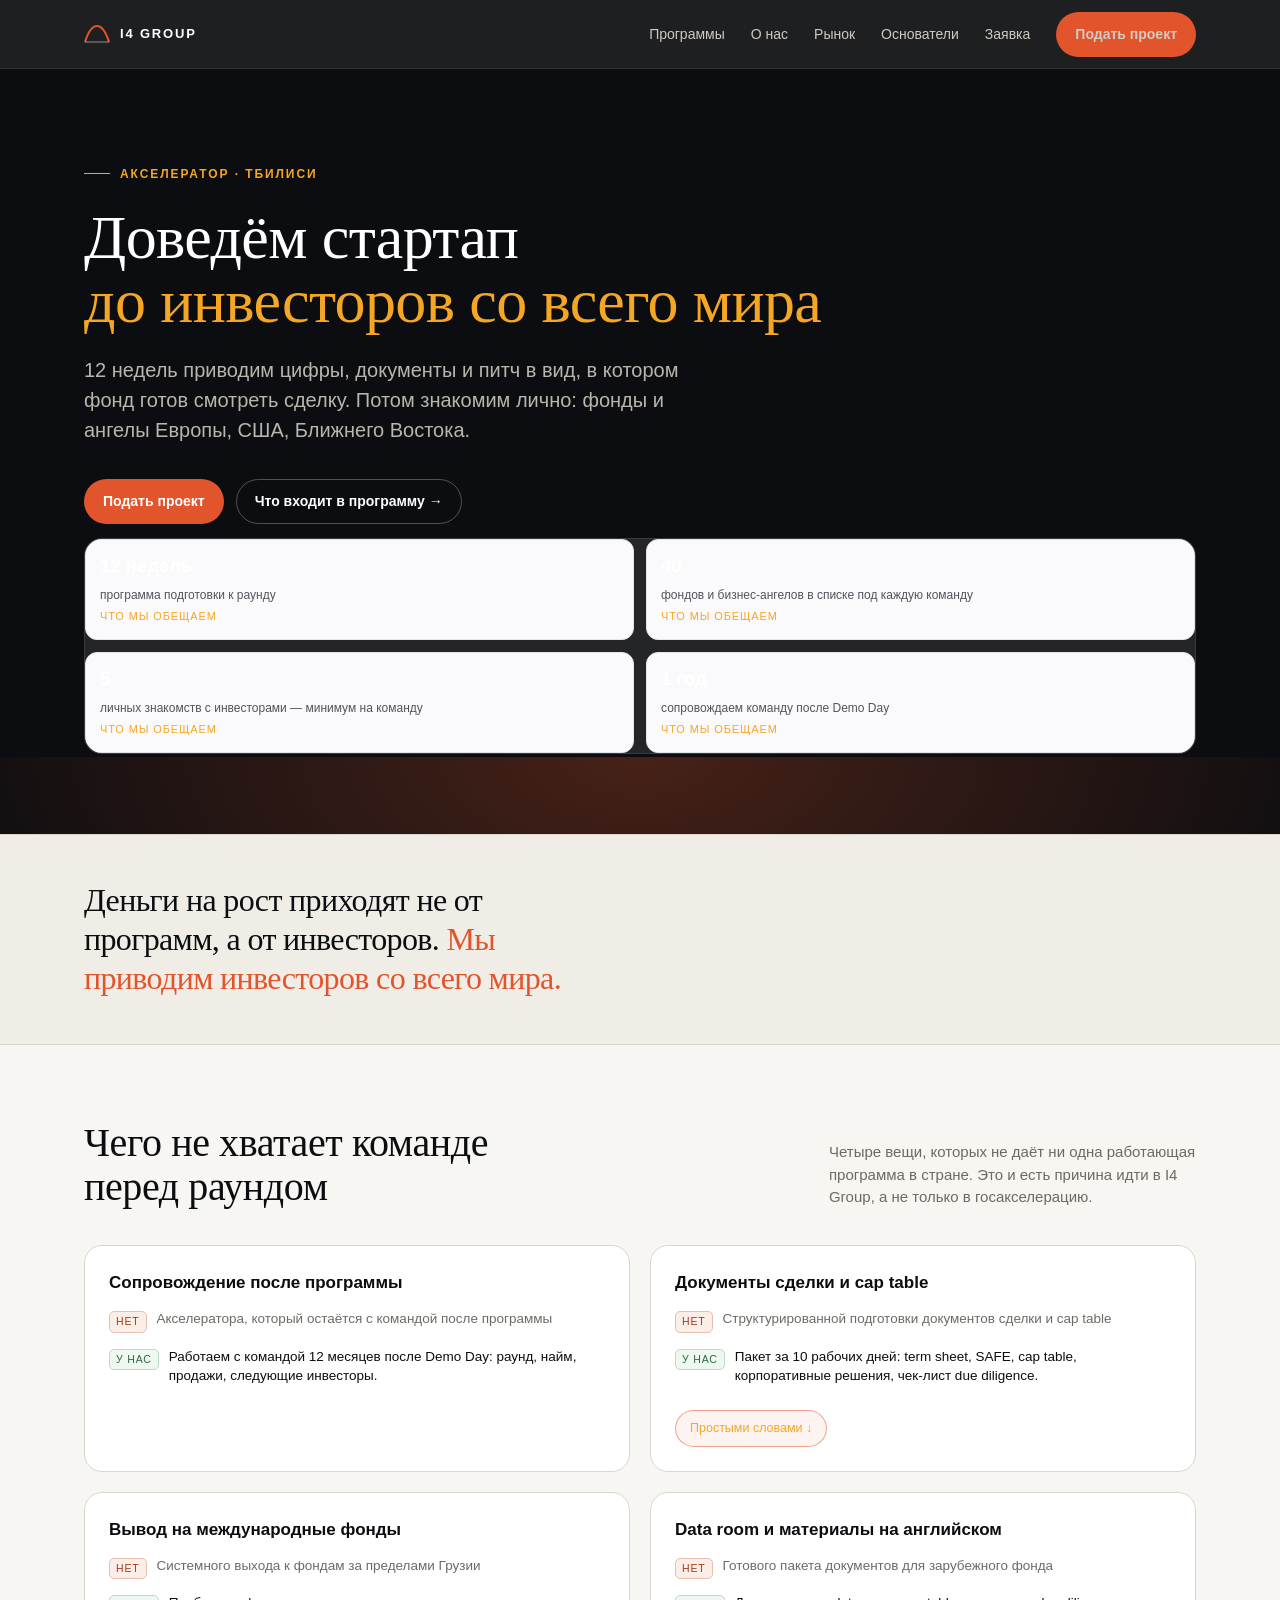
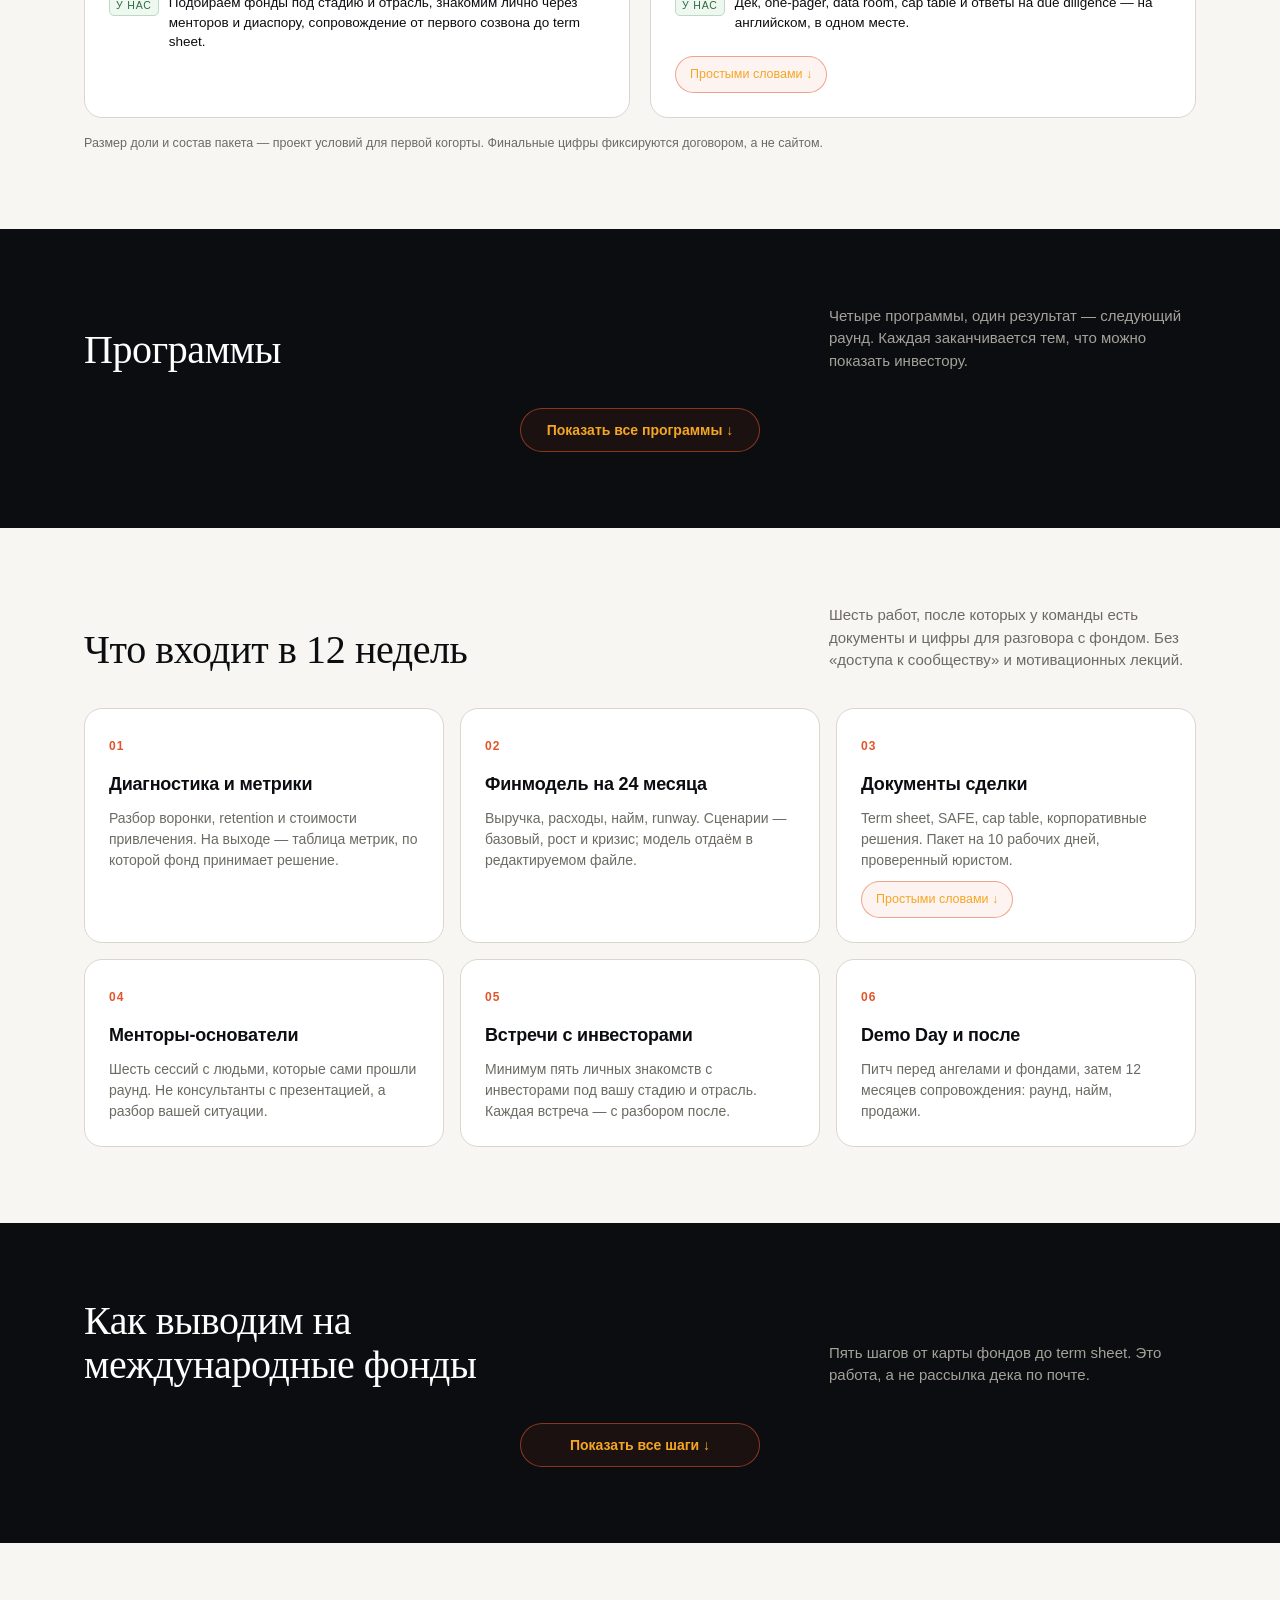
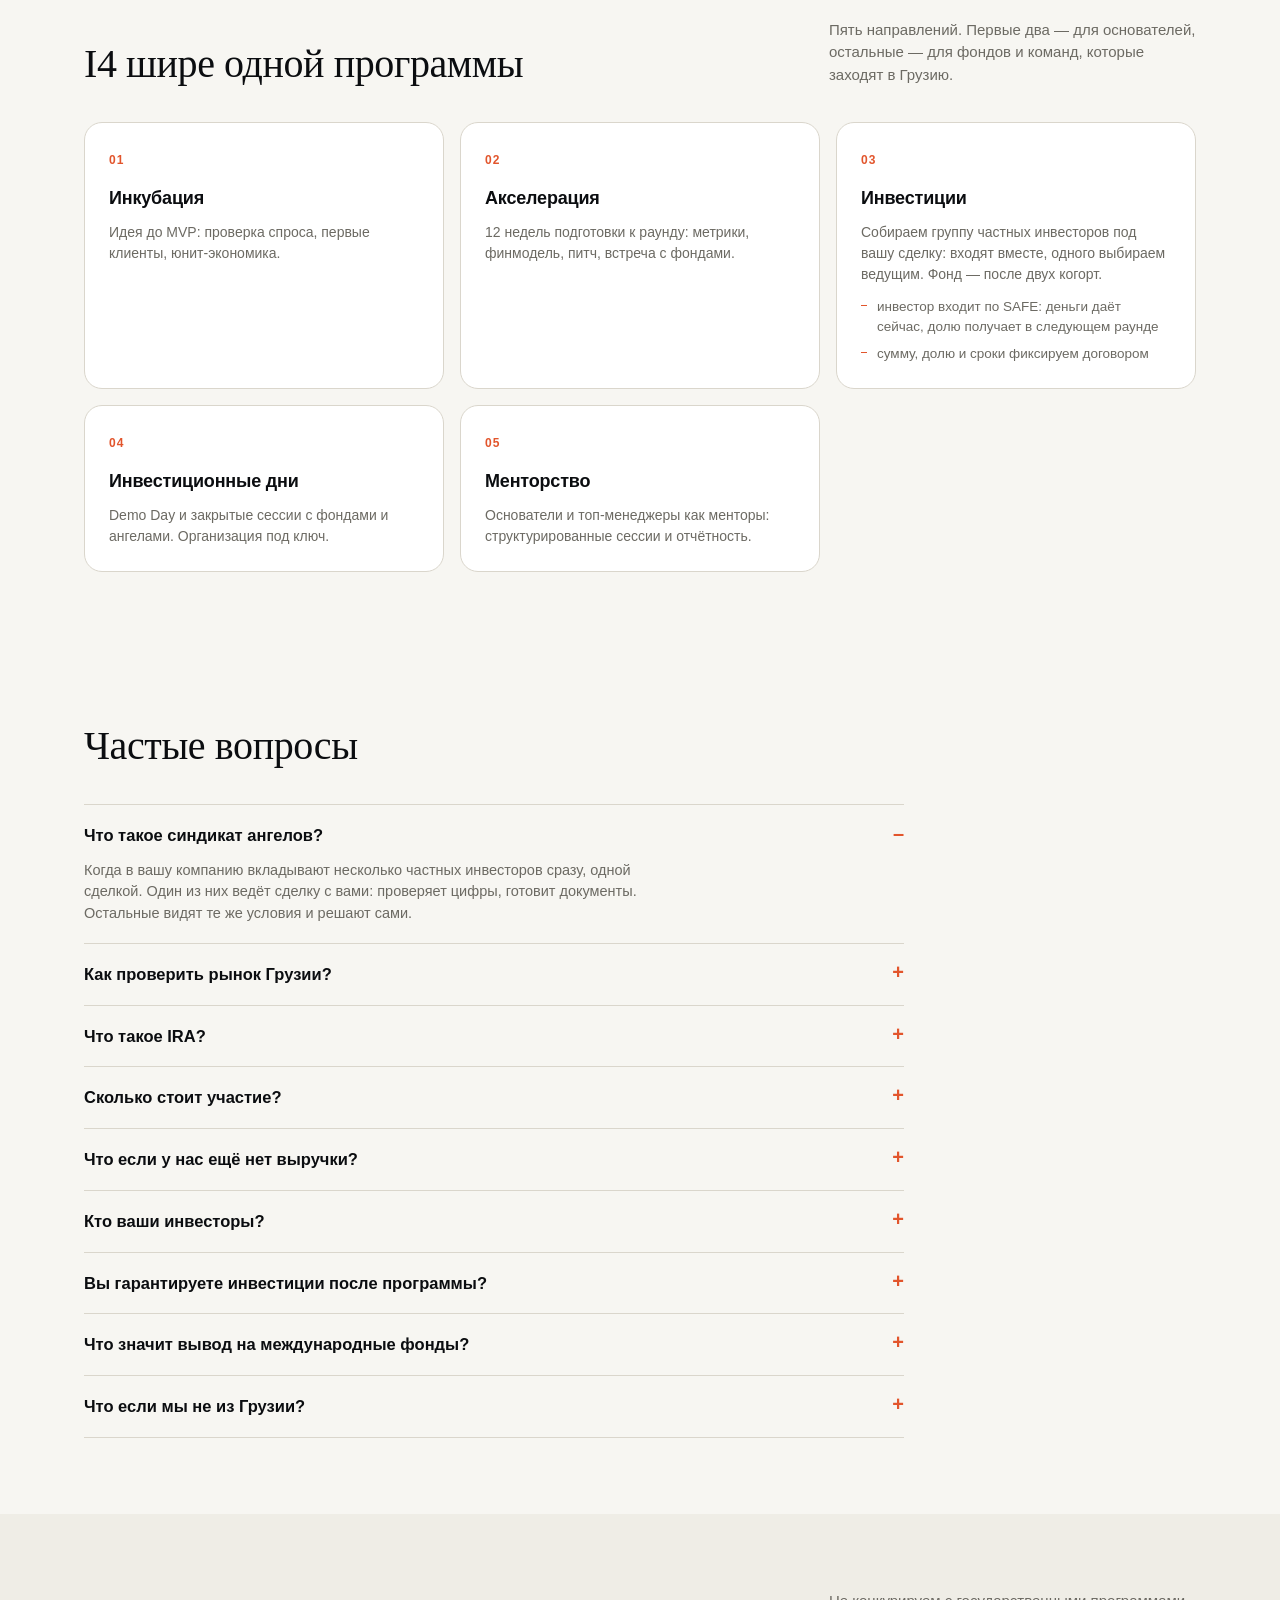
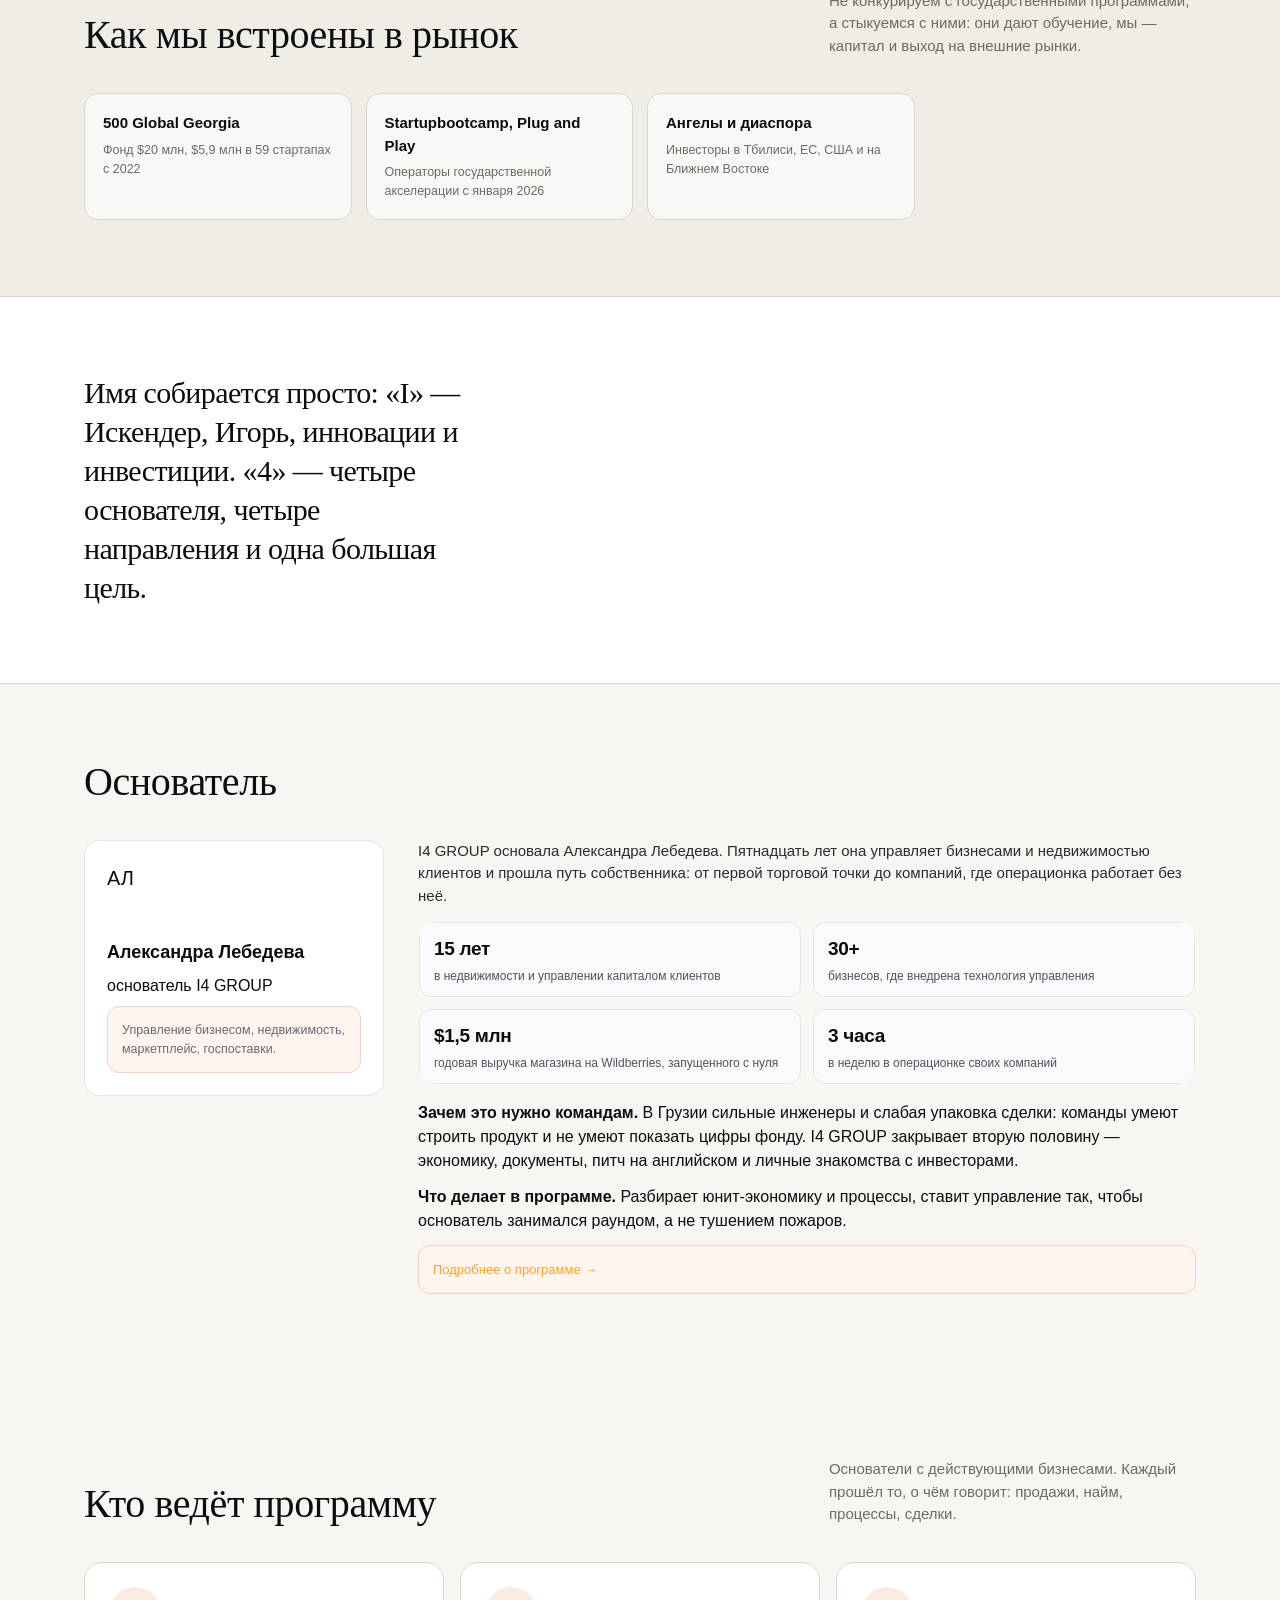
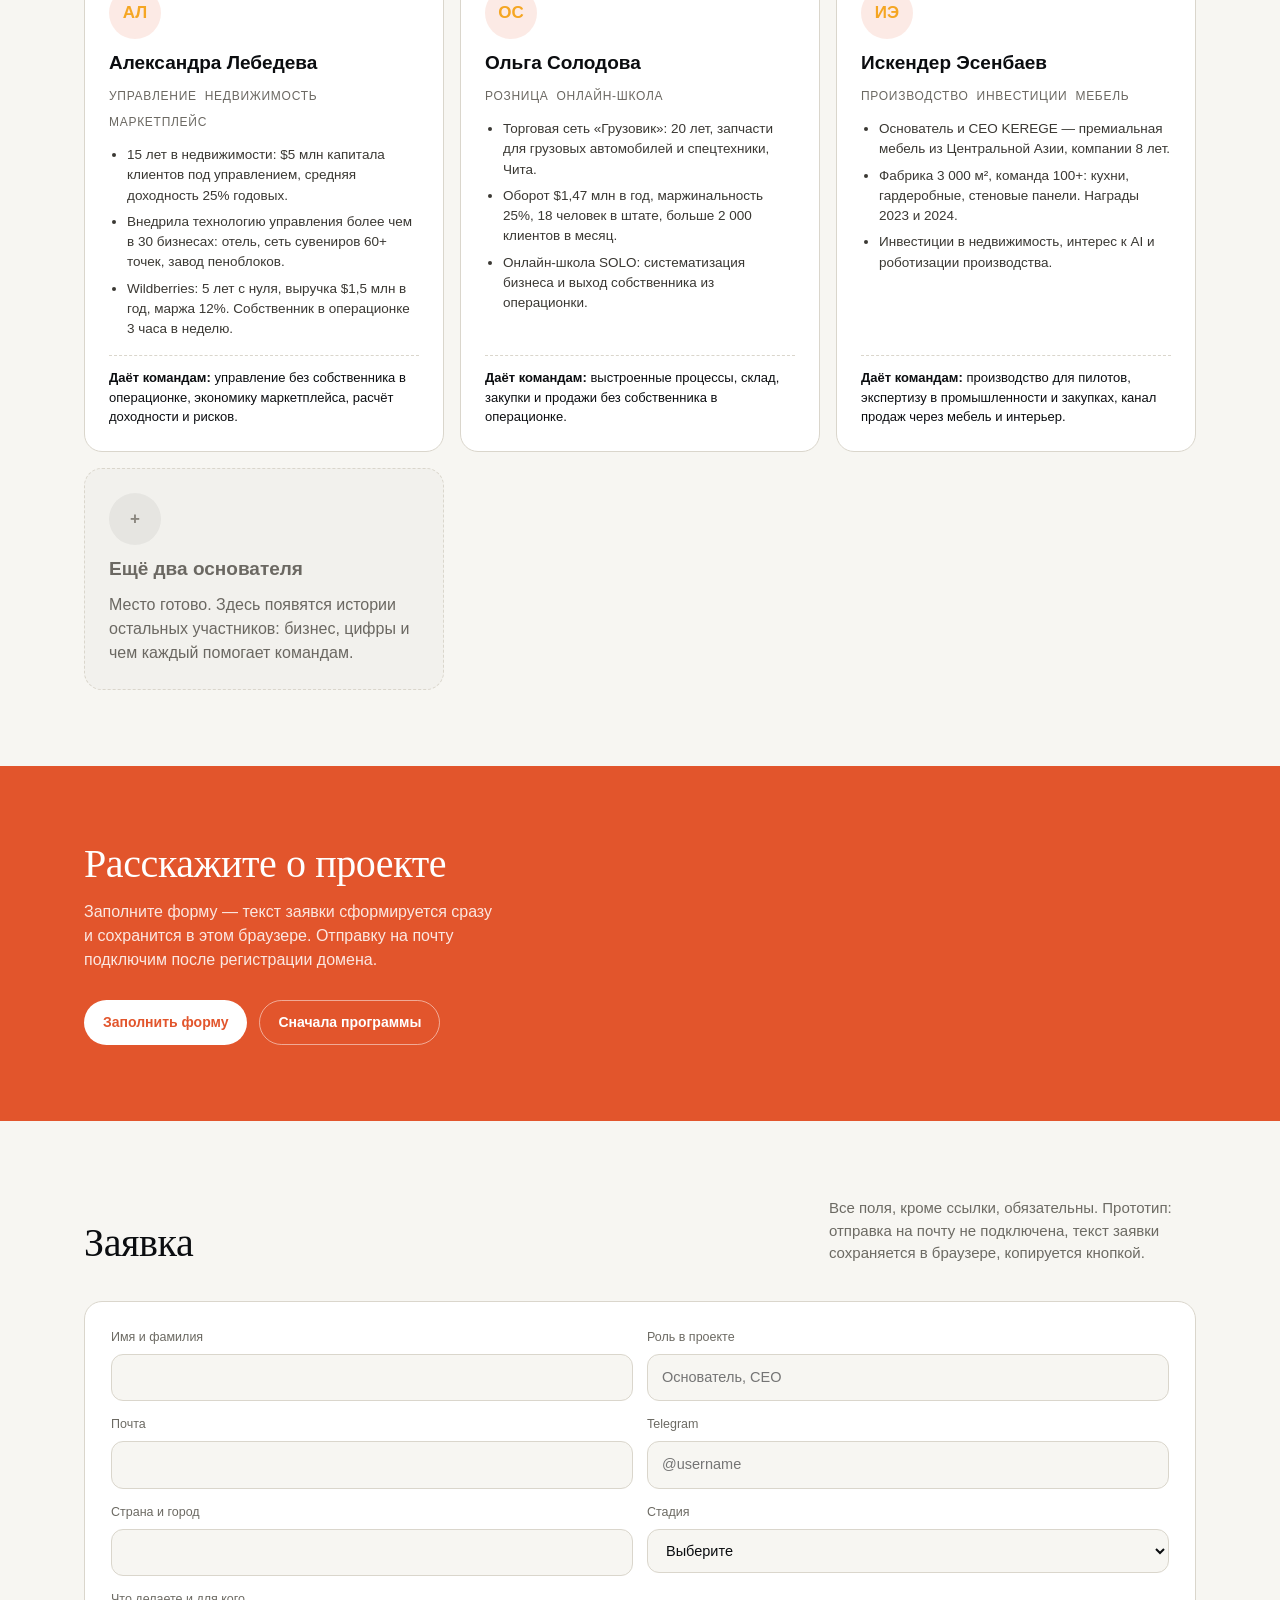
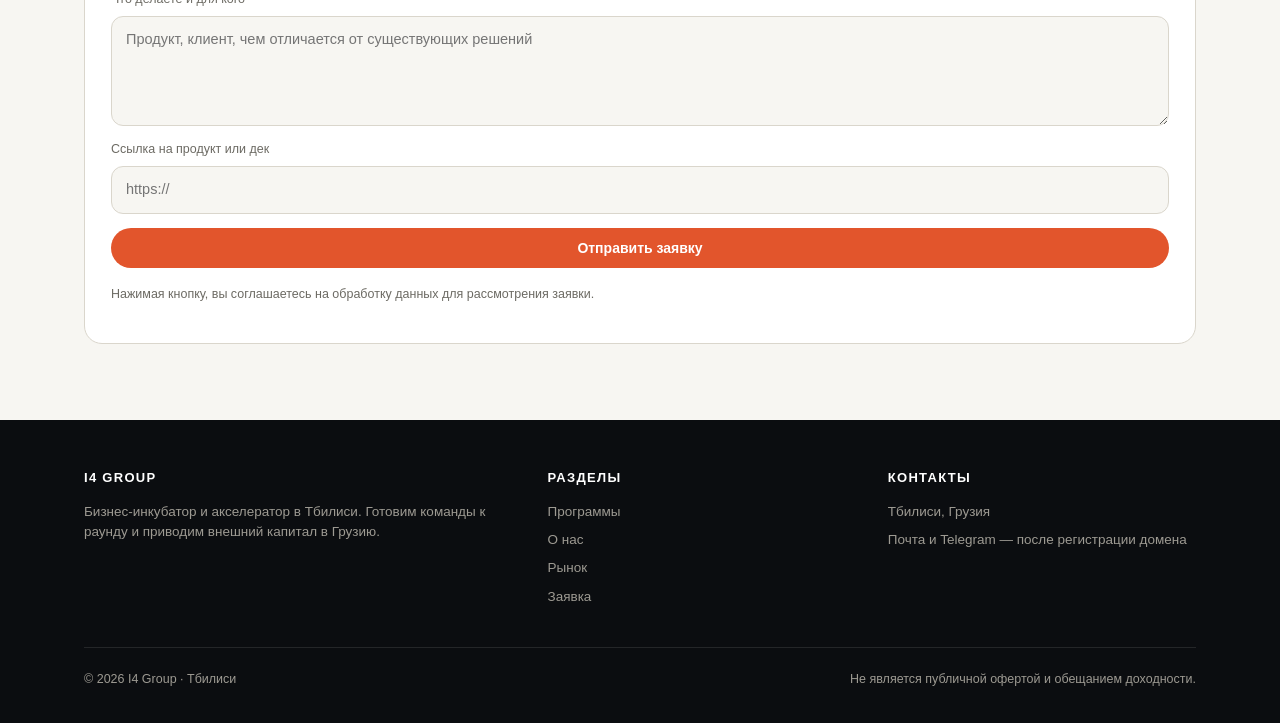
==== index.html @ 3e12e4cc "rebrand: KHIDI → I4 GROUP на всех страницах, новое значение имени" ====
<!DOCTYPE html>
<html lang="ru">
<head>
<meta charset="utf-8">
<meta name="viewport" content="width=device-width, initial-scale=1">
<title>I4 GROUP — доведём стартап до инвесторов за 12 недель</title>
<meta name="description" content="I4 — акселератор в Тбилиси: 12 недель подготовки к раунду, документы сделки, синдикат ангелов и выход на международные фонды.">
<meta name="robots" content="noindex, nofollow">
<meta property="og:title" content="I4 GROUP — доведём ваш стартап до инвесторов">
<meta property="og:description" content="Готовим грузинские команды к раунду с международными фондами и остаёмся с ними на год после Demo Day.">
<link rel="stylesheet" href="assets/style.css">
</head>
<body>

<header>
  <div class="wrap nav">
    <a class="brand" href="index.html" aria-label="I4 — на главную">
      <svg width="26" height="18" viewBox="0 0 26 18" fill="none" aria-hidden="true">
        <path d="M1 17C4.5 6 8 1 13 1s8.5 5 12 16" stroke="#e2552c" stroke-width="2"/>
        <path d="M1 17h24" stroke="#fff" stroke-width="1" opacity=".5"/>
      </svg>
      I4 GROUP
    </a>
    <nav id="nav">
      <a href="program.html">Программы</a>
      <a href="about.html">О нас</a>
      <a href="cases.html">Рынок</a>
      <a href="#founders">Основатели</a>
      <a href="#apply">Заявка</a>
      <a class="btn btn-accent" href="#form">Подать проект</a>
    </nav>
    <button class="menu-btn" id="menuBtn" aria-label="Меню">☰</button>
  </div>
</header>

<section class="hero">
  <div class="wrap">
    <div class="eyebrow">Акселератор · Тбилиси</div>
    <h1 class="serif">Доведём стартап<br><span class="hl">до инвесторов со&nbsp;всего мира</span></h1>
    <p class="lead">12 недель приводим цифры, документы и питч в вид, в котором фонд готов смотреть сделку. Потом знакомим лично: фонды и ангелы Европы, США, Ближнего Востока.</p>
    <div class="hero-cta">
      <a class="btn btn-accent" href="#form">Подать проект</a>
      <a class="btn btn-ghost" href="#included">Что входит в программу →</a>
    </div>
    <div class="facts">
      <div class="fact"><b>12&nbsp;недель</b><span>программа подготовки к раунду</span><em>что мы обещаем</em></div>
      <div class="fact"><b>40</b><span>фондов и бизнес-ангелов в списке под каждую команду</span><em>что мы обещаем</em></div>
      <div class="fact"><b>5</b><span>личных знакомств с инвесторами — минимум на команду</span><em>что мы обещаем</em></div>
      <div class="fact"><b>1&nbsp;год</b><span>сопровождаем команду после Demo Day</span><em>что мы обещаем</em></div>
    </div>
  </div>
</section>

<section class="hook">
  <div class="wrap">
    <p class="serif">Деньги на рост приходят не от программ, а от инвесторов. <span>Мы приводим инвесторов со всего мира.</span></p>
  </div>
</section>

<section id="gap">
  <div class="wrap">
    <div class="sec-head">
      <h2 class="serif">Чего не хватает команде перед раундом</h2>
      <p>Четыре вещи, которых не даёт ни одна работающая программа в стране. Это и есть причина идти в I4 Group, а не только в госакселерацию.</p>
    </div>
    <div class="grid-2">
      <article class="gap-card">
        <h3>Сопровождение после программы</h3>
        <div class="no">Акселератора, который остаётся с командой после программы</div>
        <div class="yes">Работаем с командой 12 месяцев после Demo Day: раунд, найм, продажи, следующие инвесторы.</div>
      </article>
      <article class="gap-card">
        <h3>Документы сделки и cap table</h3>
        <div class="no">Структурированной подготовки документов сделки и cap table</div>
        <div class="yes">Пакет за 10 рабочих дней: term sheet, SAFE, cap table, корпоративные решения, чек-лист due diligence.</div>
        <div class="explain">Cap table — таблица, кто чем владеет в компании. Строки: основатели, инвесторы, команда с опционами; в столбцах — количество долей и проценты от общего числа.<br><br>Пример: основатели 80%, инвестор 15%, 5% отложено под найм. Когда входит новый инвестор, его доля берётся не «сверху», а из общего пирога — проценты всех остальных уменьшаются. Поэтому таблицу пересчитывают после каждого раунда.<br><br>Фонд смотрит cap table первым делом: по ней видно, кто принимает решения, сколько останется основателям после размытия и кто получит деньги при продаже компании.</div>
      </article>
      <article class="gap-card">
        <h3>Вывод на международные фонды</h3>
        <div class="no">Системного выхода к фондам за пределами Грузии</div>
        <div class="yes">Подбираем фонды под стадию и отрасль, знакомим лично через менторов и диаспору, сопровождение от первого созвона до term sheet.</div>
      </article>
      <article class="gap-card">
        <h3>Data room и материалы на английском</h3>
        <div class="no">Готового пакета документов для зарубежного фонда</div>
        <div class="yes">Дек, one-pager, data room, cap table и ответы на due diligence — на английском, в одном месте.</div>
        <div class="explain">Дек — презентация на 10–15 слайдов: проблема, продукт, рынок, метрики, команда, сколько привлекаете. Это первое, что открывает фонд.<br><br>One-pager — один лист с сутью и цифрами. Его отправляют в первом письме, когда дек ещё не читают.<br><br>Data room — папка документов для проверки: юрдокументы, договоры с клиентами, метрики, финмодель, cap table. Фонд получает доступ по ссылке и проверяет сам, без переписки.<br><br>Due diligence — проверка компании перед сделкой. Инвестор подтверждает, что цифры настоящие, договоры подписаны, продукт принадлежит компании, долгов нет. Наши ответы на вопросы проверки лежат в той же папке.<br><br>Cap table — таблица владения: кто чем владеет до и после раунда.</div>
      </article>
    </div>
    <p class="hint" style="margin-top:16px">Размер доли и состав пакета — проект условий для первой когорты. Финальные цифры фиксируются договором, а не сайтом.</p>
  </div>
</section>

<section class="prog">
  <div class="wrap">
    <div class="sec-head">
      <h2 class="serif">Программы</h2>
      <p>Четыре программы, один результат — следующий раунд. Каждая заканчивается тем, что можно показать инвестору.</p>
    </div>
    <div class="prog-list" id="progList" hidden>
    <div class="grid-2">
      <article class="pcard">
        <div>
          <span class="tag">Флагман</span>
          <h3>I4 IRA — Investment Readiness Accelerator</h3>
          <div class="meta"><span>12 недель</span><span>Pre-seed / Seed</span><span>Тбилиси + онлайн</span></div>
          <p>IRA расшифровывается как Investment Readiness Accelerator — «акселератор готовности к инвестициям». 12 недель на метрики, финмодель, документы сделки и встречи с фондами. Для команд с работающим продуктом.</p>
        </div>
        <div class="foot"><span class="status open">Набор открыт</span><a class="btn btn-ghost" href="program.html#ira">Подробнее</a></div>
      </article>
      <article class="pcard">
        <div>
          <span class="tag">Инкубация</span>
          <h3>I4 Pre-Flight</h3>
          <div class="meta"><span>8 недель</span><span>Идея</span><span>Тбилиси, Батуми, Кутаиси</span></div>
          <p>Проверка гипотез и сборка MVP. Для тех, у кого есть идея и нет продукта.</p>
        </div>
        <div class="foot"><span class="status open">Набор открыт</span><a class="btn btn-ghost" href="program.html#preflight">Подробнее</a></div>
      </article>
      <article class="pcard">
        <div>
          <span class="tag">Креативные индустрии</span>
          <h3>I4 Creative</h3>
          <div class="meta"><span>6 недель</span><span>Буткемпы</span><span>Тбилиси, Батуми</span></div>
          <p>Программа для дизайна, медиа, моды и музыки: от портфолио к выручке и партнёрствам.</p>
        </div>
        <div class="foot"><span class="status">Анонс</span><a class="btn btn-ghost" href="program.html#creative">Подробнее</a></div>
      </article>
      <article class="pcard">
        <div>
          <span class="tag">Для иностранных команд</span>
          <h3>I4 Landing</h3>
          <div class="meta"><span>3 месяца</span><span>Series A–B</span><span>Тбилиси</span></div>
          <p>Вход в Грузию для внешних команд: юрлицо, банк, команда, пилоты с местными клиентами.</p>
        </div>
        <div class="foot"><span class="status">По заявке</span><a class="btn btn-ghost" href="program.html#landing">Подробнее</a></div>
      </article>
    </div>
    </div>
    <div class="prog-more">
      <button type="button" class="btn btn-ghost js-toggle" id="progToggle" aria-expanded="false" aria-controls="progList" data-target="progList" data-more="Показать все программы ↓" data-less="Свернуть ↑">Показать все программы ↓</button>
    </div>
  </div>
</section>

<section id="included">
  <div class="wrap">
    <div class="sec-head">
      <h2 class="serif">Что входит в 12 недель</h2>
      <p>Шесть работ, после которых у команды есть документы и цифры для разговора с фондом. Без «доступа к сообществу» и мотивационных лекций.</p>
    </div>
    <div class="grid-3">
      <article class="card"><span class="num">01</span><h3>Диагностика и метрики</h3><p>Разбор воронки, retention и стоимости привлечения. На выходе — таблица метрик, по которой фонд принимает решение.</p></article>
      <article class="card"><span class="num">02</span><h3>Финмодель на 24 месяца</h3><p>Выручка, расходы, найм, runway. Сценарии — базовый, рост и кризис; модель отдаём в редактируемом файле.</p></article>
      <article class="card"><span class="num">03</span><h3>Документы сделки</h3><p>Term sheet, SAFE, cap table, корпоративные решения. Пакет на 10 рабочих дней, проверенный юристом.</p>
        <dl class="glossary">
          <dt>Term sheet</dt><dd>Лист условий на 2–4 страницы: сколько денег даёт инвестор, какая доля и оценка, какие у него права. Это рамка будущей сделки — окончательные документы готовят после того, как условия согласованы.</dd>
          <dt>SAFE</dt><dd>Договор, по которому инвестор платит сейчас, а долю получает в следующем раунде по его цене. Короче и дешевле обычного договора об инвестициях. Если раунд не состоится, деньги не возвращаются — это цена скорости.</dd>
          <dt>Cap table</dt><dd>Таблица владения: сколько у основателей, инвесторов и у команды по опционам, кто сколько процентов получит при продаже компании. Без неё фонд не считает сделку.</dd>
          <dt>Корпоративные решения</dt><dd>Протоколы участников и совета директоров: одобрить выпуск новых долей, изменение устава, привлечение денег. Без них сделку не зарегистрируют, и деньги нельзя принять законно.</dd>
        </dl></article>
      <article class="card"><span class="num">04</span><h3>Менторы-основатели</h3><p>Шесть сессий с людьми, которые сами прошли раунд. Не консультанты с презентацией, а разбор вашей ситуации.</p></article>
      <article class="card"><span class="num">05</span><h3>Встречи с инвесторами</h3><p>Минимум пять личных знакомств с инвесторами под вашу стадию и отрасль. Каждая встреча — с разбором после.</p></article>
      <article class="card"><span class="num">06</span><h3>Demo Day и после</h3><p>Питч перед ангелами и фондами, затем 12 месяцев сопровождения: раунд, найм, продажи.</p></article>
    </div>
  </div>
</section>

<section class="prog" id="funds">
  <div class="wrap">
    <div class="sec-head">
      <h2 class="serif">Как выводим на международные фонды</h2>
      <p>Пять шагов от карты фондов до term sheet. Это работа, а не рассылка дека по почте.</p>
    </div>
    <div class="prog-list" id="fundsList" hidden>
    <div class="grid-3">
      <div class="pcard"><div><span class="tag">01 · карта</span><h3>Отбор фондов</h3><p>Собираем 40 целей на когорту: стадия, отрасль, география, размер чека, кто в фонде принимает решение по вашему рынку.</p></div></div>
      <div class="pcard"><div><span class="tag">02 · упаковка</span><h3>Материалы на английском</h3><p>Дек на 10 слайдов, one-pager, data room: метрики, финмодель, cap table, юрдокументы. Фонд получает пакет, а не переписку.</p></div></div>
      <div class="pcard"><div><span class="tag">03 · знакомства</span><h3>Личные знакомства</h3><p>Заходим через менторов, выпускников и диаспору. Минимум пять знакомств на команду под вашу стадию и отрасль.</p></div></div>
      <div class="pcard"><div><span class="tag">04 · подготовка</span><h3>Репетиции и разбор</h3><p>Прогон питча с инвестором-ментором, разбор слабых ответов, вопросы, которые задаст due diligence.</p></div></div>
      <div class="pcard"><div><span class="tag">05 · сделка</span><h3>До term sheet</h3><p>Сопровождение переговоров, оценка, условия, юрист на вашей стороне. Дальше — закрытие раунда.</p></div></div>
      <div class="pcard"><div><span class="tag">куда</span><h3>Какие фонды</h3><p>VC Европы, США и Ближнего Востока на pre-seed и seed, фонды с фокусом на Кавказ и CEE, синдикаты диаспоры, корпоративные инвесторы.</p></div></div>
    </div>
      <p class="hint" style="margin-top:18px">Список партнёрских фондов формируется под первую когорту: публикуем только тех, кто дал согласие на упоминание. Вывод на фонд не гарантирует инвестицию — решение принимает фонд.</p>
    </div>
    <div class="prog-more">
      <button type="button" class="btn btn-ghost js-toggle" id="fundsToggle" aria-expanded="false" aria-controls="fundsList" data-target="fundsList" data-more="Показать все шаги ↓" data-less="Свернуть ↑">Показать все шаги ↓</button>
    </div>
  </div>
</section>

<section id="what">
  <div class="wrap">
    <div class="sec-head">
      <h2 class="serif">I4 шире одной программы</h2>
      <p>Пять направлений. Первые два — для основателей, остальные — для фондов и команд, которые заходят в Грузию.</p>
    </div>
    <div class="grid-3">
      <article class="card"><span class="num">01</span><h3>Инкубация</h3><p>Идея до MVP: проверка спроса, первые клиенты, юнит-экономика.</p></article>
      <article class="card"><span class="num">02</span><h3>Акселерация</h3><p>12 недель подготовки к раунду: метрики, финмодель, питч, встреча с фондами.</p></article>
      <article class="card"><span class="num">03</span><h3>Инвестиции</h3><p>Собираем группу частных инвесторов под вашу сделку: входят вместе, одного выбираем ведущим. Фонд — после двух когорт.</p><ul><li>инвестор входит по SAFE: деньги даёт сейчас, долю получает в следующем раунде</li><li>сумму, долю и сроки фиксируем договором</li></ul></article>
      <article class="card"><span class="num">04</span><h3>Инвестиционные дни</h3><p>Demo Day и закрытые сессии с фондами и ангелами. Организация под ключ.</p></article>
      <article class="card"><span class="num">05</span><h3>Менторство</h3><p>Основатели и топ-менеджеры как менторы: структурированные сессии и отчётность.</p></article>
    </div>
  </div>
</section>

<section id="faq">
  <div class="wrap">
    <div class="sec-head">
      <h2 class="serif">Частые вопросы</h2>
    </div>
    <div class="faq">
      <details open><summary>Что такое синдикат ангелов?</summary><p>Когда в вашу компанию вкладывают несколько частных инвесторов сразу, одной сделкой. Один из них ведёт сделку с вами: проверяет цифры, готовит документы. Остальные видят те же условия и решают сами.</p></details>
      <details><summary>Как проверить рынок Грузии?</summary><p>Три месяца в Тбилиси без переезда всей компании: юрлицо, счёт, офис, рабочее место для команды и пять встреч с потенциальными клиентами. По каждой встрече — отчёт. Итог: стоит ли выходить на рынок Грузии и с чем именно.</p></details>
      <details><summary>Что такое IRA?</summary><p>Investment Readiness Accelerator — «акселератор готовности к инвестициям». Название объясняет смысл: за 12 недель команда доводит метрики, финмодель, документы сделки и питч до состояния, в котором фонд готов рассматривать сделку. Программа заканчивается встречами с фондами и Demo Day — это подготовка к раунду, а не гарантия инвестиции.</p></details>
      <details><summary>Сколько стоит участие?</summary><p>Условия обсуждаем на созвоне и фиксируем договором. На сайте цифр не публикуем: они зависят от стадии, размера чека и того, что команде нужно от программы.</p></details>
      <details><summary>Что если у нас ещё нет выручки?</summary><p>Идёте в Pre-Flight: восемь недель на проверку спроса и MVP. В IRA берём команды с работающим продуктом и первыми клиентами.</p></details>
      <details><summary>Кто ваши инвесторы?</summary><p>Частные инвесторы, которые вкладывают вместе с нами, и партнёрские фонды. Инвестор входит по стандартному документу SAFE.</p></details>
      <details><summary>Вы гарантируете инвестиции после программы?</summary><p>Нет. Мы готовим к раунду и организуем встречи, но решение принимает инвестор. Гарантий доходности не даём и не продаём «участие в раунде».</p></details>
      <details><summary>Что значит вывод на международные фонды?</summary><p>Мы собираем карту фондов под вашу стадию и отрасль, готовим материалы на английском и data room, знакомим лично и ведём переговоры до term sheet. Инвестицию это не гарантирует: решение принимает фонд.</p></details>
      <details><summary>Что если мы не из Грузии?</summary><p>Для внешних команд есть отдельная программа: три месяца в Тбилиси — юрлицо, счёт, офис, команда и пять целевых встреч с клиентами.</p></details>
    </div>
  </div>
</section>

<section class="eco">
  <div class="wrap">
    <div class="sec-head">
      <h2 class="serif">Как мы встроены в рынок</h2>
      <p>Не конкурируем с государственными программами, а стыкуемся с ними: они дают обучение, мы — капитал и выход на внешние рынки.</p>
    </div>
    <div class="eco-list">
      <div class="eco-item"><b>500 Global Georgia</b><span>Фонд $20 млн, $5,9 млн в 59 стартапах с 2022</span></div>
      <div class="eco-item"><b>Startupbootcamp, Plug and Play</b><span>Операторы государственной акселерации с января 2026</span></div>
      <div class="eco-item"><b>Ангелы и диаспора</b><span>Инвесторы в Тбилиси, ЕС, США и на Ближнем Востоке</span></div>
    </div>
  </div>
</section>

<section class="quote">
  <div class="wrap">
    <blockquote class="serif">Имя собирается просто: «I» — Искендер, Игорь, инновации и инвестиции. «4» — четыре основателя, четыре направления и одна большая цель.</blockquote>
  </div>
</section>

<section id="origin">
  <div class="wrap">
    <div class="sec-head">
      <h2 class="serif">Основатель</h2>
    </div>
    <div class="origin">
      <div class="origin-card">
        <div class="ava big">АЛ</div>
        <h3>Александра Лебедева</h3>
        <div class="meta"><span>основатель I4 GROUP</span></div>
        <p class="note">Управление бизнесом, недвижимость, маркетплейс, госпоставки.</p>
      </div>
      <div class="origin-text">
        <p class="lead">I4 GROUP основала Александра Лебедева. Пятнадцать лет она управляет бизнесами и недвижимостью клиентов и прошла путь собственника: от первой торговой точки до компаний, где операционка работает без неё.</p>
        <div class="facts">
          <div><b>15 лет</b><span>в недвижимости и управлении капиталом клиентов</span></div>
          <div><b>30+</b><span>бизнесов, где внедрена технология управления</span></div>
          <div><b>$1,5 млн</b><span>годовая выручка магазина на Wildberries, запущенного с нуля</span></div>
          <div><b>3 часа</b><span>в неделю в операционке своих компаний</span></div>
        </div>
        <p><b>Зачем это нужно командам.</b> В Грузии сильные инженеры и слабая упаковка сделки: команды умеют строить продукт и не умеют показать цифры фонду. I4 GROUP закрывает вторую половину — экономику, документы, питч на английском и личные знакомства с инвесторами.</p>
        <p><b>Что делает в программе.</b> Разбирает юнит-экономику и процессы, ставит управление так, чтобы основатель занимался раундом, а не тушением пожаров.</p>
        <p class="note"><a href="about.html">Подробнее о программе →</a></p>
      </div>
    </div>
  </div>
</section>

<section id="founders">
  <div class="wrap">
    <div class="sec-head">
      <h2 class="serif">Кто ведёт программу</h2>
      <p>Основатели с действующими бизнесами. Каждый прошёл то, о чём говорит: продажи, найм, процессы, сделки.</p>
    </div>
    <div class="grid-3">
      <article class="founder">
        <div class="ava">АЛ</div>
        <h3>Александра Лебедева</h3>
        <div class="meta"><span>управление</span><span>недвижимость</span><span>маркетплейс</span></div>
        <ul>
          <li>15 лет в недвижимости: $5 млн капитала клиентов под управлением, средняя доходность 25% годовых.</li>
          <li>Внедрила технологию управления более чем в 30 бизнесах: отель, сеть сувениров 60+ точек, завод пеноблоков.</li>
          <li>Wildberries: 5 лет с нуля, выручка $1,5 млн в год, маржа 12%. Собственник в операционке 3 часа в неделю.</li>
        </ul>
        <p class="gives"><b>Даёт командам:</b> управление без собственника в операционке, экономику маркетплейса, расчёт доходности и рисков.</p>
      </article>
      <article class="founder">
        <div class="ava">ОС</div>
        <h3>Ольга Солодова</h3>
        <div class="meta"><span>розница</span><span>онлайн-школа</span></div>
        <ul>
          <li>Торговая сеть «Грузовик»: 20 лет, запчасти для грузовых автомобилей и спецтехники, Чита.</li>
          <li>Оборот $1,47 млн в год, маржинальность 25%, 18 человек в штате, больше 2 000 клиентов в месяц.</li>
          <li>Онлайн-школа SOLO: систематизация бизнеса и выход собственника из операционки.</li>
        </ul>
        <p class="gives"><b>Даёт командам:</b> выстроенные процессы, склад, закупки и продажи без собственника в операционке.</p>
      </article>
      <article class="founder">
        <div class="ava">ИЭ</div>
        <h3>Искендер Эсенбаев</h3>
        <div class="meta"><span>производство</span><span>инвестиции</span><span>мебель</span></div>
        <ul>
          <li>Основатель и CEO KEREGE — премиальная мебель из Центральной Азии, компании 8 лет.</li>
          <li>Фабрика 3 000 м², команда 100+: кухни, гардеробные, стеновые панели. Награды 2023 и 2024.</li>
          <li>Инвестиции в недвижимость, интерес к AI и роботизации производства.</li>
        </ul>
        <p class="gives"><b>Даёт командам:</b> производство для пилотов, экспертизу в промышленности и закупках, канал продаж через мебель и интерьер.</p>
      </article>
      <article class="founder empty">
        <div class="ava">+</div>
        <h3>Ещё два основателя</h3>
        <p>Место готово. Здесь появятся истории остальных участников: бизнес, цифры и чем каждый помогает командам.</p>
      </article>
    </div>
  </div>
</section>

<section class="cta" id="apply">
  <div class="wrap">
    <h2 class="serif">Расскажите о проекте</h2>
    <p>Заполните форму — текст заявки сформируется сразу и сохранится в этом браузере. Отправку на почту подключим после регистрации домена.</p>
    <div class="cta-row">
      <a class="btn" href="#form">Заполнить форму</a>
      <a class="btn alt" href="program.html">Сначала программы</a>
    </div>
  </div>
</section>

<section id="form">
  <div class="wrap">
    <div class="sec-head">
      <h2 class="serif">Заявка</h2>
      <p>Все поля, кроме ссылки, обязательны. Прототип: отправка на почту не подключена, текст заявки сохраняется в браузере, копируется кнопкой.</p>
    </div>
    <form class="form" id="applyForm">
      <div class="field"><label for="name">Имя и фамилия</label><input id="name" name="name" required></div>
      <div class="field"><label for="role">Роль в проекте</label><input id="role" name="role" placeholder="Основатель, CEO" required></div>
      <div class="field"><label for="email">Почта</label><input id="email" name="email" type="email" required></div>
      <div class="field"><label for="tg">Telegram</label><input id="tg" name="tg" placeholder="@username" required></div>
      <div class="field"><label for="country">Страна и город</label><input id="country" name="country" required></div>
      <div class="field"><label for="stage">Стадия</label>
        <select id="stage" name="stage" required>
          <option value="">Выберите</option>
          <option>Идея</option>
          <option>MVP, нет выручки</option>
          <option>Выручка до $10 тыс./мес</option>
          <option>Выручка $10–50 тыс./мес</option>
          <option>Больше $50 тыс./мес</option>
        </select>
      </div>
      <div class="field full"><label for="desc">Что делаете и для кого</label><textarea id="desc" name="desc" placeholder="Продукт, клиент, чем отличается от существующих решений" required></textarea></div>
      <div class="field full"><label for="link">Ссылка на продукт или дек</label><input id="link" name="link" placeholder="https://"></div>
      <div class="field full"><button class="btn btn-accent" type="submit">Отправить заявку</button>
        <div class="hint">Нажимая кнопку, вы соглашаетесь на обработку данных для рассмотрения заявки.</div>
      </div>
      <div class="field full" id="formNote"></div>
    </form>
  </div>
</section>

<footer>
  <div class="wrap">
    <div class="foot-grid">
      <div>
        <h5>I4 Group</h5>
        <p>Бизнес-инкубатор и акселератор в Тбилиси. Готовим команды к раунду и приводим внешний капитал в Грузию.</p>
      </div>
      <div>
        <h5>Разделы</h5>
        <ul>
          <li><a href="program.html">Программы</a></li>
          <li><a href="about.html">О нас</a></li>
          <li><a href="cases.html">Рынок</a></li>
          <li><a href="#form">Заявка</a></li>
        </ul>
      </div>
      <div>
        <h5>Контакты</h5>
        <ul>
          <li>Тбилиси, Грузия</li>
          <li>Почта и Telegram — после регистрации домена</li>
        </ul>
      </div>
    </div>
    <div class="foot-bottom">
      <span>© 2026 I4 Group · Тбилиси</span>
      <span>Не является публичной офертой и обещанием доходности.</span>
    </div>
  </div>
</footer>

<script src="assets/app.js"></script>
</body>
</html>
---- assets/style.css ----
:root{
  --ink:#0b0d10;
  --ink-2:#151a20;
  --paper:#f7f6f2;
  --paper-2:#efede6;
  --line:#dad6cc;
  --muted:#6c6a63;
  --accent:#e2552c;
  --accent-2:#f5a623;
  --radius:18px;
  --max:1160px;
}
*{box-sizing:border-box;margin:0;padding:0}
html{scroll-behavior:smooth}
body{
  font-family:-apple-system,BlinkMacSystemFont,"Segoe UI",Roboto,Helvetica,Arial,sans-serif;
  background:var(--paper);color:var(--ink);
  -webkit-font-smoothing:antialiased;line-height:1.5;
}
a{color:inherit;text-decoration:none}
.wrap{max-width:var(--max);margin:0 auto;padding:0 24px}
.serif{font-family:"Iowan Old Style","Palatino Linotype",Palatino,Georgia,serif;font-weight:400;letter-spacing:-.01em}

/* header */
header{position:sticky;top:0;z-index:50;background:rgba(11,13,16,.92);backdrop-filter:blur(12px);border-bottom:1px solid rgba(255,255,255,.08)}
.nav{display:flex;align-items:center;justify-content:space-between;height:68px;gap:24px}
.brand{display:flex;align-items:center;gap:10px;color:#fff;font-weight:600;letter-spacing:.14em;font-size:13px;text-transform:uppercase}
.brand svg{display:block}
.nav nav{display:flex;gap:26px;align-items:center}
.nav nav a{color:#cfcbc2;font-size:14px;transition:color .2s}
.nav nav a:hover{color:#fff}
.btn{display:inline-flex;align-items:center;justify-content:center;gap:8px;padding:11px 18px;border-radius:999px;font-size:14px;font-weight:600;border:1px solid transparent;cursor:pointer;transition:transform .15s,background .2s,color .2s}
.btn:active{transform:translateY(1px)}
.btn-accent{background:var(--accent);color:#fff}
.btn-accent:hover{background:#c94822}
.btn-ghost{border-color:rgba(255,255,255,.28);color:#fff}
.btn-ghost:hover{background:rgba(255,255,255,.08)}
.btn-dark{border-color:var(--ink);color:var(--ink)}
.btn-dark:hover{background:var(--ink);color:#fff}
.menu-btn{display:none;background:none;border:0;color:#fff;font-size:24px}

/* hero */
.hero{background:var(--ink);color:#fff;padding:88px 0 64px;position:relative;overflow:hidden}
.hero:after{content:"";position:absolute;inset:auto -20% -60% -20%;height:70%;background:radial-gradient(60% 100% at 50% 0,rgba(226,85,44,.28),transparent 70%);pointer-events:none}
.eyebrow{display:inline-flex;align-items:center;gap:10px;font-size:12px;letter-spacing:.16em;text-transform:uppercase;color:var(--accent-2);font-weight:600;margin-bottom:22px}
.eyebrow:before{content:"";width:26px;height:1px;background:var(--accent-2)}
h1{font-size:clamp(34px,5.4vw,62px);line-height:1.04;letter-spacing:-.03em;max-width:27ch}
h1 .hl{color:var(--accent-2)}
.hero p.lead{color:#b9b6ad;font-size:clamp(16px,1.7vw,20px);margin-top:22px;max-width:56ch}
.hero-note{margin-top:16px;font-size:14px;color:#a8a49b;display:flex;gap:9px;align-items:flex-start;max-width:52ch}
.hero-note:before{content:"";flex:0 0 auto;width:16px;height:1px;background:var(--accent);margin-top:9px}
.hero-cta{display:flex;gap:12px;margin-top:34px;flex-wrap:wrap}

/* hook: thesis band */
.hook{background:var(--paper-2);border-top:1px solid var(--line);border-bottom:1px solid var(--line);padding:46px 0}
.hook p{font-size:clamp(21px,2.7vw,32px);line-height:1.22;letter-spacing:-.02em;max-width:32ch}
.hook p span{color:var(--accent)}
.facts{display:grid;grid-template-columns:repeat(4,1fr);gap:1px;background:rgba(255,255,255,.1);border:1px solid rgba(255,255,255,.1);border-radius:var(--radius);margin-top:56px;overflow:hidden}
.fact{background:var(--ink);padding:22px}
.fact b{display:block;font-size:26px;letter-spacing:-.02em}
.fact span{display:block;color:#8f8c84;font-size:12.5px;margin-top:6px}
.fact em{font-style:normal;color:var(--accent-2);font-size:11px;letter-spacing:.08em;text-transform:uppercase}
.fact a.src{display:inline-block;margin-left:8px;font-size:11px;color:#8f8c84;text-decoration:underline;text-underline-offset:2px}
.fact a.src:hover{color:#fff}

/* sections */
section{padding:76px 0}
section[id]{scroll-margin-top:84px}
.sec-head{display:flex;align-items:flex-end;justify-content:space-between;gap:24px;margin-bottom:36px;flex-wrap:wrap}
h2{font-size:clamp(26px,3.4vw,40px);line-height:1.1;letter-spacing:-.025em;max-width:22ch}
.sec-head p{color:var(--muted);max-width:44ch;font-size:15px}

.grid-4{display:grid;grid-template-columns:repeat(4,1fr);gap:16px}
.grid-3{display:grid;grid-template-columns:repeat(3,1fr);gap:16px}
.grid-2{display:grid;grid-template-columns:repeat(2,1fr);gap:20px}
.card{background:#fff;border:1px solid var(--line);border-radius:var(--radius);padding:24px;transition:transform .2s,box-shadow .2s}
.card:hover{transform:translateY(-2px);box-shadow:0 14px 40px rgba(11,13,16,.07)}
.card .num{font-size:12px;color:var(--accent);font-weight:600;letter-spacing:.1em}
.card h3{font-size:18px;margin:14px 0 10px;letter-spacing:-.01em}
.card p{font-size:14px;color:var(--muted)}
.card ul{margin-top:12px;padding-left:0;list-style:none}
.card ul li{font-size:13.5px;color:var(--muted);padding-left:16px;position:relative;margin-top:6px}
.card ul li:before{content:"";position:absolute;left:0;top:8px;width:6px;height:1px;background:var(--accent)}

/* programs */
.prog{background:var(--ink);color:#fff}
.prog .sec-head p{color:#a5a29a}
.pcard{display:flex;flex-direction:column;justify-content:space-between;background:var(--ink-2);border:1px solid rgba(255,255,255,.1);border-radius:var(--radius);padding:26px;min-height:280px}
.pcard h3{font-size:21px;margin-bottom:6px}
.pcard .tag{display:inline-block;font-size:11px;letter-spacing:.1em;text-transform:uppercase;color:var(--accent-2);margin-bottom:14px}
.pcard .meta{display:flex;flex-wrap:wrap;gap:8px;margin:16px 0}
.pcard .meta span{font-size:12px;border:1px solid rgba(255,255,255,.16);border-radius:999px;padding:4px 10px;color:#c9c5bc}
.pcard p{font-size:14px;color:#9d9a92}
.pcard .foot{margin-top:20px;display:flex;justify-content:space-between;align-items:center;gap:12px}
.status{font-size:12px;color:#8f8c84}
.status.open{color:#79d18b}

/* steps */
.steps{display:grid;grid-template-columns:repeat(4,1fr);gap:0;border-top:1px solid var(--line);margin-top:8px}
.step{padding:26px 22px 0 0;border-right:1px solid var(--line);position:relative}
.step:last-child{border-right:0}
.step b{display:block;font-size:13px;color:var(--accent);letter-spacing:.1em;margin-bottom:12px}
.step h4{font-size:17px;margin-bottom:8px}
.step p{font-size:13.5px;color:var(--muted);max-width:26ch}

/* ecosystem */
.eco{background:var(--paper-2)}
.eco-list{display:grid;grid-template-columns:repeat(4,1fr);gap:14px;margin-top:8px}
.eco-item{background:rgba(255,255,255,.65);border:1px solid var(--line);border-radius:14px;padding:18px}
.eco-item b{display:block;font-size:15px}
.eco-item span{font-size:12.5px;color:var(--muted);display:block;margin-top:6px}

/* quote */
.quote{background:#fff;border-top:1px solid var(--line);border-bottom:1px solid var(--line)}
.quote blockquote{font-size:clamp(20px,2.6vw,30px);line-height:1.3;letter-spacing:-.02em;max-width:26ch}
.quote .src{color:var(--muted);font-size:13px;margin-top:18px}

/* cta */
.cta{background:var(--accent);color:#fff}
.cta h2{max-width:20ch}
.cta p{color:rgba(255,255,255,.86);margin-top:14px;max-width:46ch}
.cta-row{display:flex;gap:12px;flex-wrap:wrap;margin-top:28px}
.cta .btn{background:#fff;color:var(--accent)}
.cta .btn.alt{background:transparent;border-color:rgba(255,255,255,.5);color:#fff}

/* footer */
footer{background:var(--ink);color:#9d9a92;padding:48px 0 34px;font-size:13.5px}
.foot-grid{display:grid;grid-template-columns:1.4fr 1fr 1fr;gap:32px}
footer h5{color:#fff;font-size:13px;letter-spacing:.1em;text-transform:uppercase;margin-bottom:14px}
footer a:hover{color:#fff}
footer ul{list-style:none}
footer li{margin-bottom:8px}
.foot-bottom{display:flex;justify-content:space-between;gap:16px;border-top:1px solid rgba(255,255,255,.1);margin-top:32px;padding-top:22px;flex-wrap:wrap;font-size:12.5px}

/* forms */
.form{display:grid;grid-template-columns:1fr 1fr;gap:14px;background:#fff;border:1px solid var(--line);border-radius:var(--radius);padding:26px}
.field{display:flex;flex-direction:column;gap:7px}
.field.full{grid-column:1/-1}
label{font-size:12.5px;color:var(--muted)}
input,select,textarea{font:inherit;font-size:14.5px;padding:12px 14px;border:1px solid var(--line);border-radius:12px;background:var(--paper);color:var(--ink);outline:none}
input:focus,select:focus,textarea:focus{border-color:var(--accent);background:#fff}
textarea{min-height:110px;resize:vertical}
.hint{font-size:12.5px;color:var(--muted);margin-top:10px}
.note{font-size:13px;background:#fff4ee;border:1px solid #f3d3c5;border-radius:12px;padding:14px;color:#8a3f22}

/* gap: чего нет в Грузии */
.gap-card{background:#fff;border:1px solid var(--line);border-radius:var(--radius);padding:24px;display:flex;flex-direction:column;gap:14px}
.gap-card .no,.gap-card .yes{font-size:13.5px;line-height:1.45;display:flex;gap:10px}
.gap-card .no:before{content:"НЕТ";flex:0 0 auto;font-size:10.5px;letter-spacing:.08em;color:#a13d1e;border:1px solid #e8bfae;background:#fbeee7;border-radius:5px;padding:2px 6px;height:fit-content;margin-top:2px}
.gap-card .yes:before{content:"У НАС";flex:0 0 auto;font-size:10.5px;letter-spacing:.08em;color:#2f6b3f;border:1px solid #bcd9c4;background:#eef7f0;border-radius:5px;padding:2px 6px;height:fit-content;margin-top:2px}
.gap-card .no{color:var(--muted)}
.gap-card .explain{font-size:13px;line-height:1.5;color:var(--ink);border-top:1px dashed var(--line);padding-top:12px;margin-top:auto}
.gap-card .explain:before{content:none}
.gap-card h3{margin:0;font-size:17px}

@media (max-width:960px){
  .grid-4,.grid-3,.facts,.eco-list{grid-template-columns:repeat(2,1fr)}
  .steps{grid-template-columns:1fr 1fr}
  .step{border-right:0;border-bottom:1px solid var(--line);padding-bottom:22px}
  .foot-grid{grid-template-columns:1fr}
}
/* comparison table */
.table-wrap{overflow-x:auto;border:1px solid var(--line);border-radius:var(--radius);background:#fff}
table{border-collapse:collapse;width:100%;min-width:560px;font-size:14px}
th,td{text-align:left;padding:14px 16px;border-bottom:1px solid var(--line);vertical-align:top}
thead th{font-size:12px;letter-spacing:.08em;text-transform:uppercase;color:var(--muted);font-weight:600}
tbody tr:last-child td{border-bottom:0}
td.mine{background:#fdf6f2;color:var(--ink)}
thead th.mine{color:var(--accent)}
/* mobile comparison cards */
.compare-cards{display:none;margin-top:6px}
.cc{background:#fff;border:1px solid var(--line);border-radius:14px;padding:16px;margin-bottom:10px}
.cc h4{font-size:15px;margin-bottom:10px}
.cc-row{display:flex;gap:10px;font-size:13.5px;padding:7px 0;border-top:1px solid var(--line);color:var(--muted)}
.cc-row.mine{color:var(--ink);background:#fdf6f2;border-radius:8px;padding:8px 10px;margin-top:4px;border-top:0}
.cc-label{flex:0 0 auto;font-size:10.5px;letter-spacing:.08em;text-transform:uppercase;color:#8a877e;min-width:44px;padding-top:2px}
.cc-row.mine .cc-label{color:var(--accent)}

/* faq */
.faq{max-width:820px}
.faq details{border-top:1px solid var(--line);padding:18px 0}
.faq details:last-of-type{border-bottom:1px solid var(--line)}
.faq summary{font-size:16.5px;font-weight:600;cursor:pointer;list-style:none;display:flex;justify-content:space-between;gap:16px}
.faq summary::-webkit-details-marker{display:none}
.faq summary:after{content:"+";color:var(--accent);font-size:20px;line-height:1}
.faq details[open] summary:after{content:"–"}
.faq p{font-size:14.5px;color:var(--muted);margin-top:12px;max-width:70ch}

@media (max-width:680px){
  .table-wrap{display:none}
  .compare-cards{display:block}
  .gap-card{padding:20px}
  .nav nav{display:none;position:absolute;top:68px;left:0;right:0;background:var(--ink);flex-direction:column;padding:18px 24px 24px;gap:16px;border-bottom:1px solid rgba(255,255,255,.1)}
  .nav nav.open{display:flex}
  .menu-btn{display:block}
  .hero{padding:44px 0 40px}
  h1{font-size:clamp(30px,9vw,44px);line-height:1.08}
  .facts,.grid-4,.grid-3,.eco-list,.grid-2,.steps{grid-template-columns:1fr}
  .fact{padding:18px 20px}
  .fact b{font-size:24px}
  .hero-cta{flex-direction:column;gap:14px;margin-top:28px}
  .hero-cta .btn-ghost{border:0;background:none;padding:2px 0;justify-content:flex-start;color:#cfcbc2;font-weight:600;text-decoration:none}
  .hook{padding:34px 0}
  section{padding:56px 0}
  .form{grid-template-columns:1fr;padding:20px}
  .hero-cta .btn,.cta-row .btn{width:100%}
}

/* раскрывающийся список программ */
[hidden]{display:none !important}
.prog-more{display:flex;justify-content:center;margin-top:26px}
.prog-more .btn{min-width:240px;justify-content:center;padding:13px 22px}
.js-toggle{color:var(--accent-2);border-color:rgba(226,85,44,.55);background:rgba(226,85,44,.08)}
.js-toggle:hover{background:rgba(226,85,44,.16)}

/* расшифровка терминов внутри карточки */
.glossary{margin:14px 0 0;padding-top:12px;border-top:1px dashed var(--line)}
.glossary dt{font-weight:600;font-size:13px;margin-top:10px}
.glossary dt:first-child{margin-top:0}
.glossary dd{margin:3px 0 0;font-size:12.5px;line-height:1.5;color:#3a3833}

/* основатели */
.founder{background:#fff;border:1px solid var(--line);border-radius:18px;padding:24px;display:flex;flex-direction:column;gap:10px}
.founder .ava{width:52px;height:52px;border-radius:50%;background:rgba(226,85,44,.12);color:var(--accent-2);display:flex;align-items:center;justify-content:center;font-weight:600;font-size:17px}
.founder h3{margin:0;font-size:19px}
.founder .meta{display:flex;gap:8px;flex-wrap:wrap;font-size:12px;text-transform:uppercase;letter-spacing:.06em;color:#6b6862}
.founder ul{margin:4px 0 0;padding-left:18px;font-size:13.5px;line-height:1.5;color:#3a3833}
.founder ul li{margin-bottom:6px}
.founder .gives{margin:auto 0 0;padding-top:12px;border-top:1px dashed var(--line);font-size:13px}
.founder.empty{background:rgba(0,0,0,.02);border-style:dashed;color:#6b6862}
.founder.empty .ava{background:rgba(0,0,0,.05);color:#8a867e}

.js-reveal{margin-top:10px;align-self:flex-start;display:inline-flex;align-items:center;gap:6px;font:inherit;font-size:12.5px;padding:8px 14px;border-radius:999px;border:1px solid rgba(226,85,44,.5);background:rgba(226,85,44,.07);color:var(--accent-2);cursor:pointer}
.js-reveal:hover{background:rgba(226,85,44,.14)}

.origin{display:grid;grid-template-columns:300px 1fr;gap:34px;align-items:start;margin-top:8px}
.origin-card{background:#fff;border:1px solid #e6e4ea;border-radius:16px;padding:22px}
.origin-card h3{font-size:18px;margin:12px 0 8px}
.origin-card .note{font-size:12.5px;color:#6b6873;margin:8px 0 0}
.ava.big{width:64px;height:64px;font-size:20px}
.origin-text p{margin:0 0 12px}
.origin-text .lead{font-size:15px;line-height:1.5;color:#2b2a30}
.facts{display:grid;grid-template-columns:repeat(2,1fr);gap:12px;margin:14px 0 16px}
.facts>div{border:1px solid #e6e4ea;border-radius:12px;padding:12px 14px;background:#faf9fb}
.facts b{display:block;font-size:19px;letter-spacing:-.3px;margin-bottom:4px}
.facts span{font-size:12px;color:#55525e;line-height:1.35;display:block}
.origin-text a{color:var(--accent-2)}
@media(max-width:860px){.origin{grid-template-columns:1fr;gap:20px}.facts{grid-template-columns:1fr 1fr}}
@media(max-width:420px){.facts{grid-template-columns:1fr}}
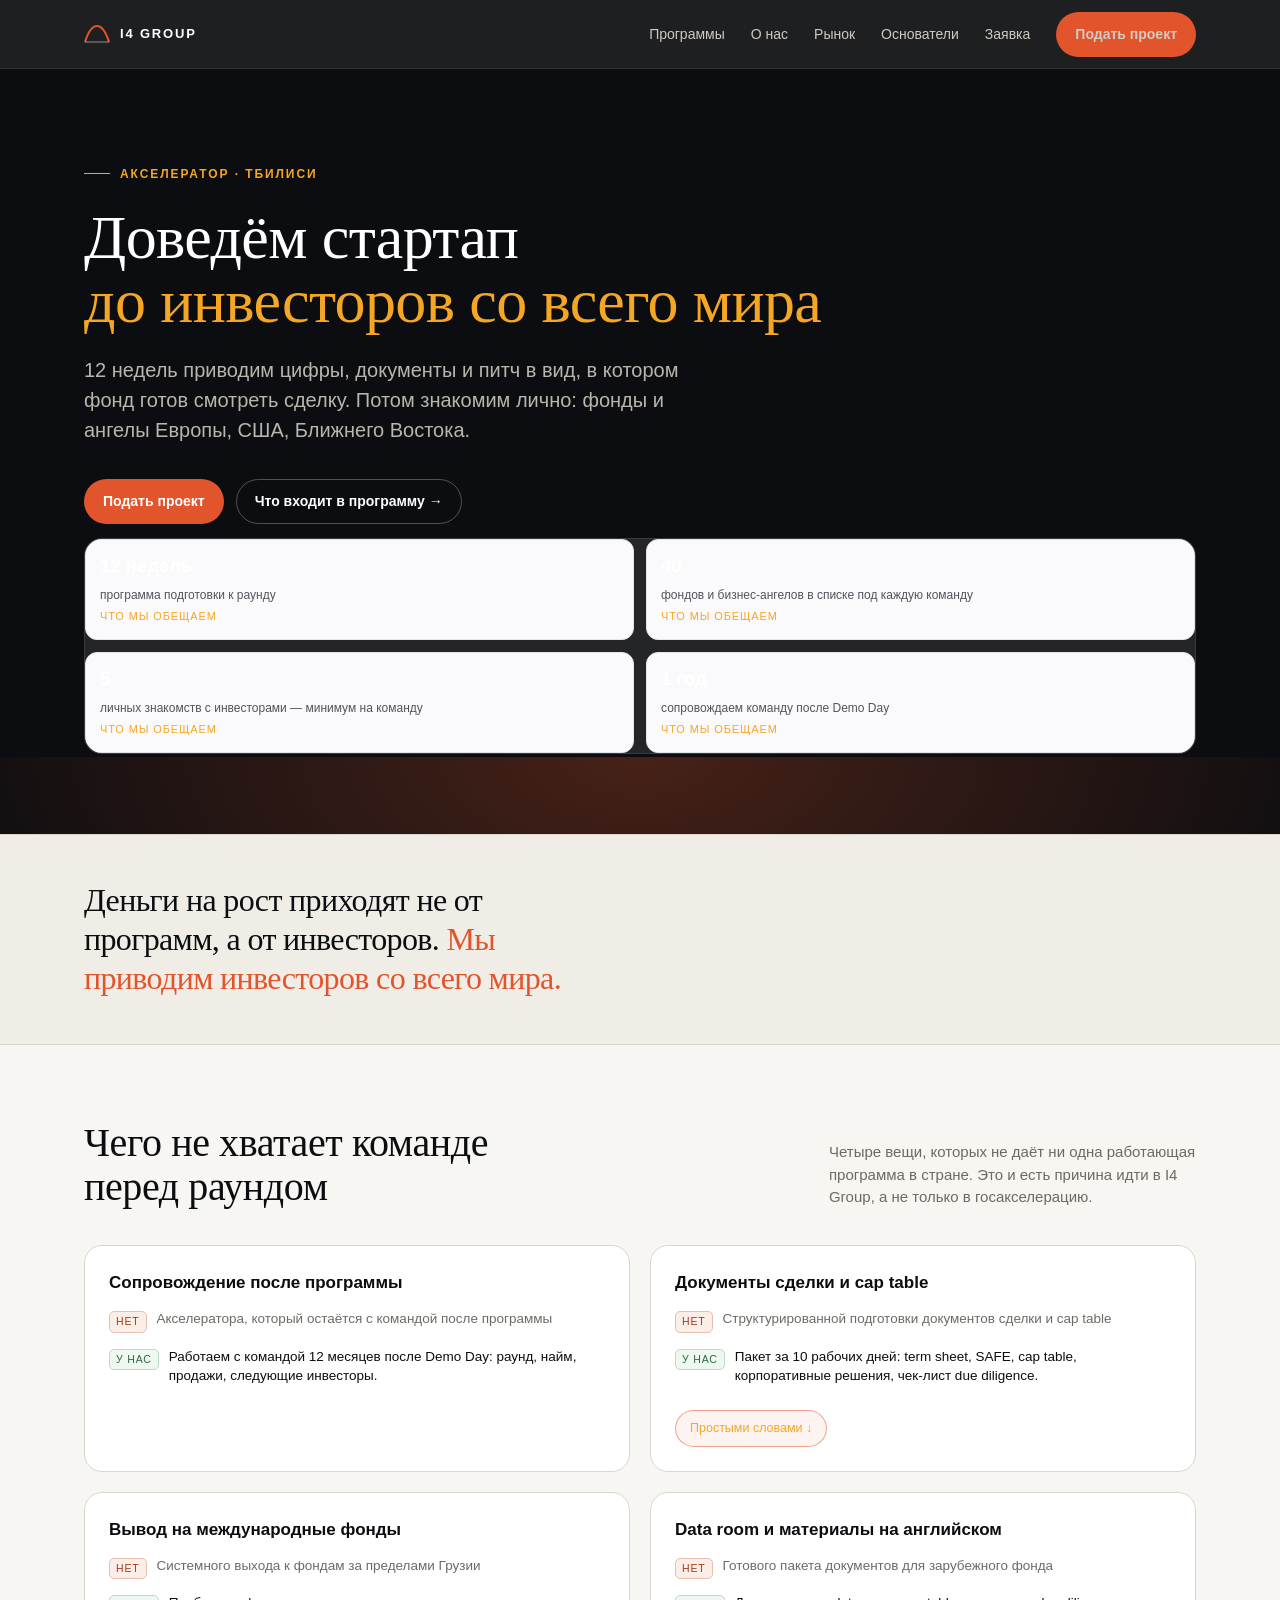
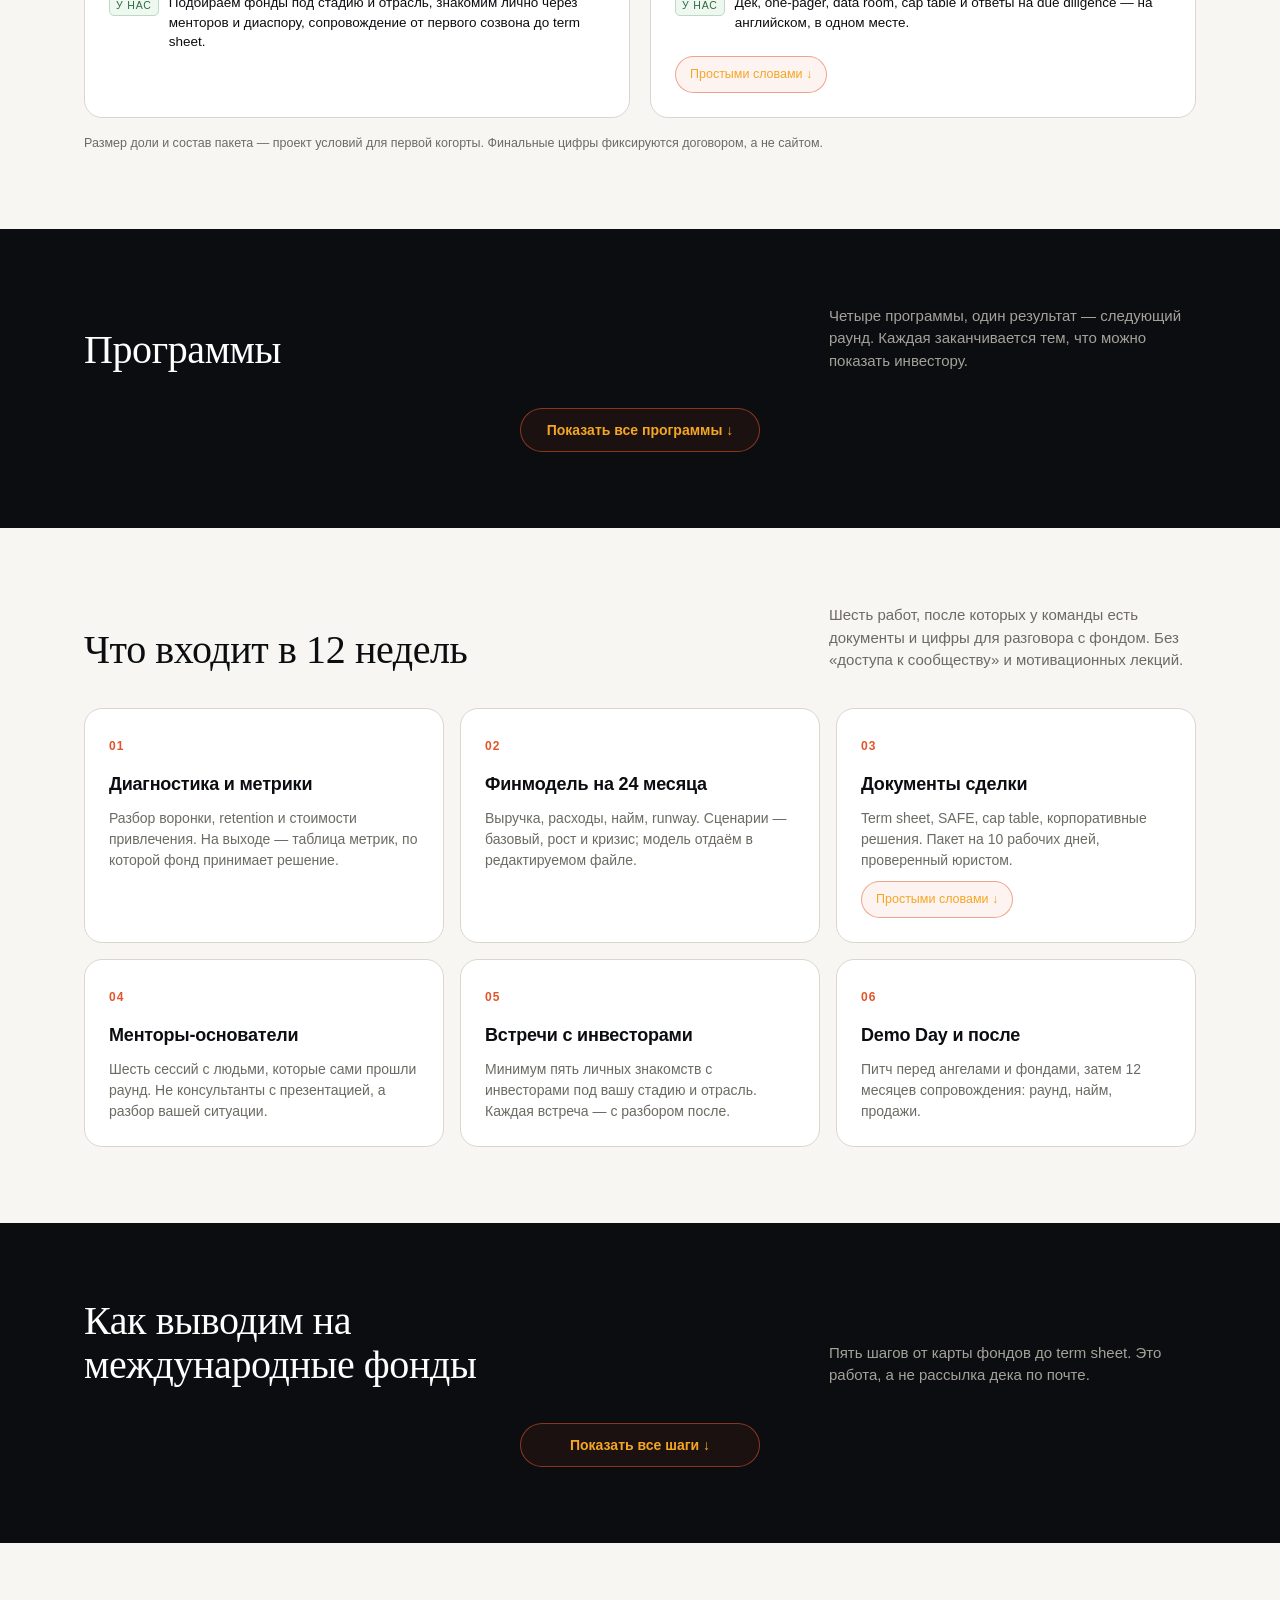
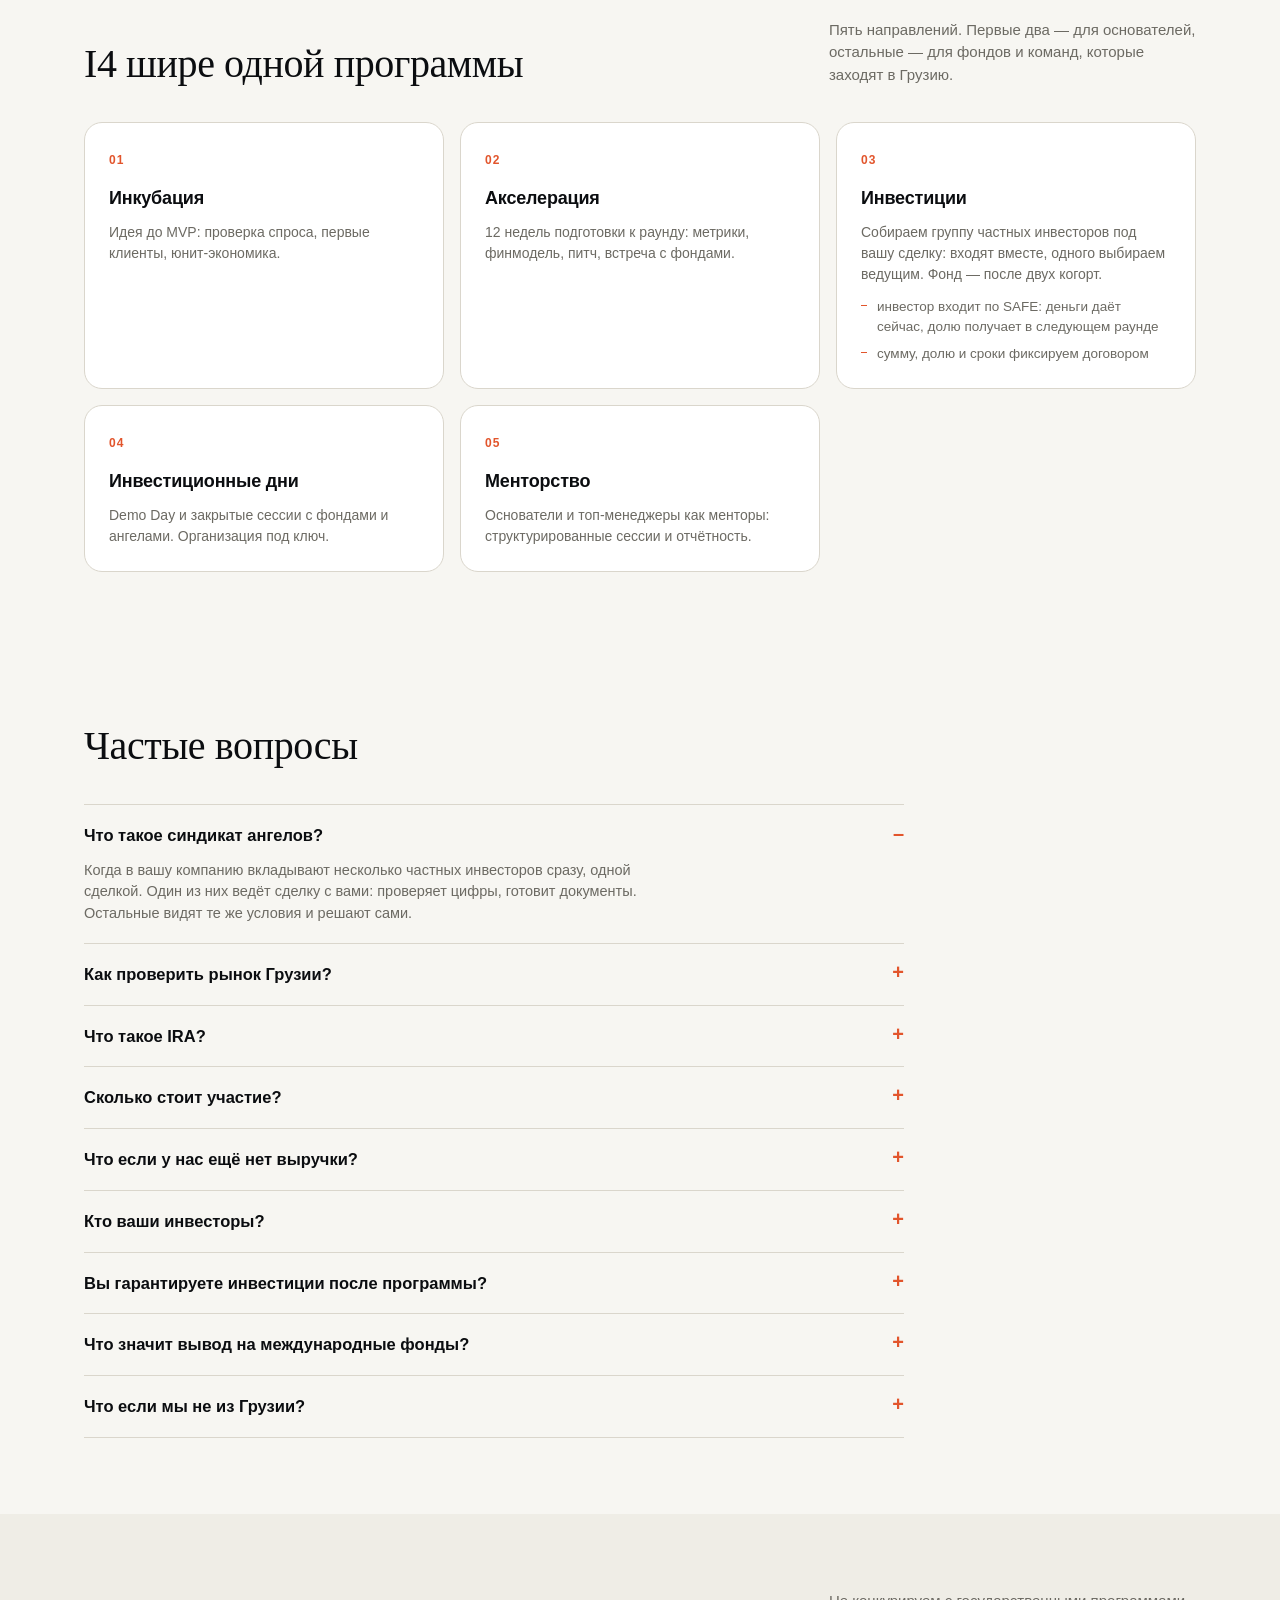
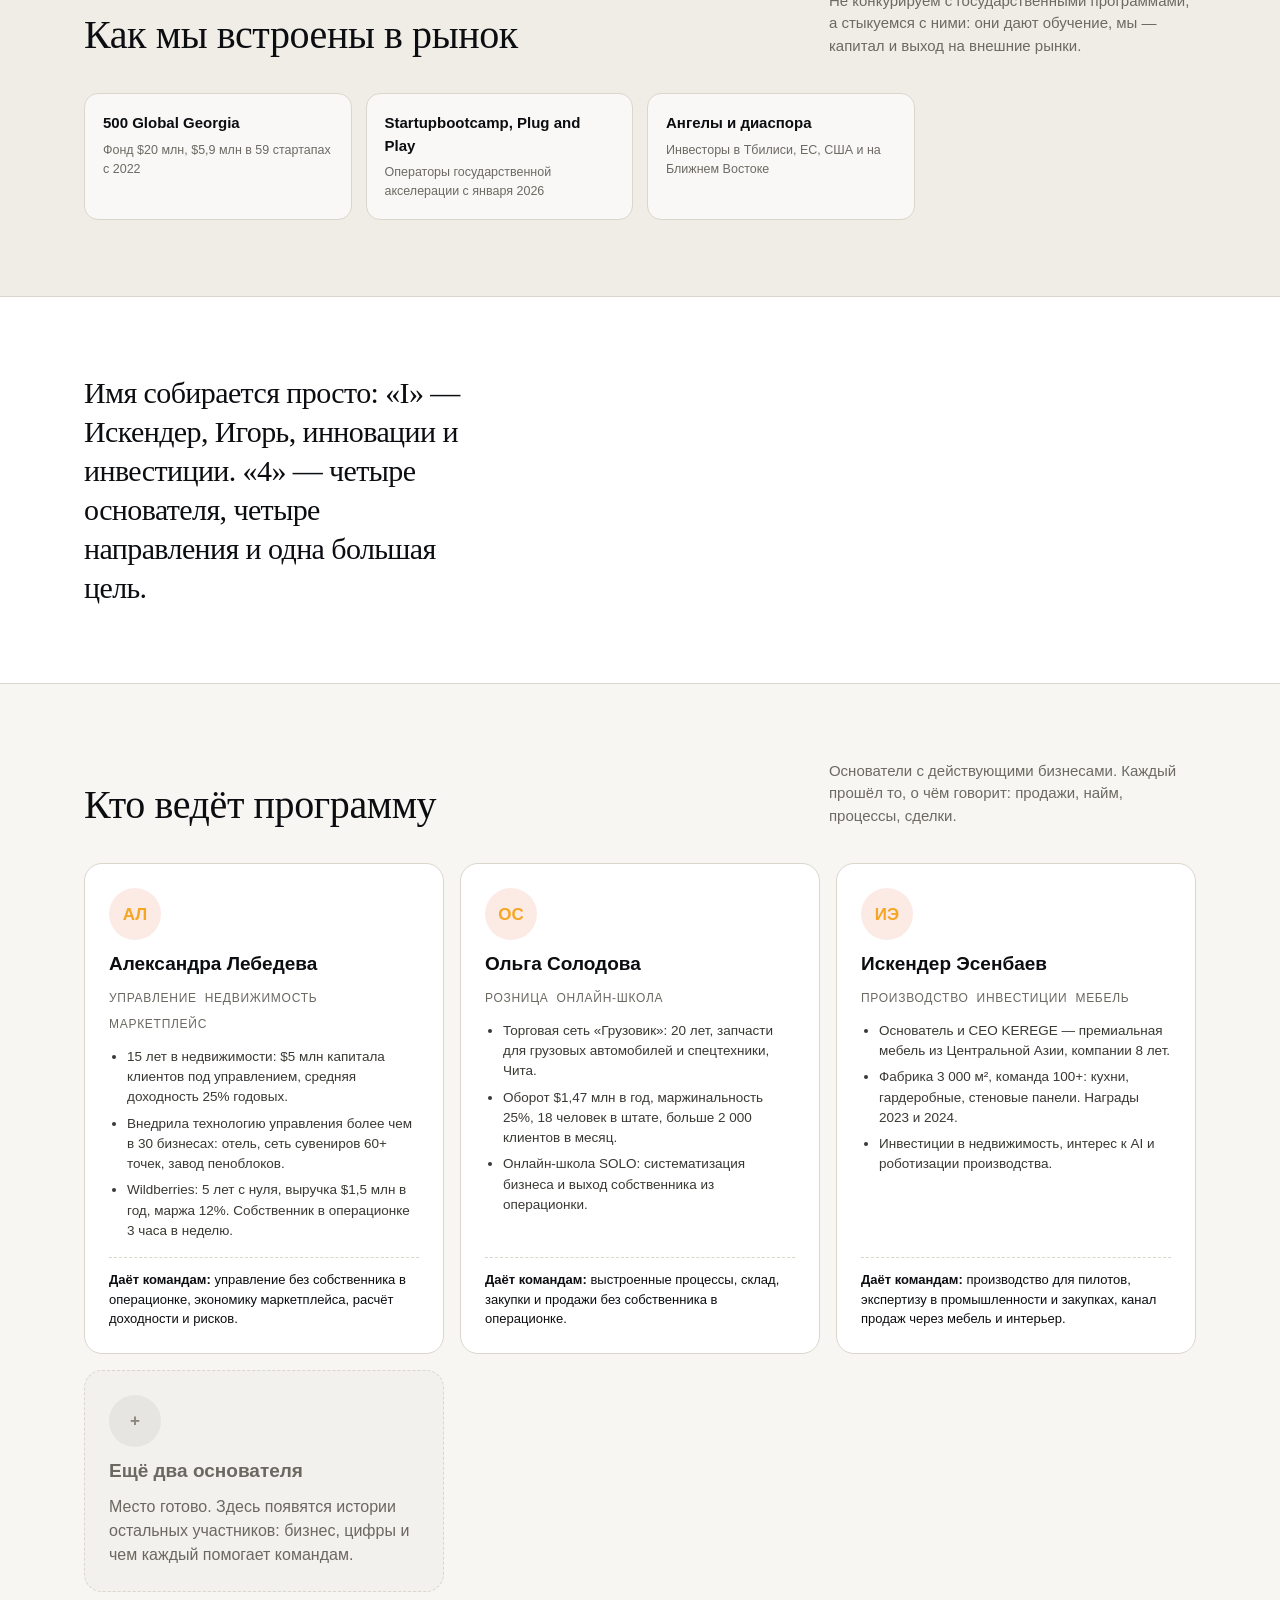
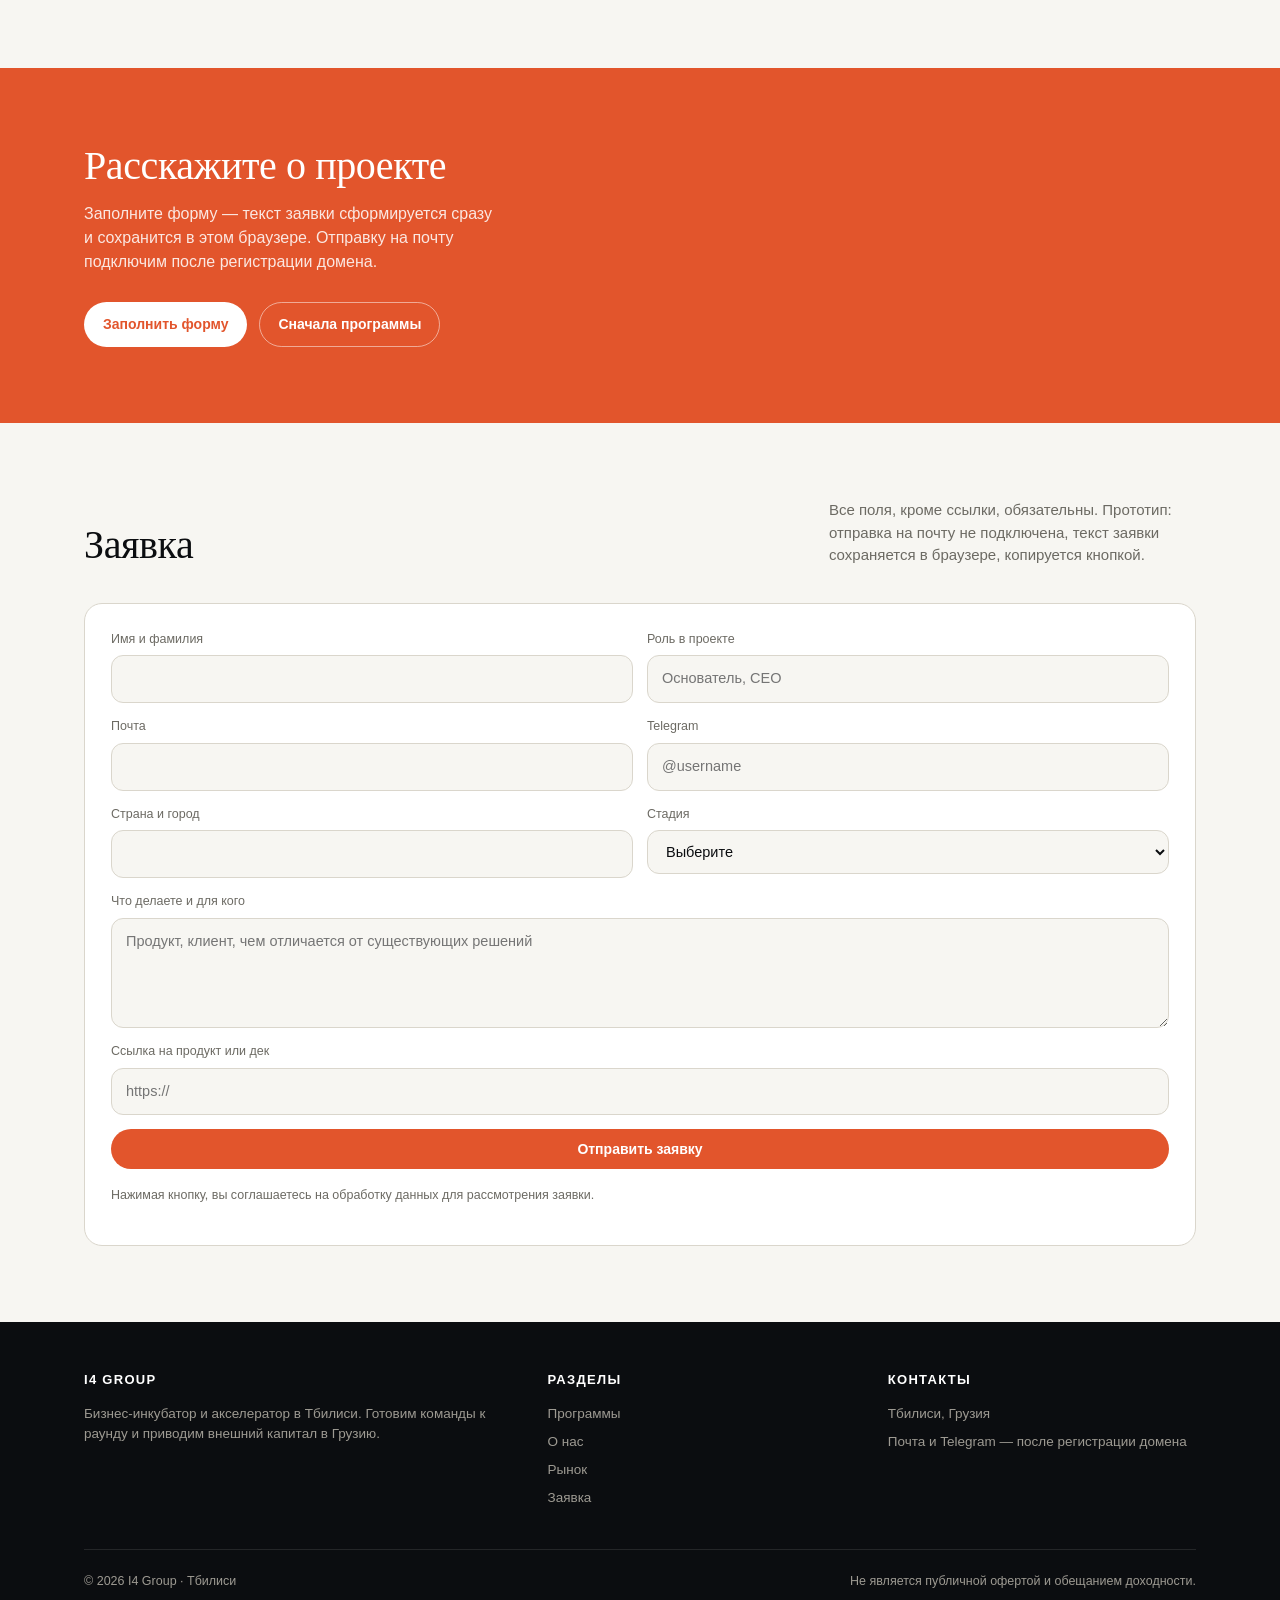
==== commit 65b6dac5: "content: убран большой блок «Основатель», раздел основателей как был" ====
--- a/index.html
+++ b/index.html
@@ -244,33 +244,6 @@
   </div>
 </section>
 
-<section id="origin">
-  <div class="wrap">
-    <div class="sec-head">
-      <h2 class="serif">Основатель</h2>
-    </div>
-    <div class="origin">
-      <div class="origin-card">
-        <div class="ava big">АЛ</div>
-        <h3>Александра Лебедева</h3>
-        <div class="meta"><span>основатель I4 GROUP</span></div>
-        <p class="note">Управление бизнесом, недвижимость, маркетплейс, госпоставки.</p>
-      </div>
-      <div class="origin-text">
-        <p class="lead">I4 GROUP основала Александра Лебедева. Пятнадцать лет она управляет бизнесами и недвижимостью клиентов и прошла путь собственника: от первой торговой точки до компаний, где операционка работает без неё.</p>
-        <div class="facts">
-          <div><b>15 лет</b><span>в недвижимости и управлении капиталом клиентов</span></div>
-          <div><b>30+</b><span>бизнесов, где внедрена технология управления</span></div>
-          <div><b>$1,5 млн</b><span>годовая выручка магазина на Wildberries, запущенного с нуля</span></div>
-          <div><b>3 часа</b><span>в неделю в операционке своих компаний</span></div>
-        </div>
-        <p><b>Зачем это нужно командам.</b> В Грузии сильные инженеры и слабая упаковка сделки: команды умеют строить продукт и не умеют показать цифры фонду. I4 GROUP закрывает вторую половину — экономику, документы, питч на английском и личные знакомства с инвесторами.</p>
-        <p><b>Что делает в программе.</b> Разбирает юнит-экономику и процессы, ставит управление так, чтобы основатель занимался раундом, а не тушением пожаров.</p>
-        <p class="note"><a href="about.html">Подробнее о программе →</a></p>
-      </div>
-    </div>
-  </div>
-</section>
 
 <section id="founders">
   <div class="wrap">
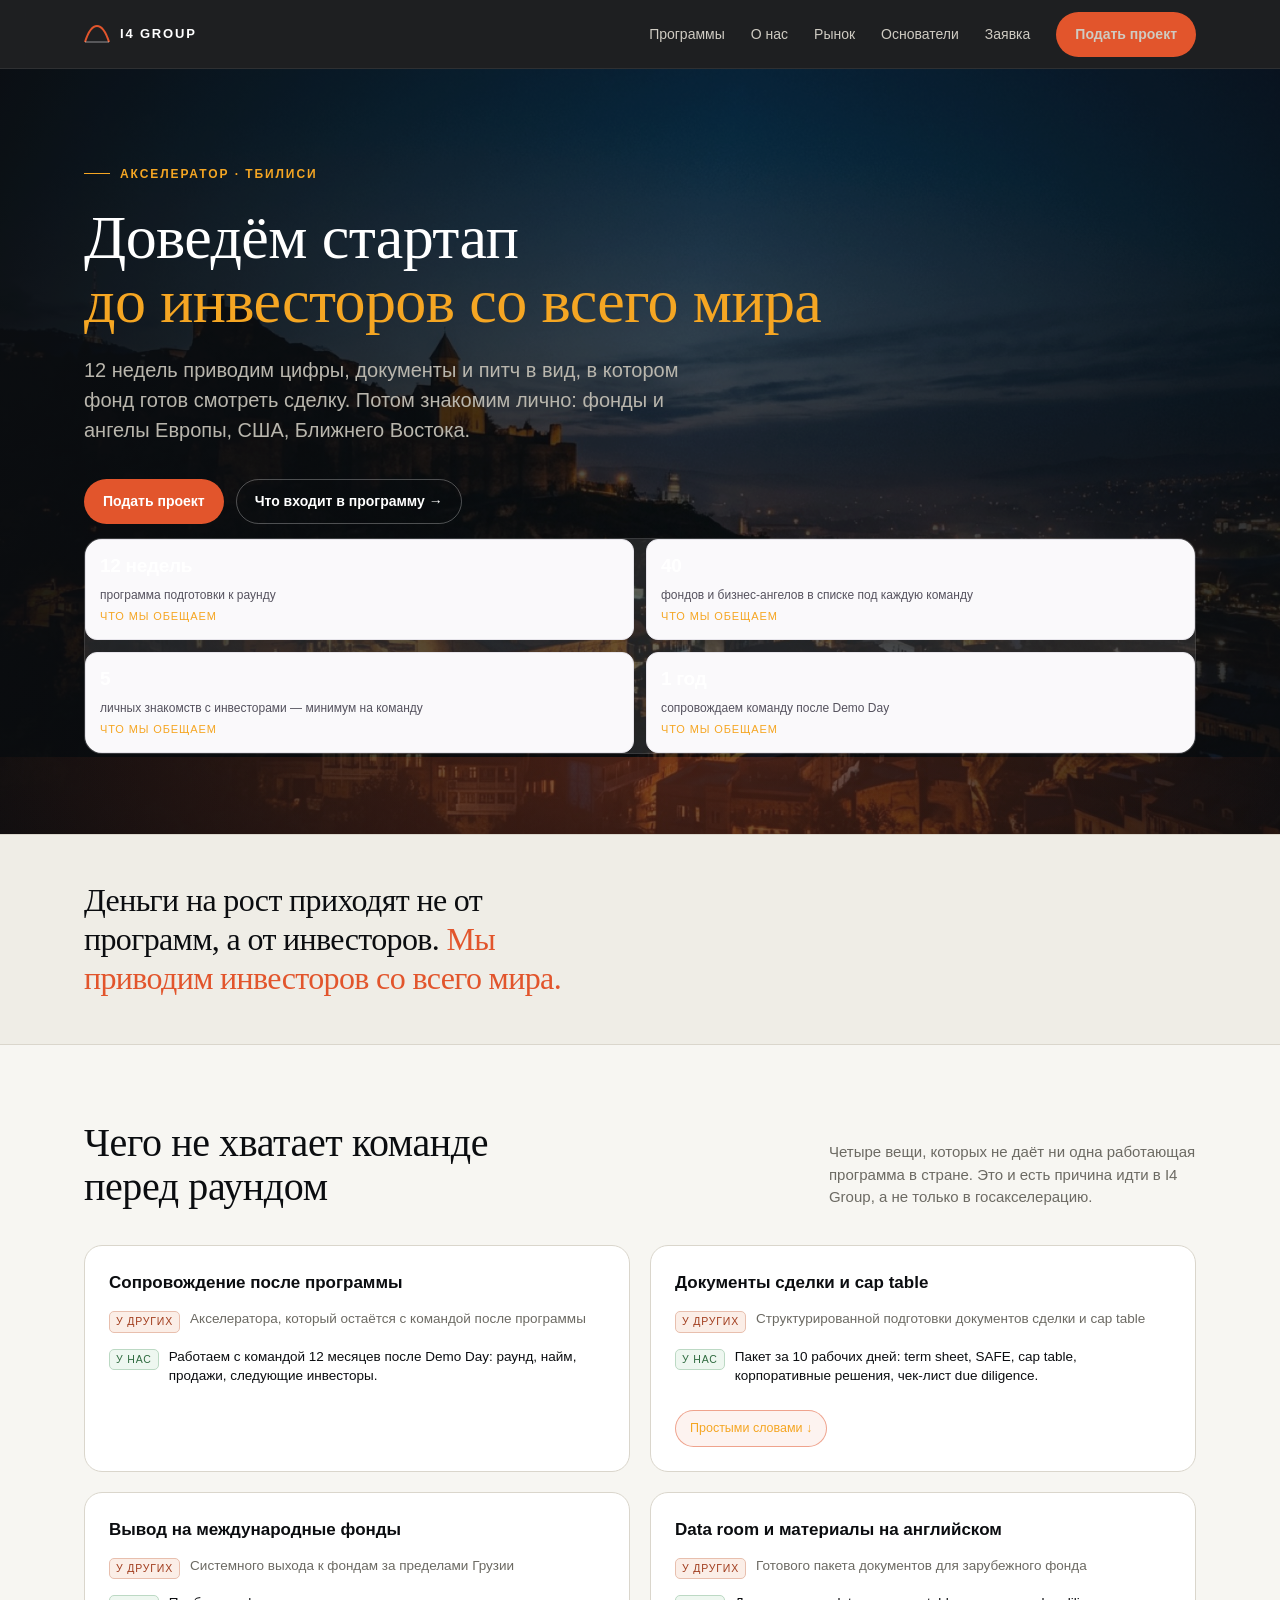
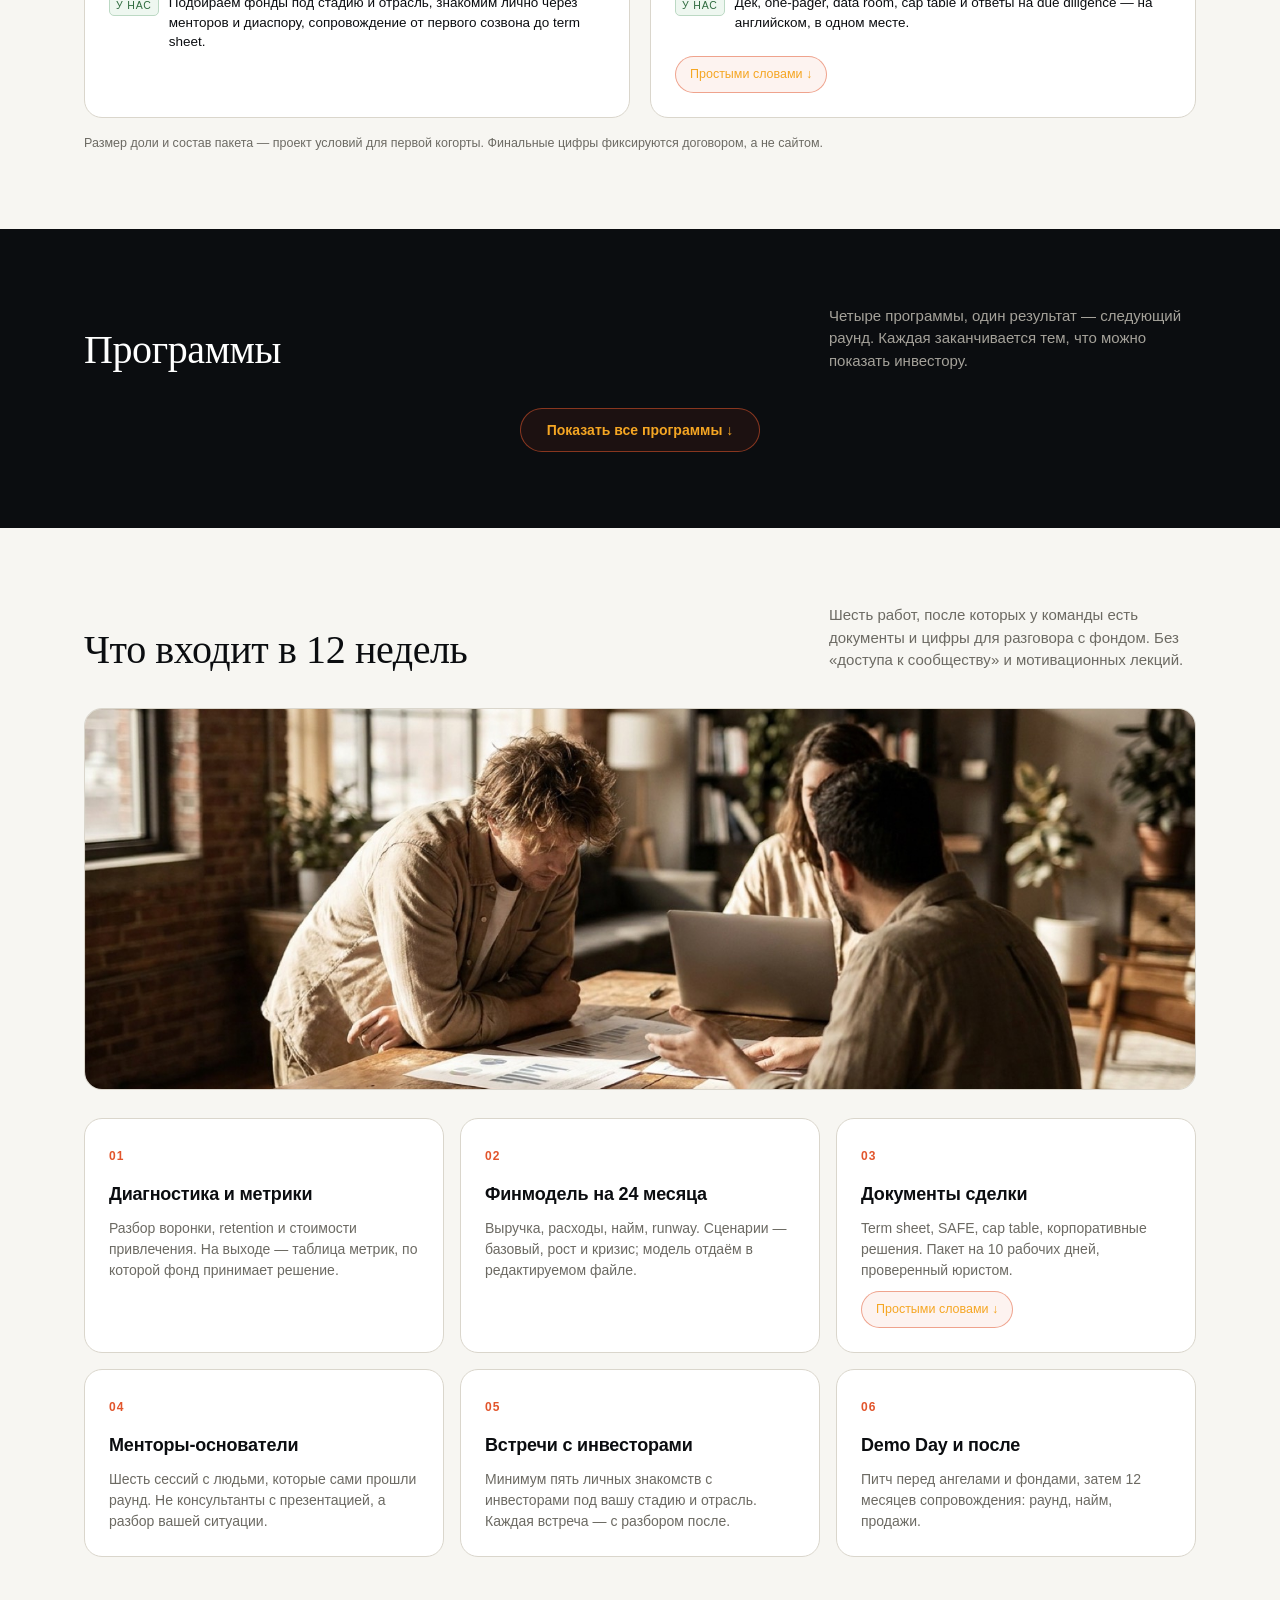
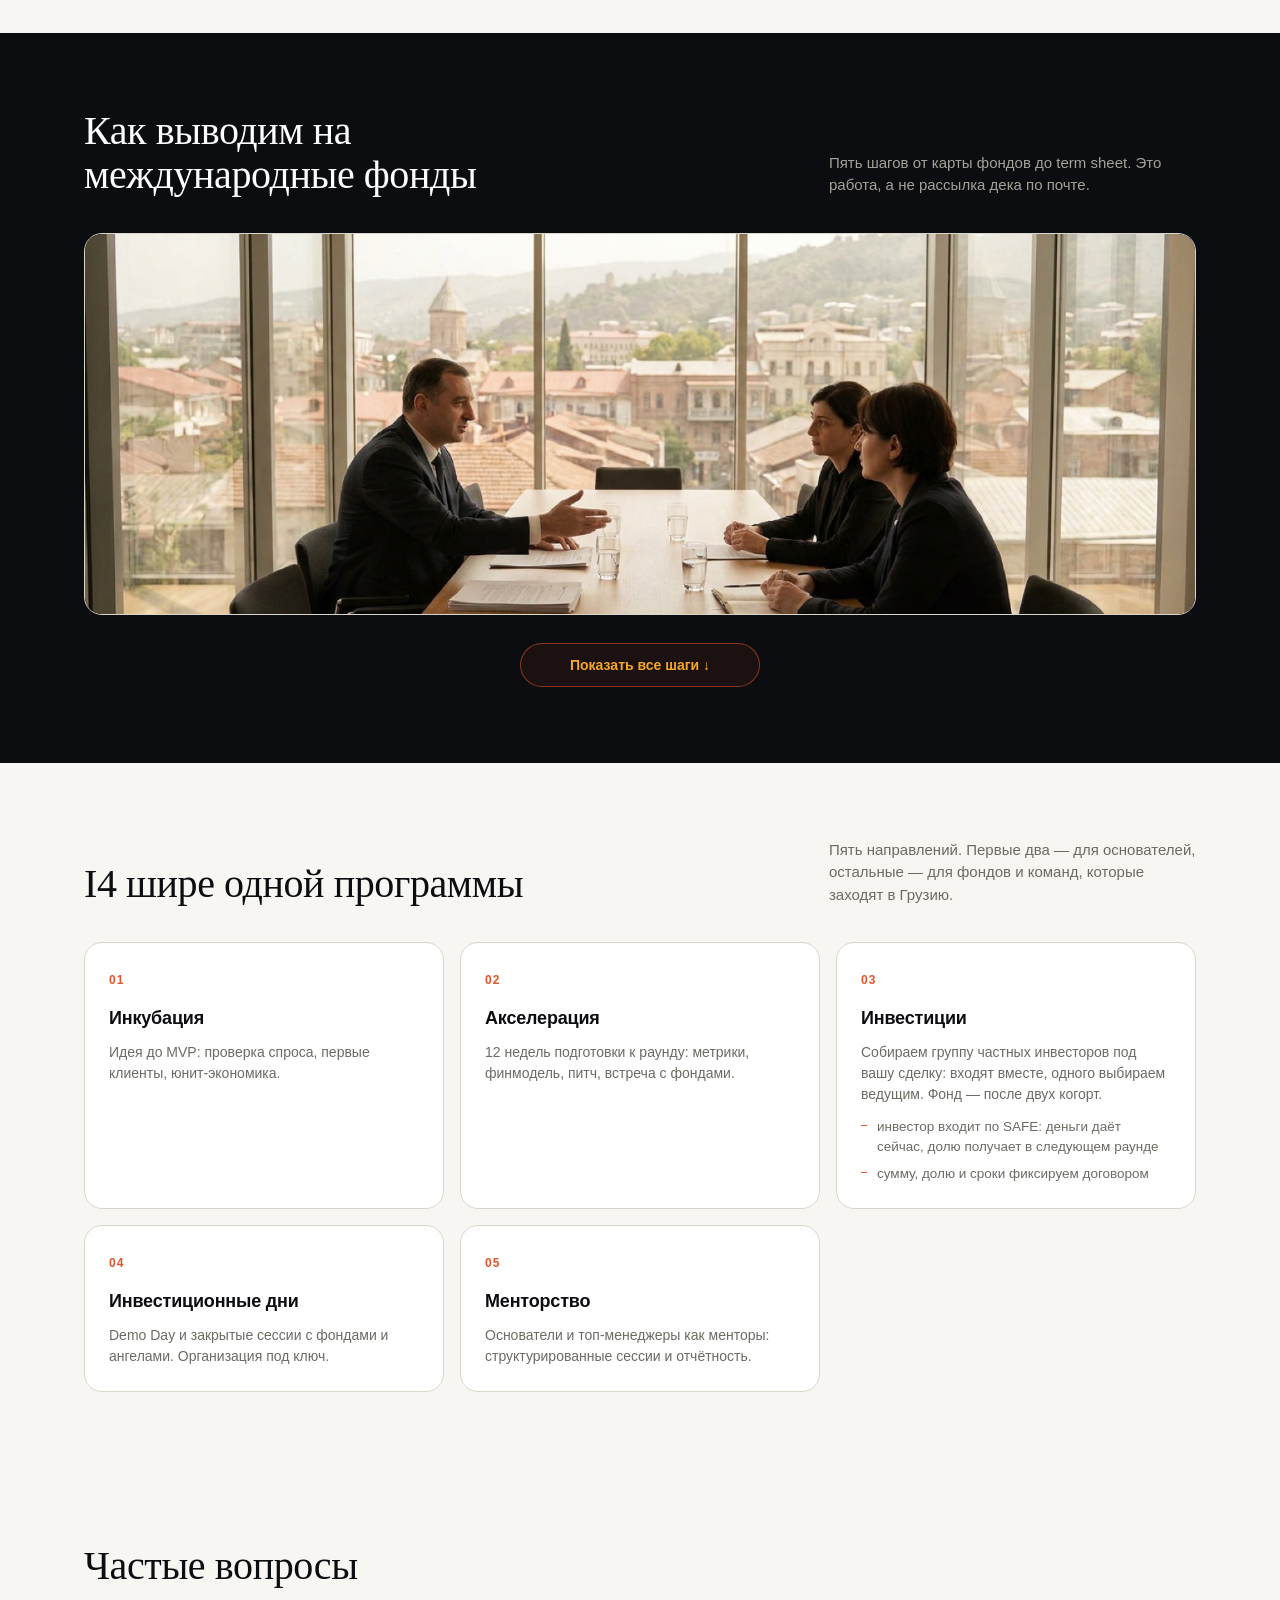
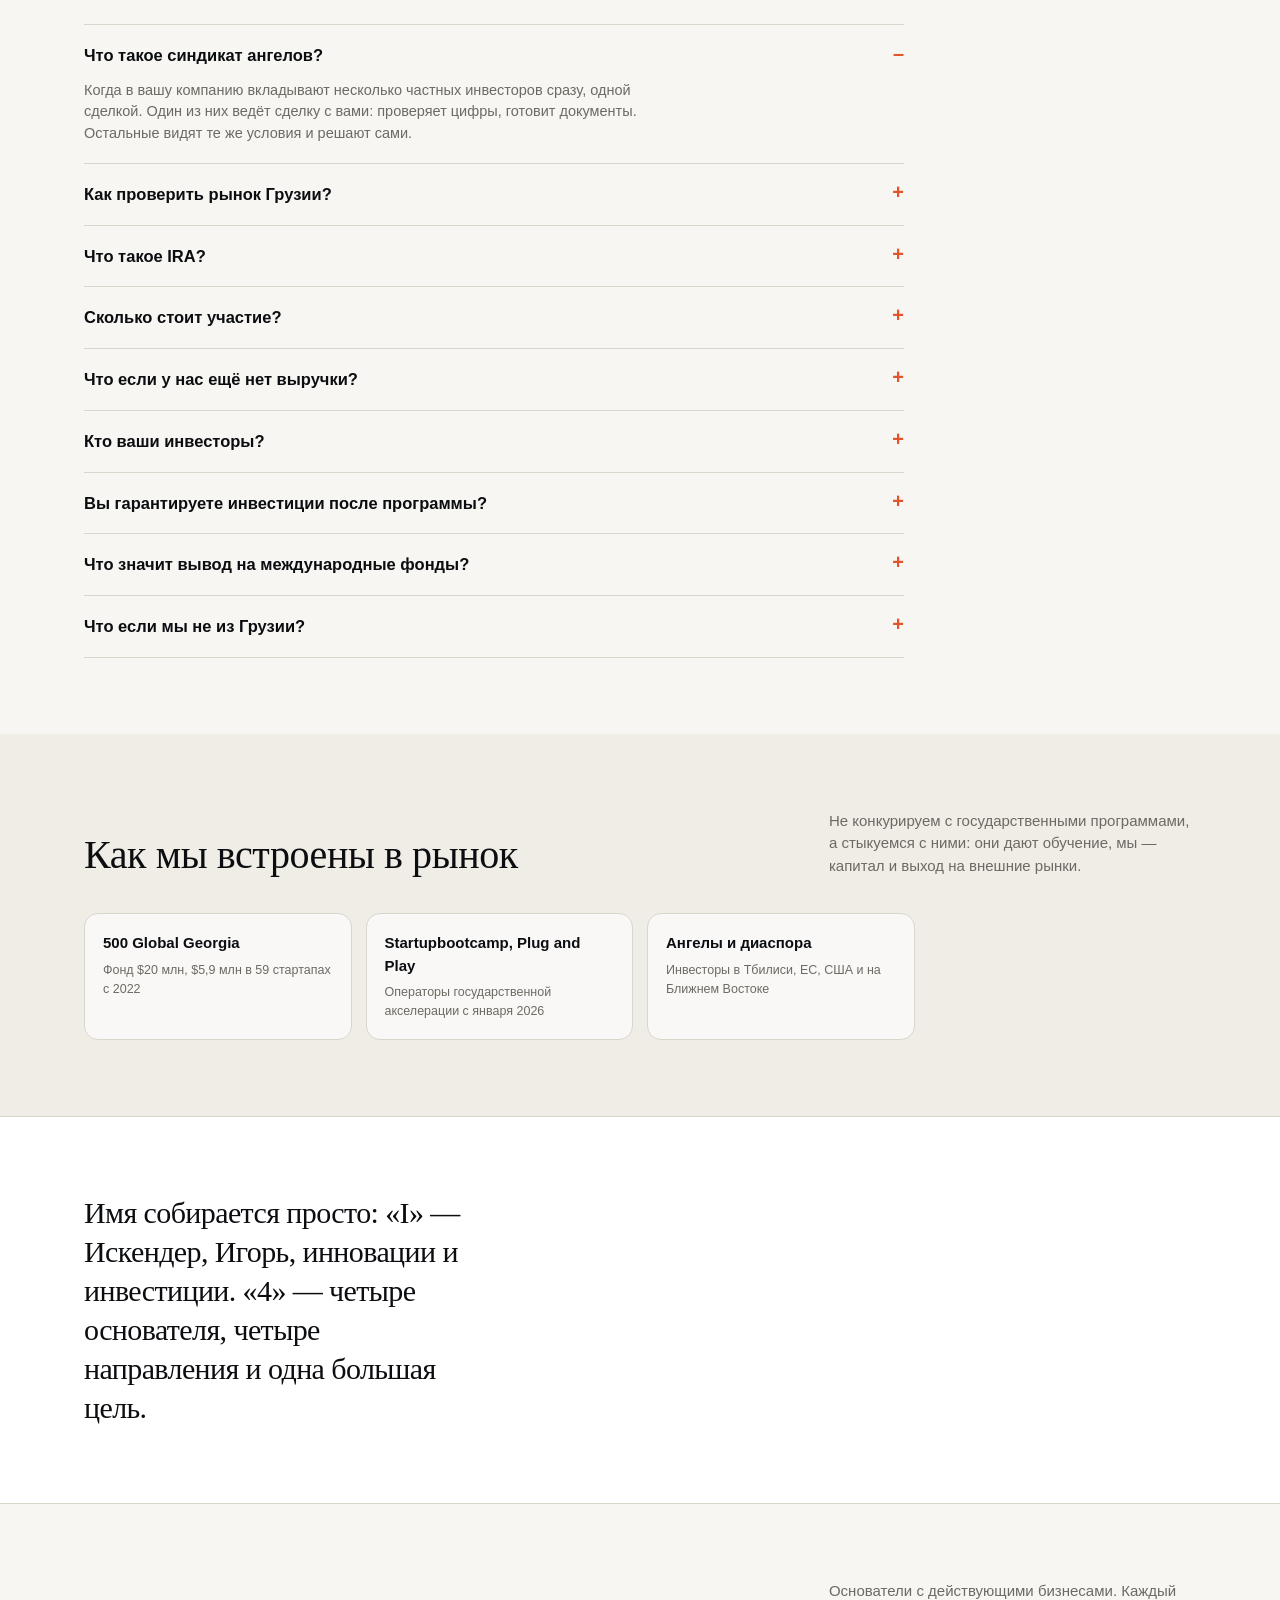
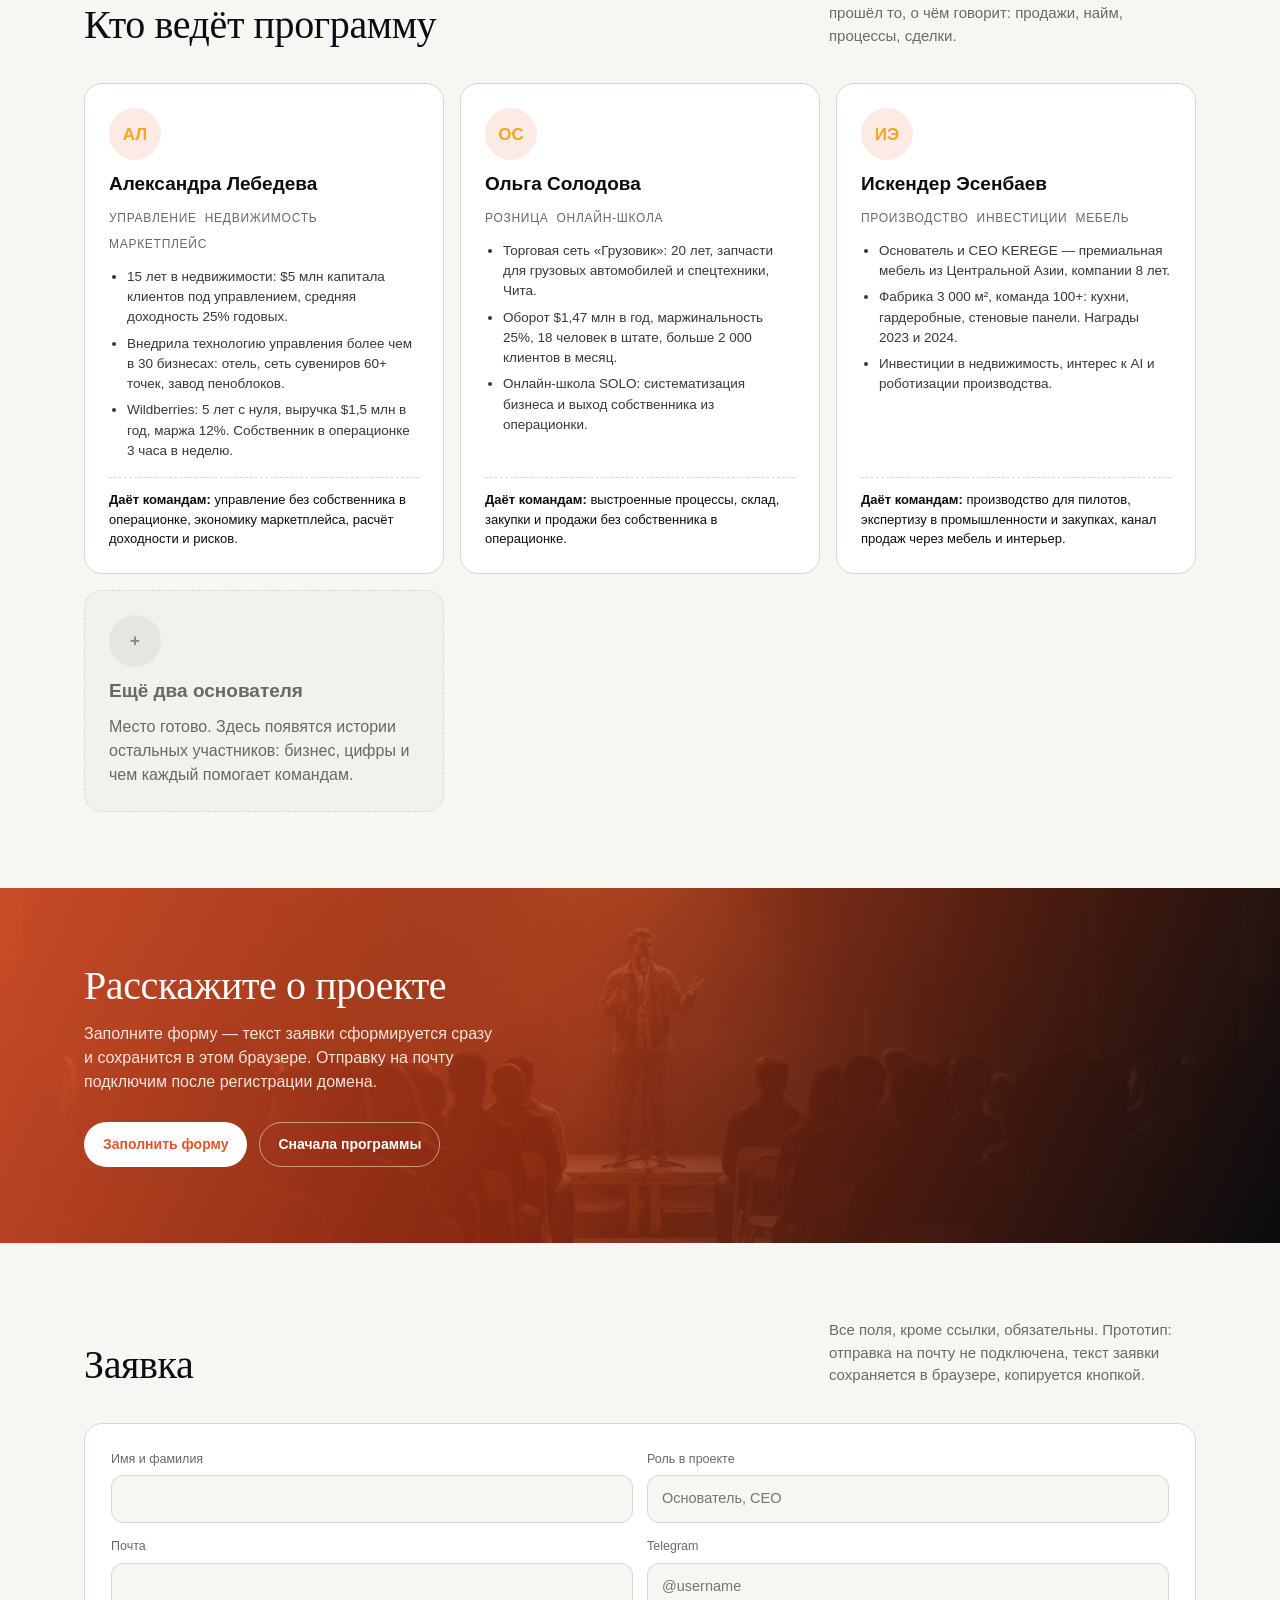
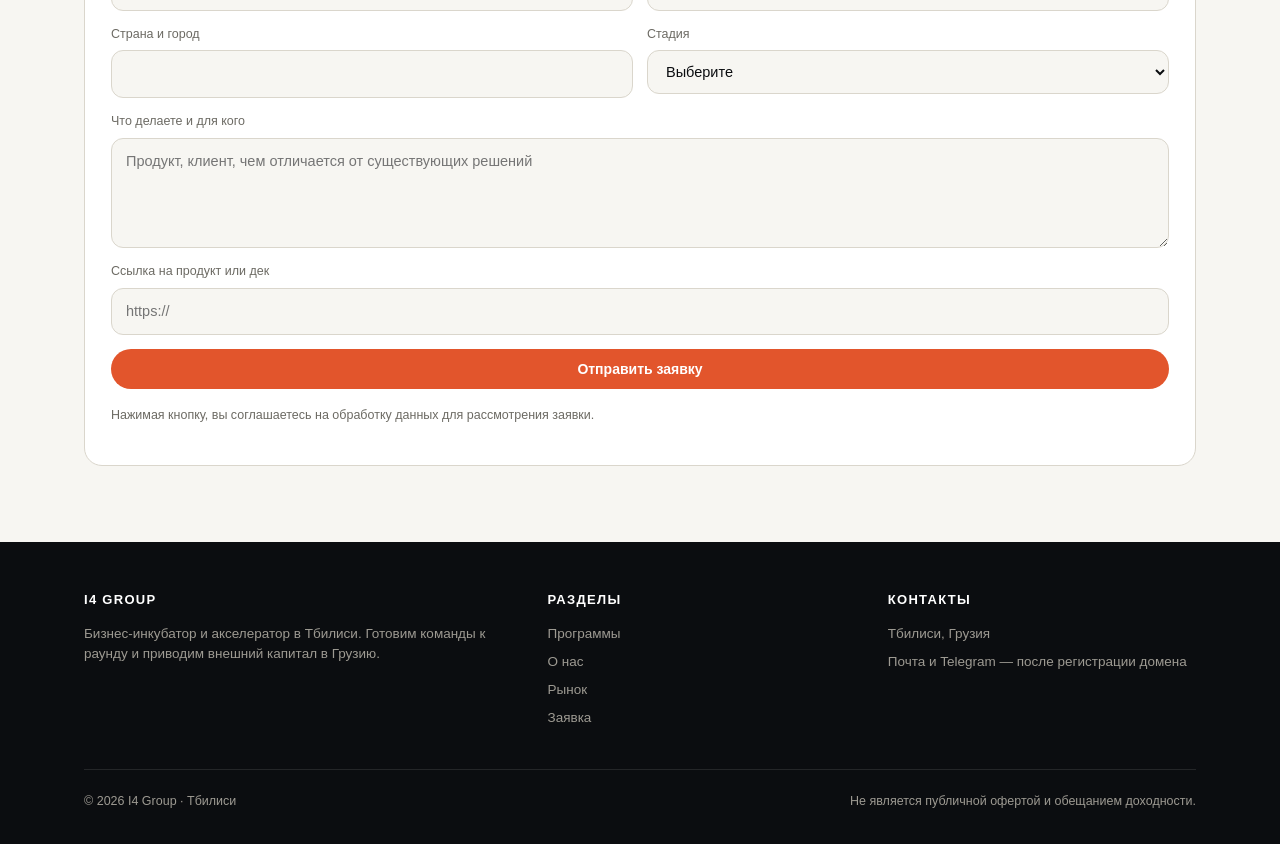
==== commit b86ccf5e: "design: фотографии — Тбилиси на первом экране, работа команды, встреча с инвесторами, Demo Day в бло" ====
--- a/index.html
+++ b/index.html
@@ -34,6 +34,7 @@
 </header>
 
 <section class="hero">
+  <div class="hero-bg" aria-hidden="true"></div>
   <div class="wrap">
     <div class="eyebrow">Акселератор · Тбилиси</div>
     <h1 class="serif">Доведём стартап<br><span class="hl">до инвесторов со&nbsp;всего мира</span></h1>
@@ -149,6 +150,9 @@
       <h2 class="serif">Что входит в 12 недель</h2>
       <p>Шесть работ, после которых у команды есть документы и цифры для разговора с фондом. Без «доступа к сообществу» и мотивационных лекций.</p>
     </div>
+    <figure class="banner">
+      <img src="assets/img/founders-table.jpg" alt="Команда разбирает финансовые показатели за столом" loading="lazy">
+    </figure>
     <div class="grid-3">
       <article class="card"><span class="num">01</span><h3>Диагностика и метрики</h3><p>Разбор воронки, retention и стоимости привлечения. На выходе — таблица метрик, по которой фонд принимает решение.</p></article>
       <article class="card"><span class="num">02</span><h3>Финмодель на 24 месяца</h3><p>Выручка, расходы, найм, runway. Сценарии — базовый, рост и кризис; модель отдаём в редактируемом файле.</p></article>
@@ -172,6 +176,9 @@
       <h2 class="serif">Как выводим на международные фонды</h2>
       <p>Пять шагов от карты фондов до term sheet. Это работа, а не рассылка дека по почте.</p>
     </div>
+    <figure class="banner">
+      <img src="assets/img/investor-meeting.jpg" alt="Встреча основателя с инвесторами в Тбилиси" loading="lazy">
+    </figure>
     <div class="prog-list" id="fundsList" hidden>
     <div class="grid-3">
       <div class="pcard"><div><span class="tag">01 · карта</span><h3>Отбор фондов</h3><p>Собираем 40 целей на когорту: стадия, отрасль, география, размер чека, кто в фонде принимает решение по вашему рынку.</p></div></div>
--- a/assets/style.css
+++ b/assets/style.css
@@ -41,6 +41,10 @@
 
 /* hero */
 .hero{background:var(--ink);color:#fff;padding:88px 0 64px;position:relative;overflow:hidden}
+.hero-bg{position:absolute;inset:0;background:url("img/hero-tbilisi.jpg") center 42%/cover no-repeat;opacity:.85}
+.hero-bg:after{content:"";position:absolute;inset:0;background:linear-gradient(101deg,rgba(11,13,16,.96) 0%,rgba(11,13,16,.62) 52%,rgba(11,13,16,.82) 100%)}
+.hero>.wrap{position:relative;z-index:1}
+@media(max-width:760px){.hero-bg:after{background:linear-gradient(180deg,rgba(11,13,16,.92) 0%,rgba(11,13,16,.68) 38%,rgba(11,13,16,.95) 100%)}}
 .hero:after{content:"";position:absolute;inset:auto -20% -60% -20%;height:70%;background:radial-gradient(60% 100% at 50% 0,rgba(226,85,44,.28),transparent 70%);pointer-events:none}
 .eyebrow{display:inline-flex;align-items:center;gap:10px;font-size:12px;letter-spacing:.16em;text-transform:uppercase;color:var(--accent-2);font-weight:600;margin-bottom:22px}
 .eyebrow:before{content:"";width:26px;height:1px;background:var(--accent-2)}
@@ -116,7 +120,10 @@
 .quote .src{color:var(--muted);font-size:13px;margin-top:18px}
 
 /* cta */
-.cta{background:var(--accent);color:#fff}
+.cta{background:#0b0d10;color:#fff;position:relative;overflow:hidden}
+.cta:before{content:"";position:absolute;inset:0;background:url("img/demo-day.jpg") center 45%/cover no-repeat;opacity:.6}
+.cta:after{content:"";position:absolute;inset:0;background:linear-gradient(115deg,rgba(226,85,44,.88) 0%,rgba(180,52,20,.72) 45%,rgba(11,13,16,.86) 100%)}
+.cta>.wrap{position:relative;z-index:1}
 .cta h2{max-width:20ch}
 .cta p{color:rgba(255,255,255,.86);margin-top:14px;max-width:46ch}
 .cta-row{display:flex;gap:12px;flex-wrap:wrap;margin-top:28px}
@@ -146,7 +153,7 @@
 /* gap: чего нет в Грузии */
 .gap-card{background:#fff;border:1px solid var(--line);border-radius:var(--radius);padding:24px;display:flex;flex-direction:column;gap:14px}
 .gap-card .no,.gap-card .yes{font-size:13.5px;line-height:1.45;display:flex;gap:10px}
-.gap-card .no:before{content:"НЕТ";flex:0 0 auto;font-size:10.5px;letter-spacing:.08em;color:#a13d1e;border:1px solid #e8bfae;background:#fbeee7;border-radius:5px;padding:2px 6px;height:fit-content;margin-top:2px}
+.gap-card .no:before{content:"У ДРУГИХ";flex:0 0 auto;font-size:10.5px;letter-spacing:.08em;color:#a13d1e;border:1px solid #e8bfae;background:#fbeee7;border-radius:5px;padding:2px 6px;height:fit-content;margin-top:2px}
 .gap-card .yes:before{content:"У НАС";flex:0 0 auto;font-size:10.5px;letter-spacing:.08em;color:#2f6b3f;border:1px solid #bcd9c4;background:#eef7f0;border-radius:5px;padding:2px 6px;height:fit-content;margin-top:2px}
 .gap-card .no{color:var(--muted)}
 .gap-card .explain{font-size:13px;line-height:1.5;color:var(--ink);border-top:1px dashed var(--line);padding-top:12px;margin-top:auto}
@@ -247,3 +254,7 @@
 .origin-text a{color:var(--accent-2)}
 @media(max-width:860px){.origin{grid-template-columns:1fr;gap:20px}.facts{grid-template-columns:1fr 1fr}}
 @media(max-width:420px){.facts{grid-template-columns:1fr}}
+
+.banner{margin:22px 0 28px;border-radius:var(--radius);overflow:hidden;border:1px solid var(--line);background:#eae7df}
+.banner img{display:block;width:100%;height:clamp(210px,31vw,380px);object-fit:cover}
+@media(max-width:560px){.banner img{height:210px}}
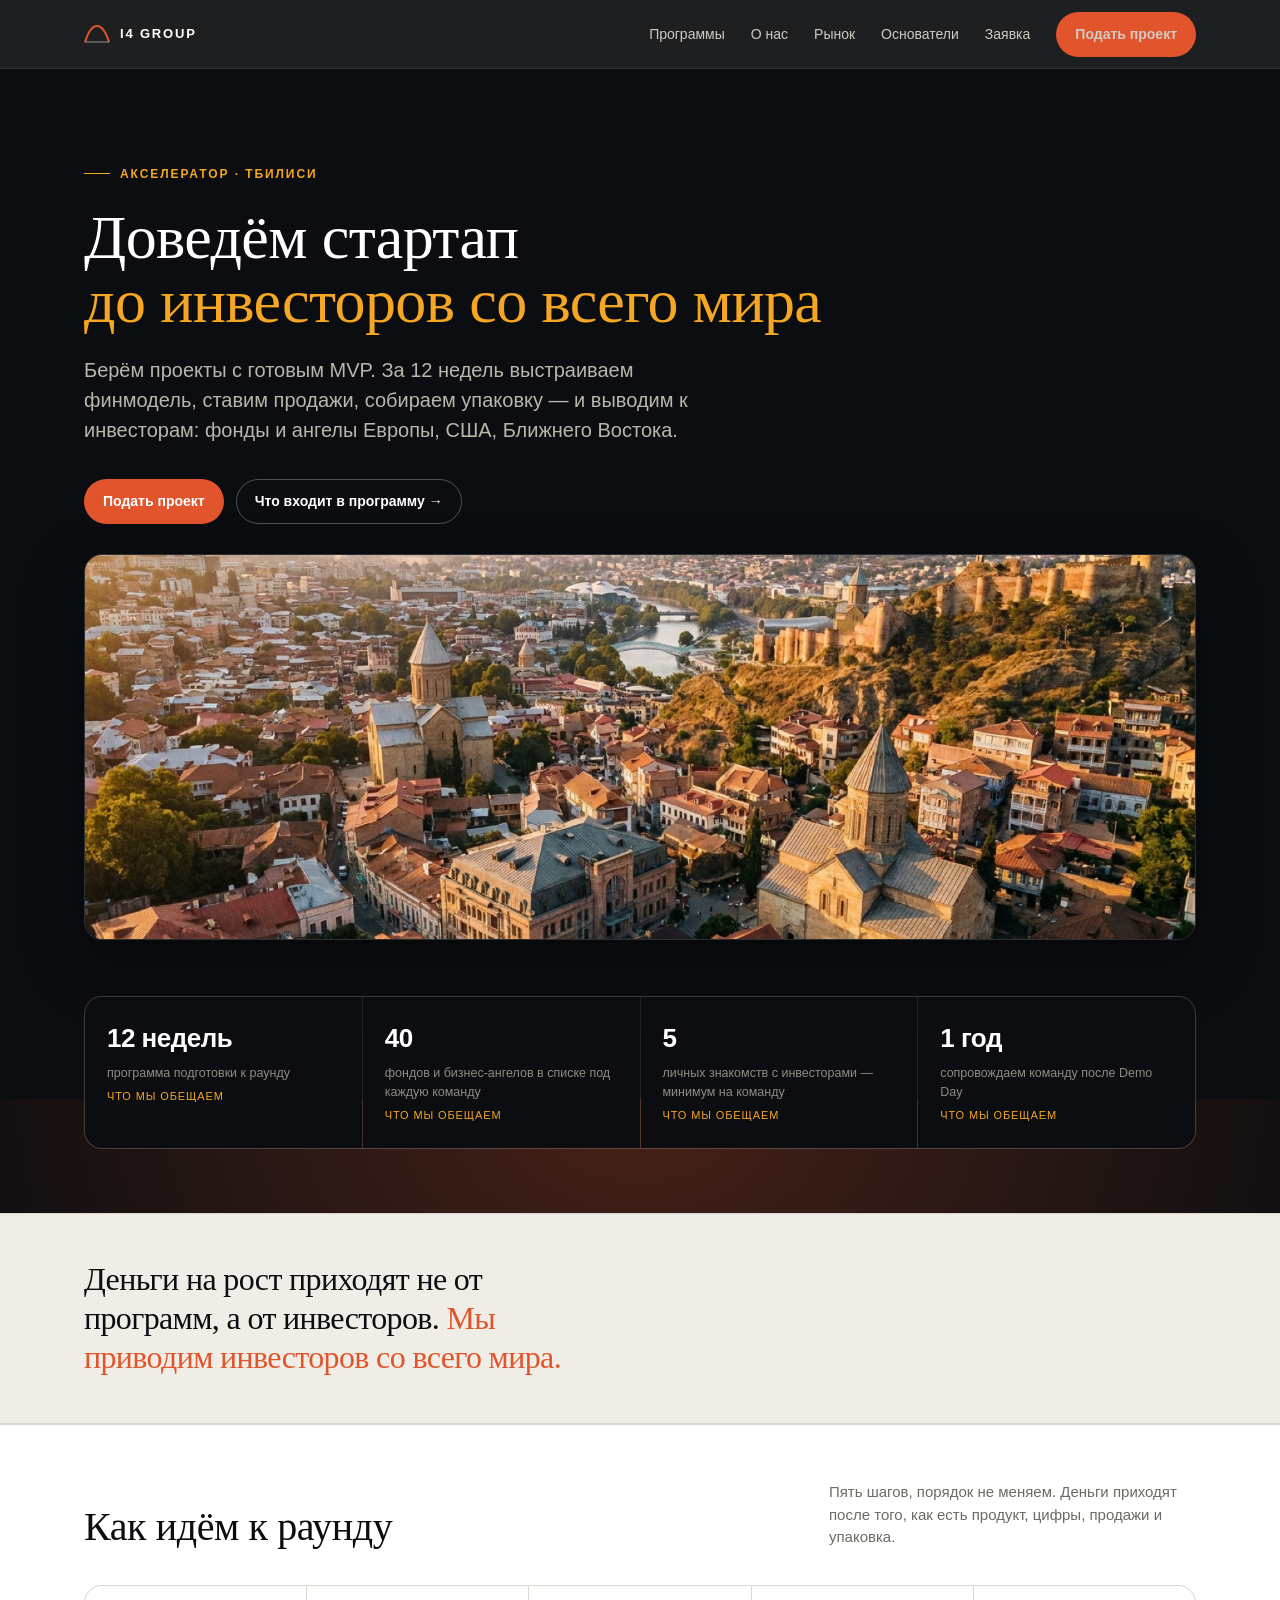
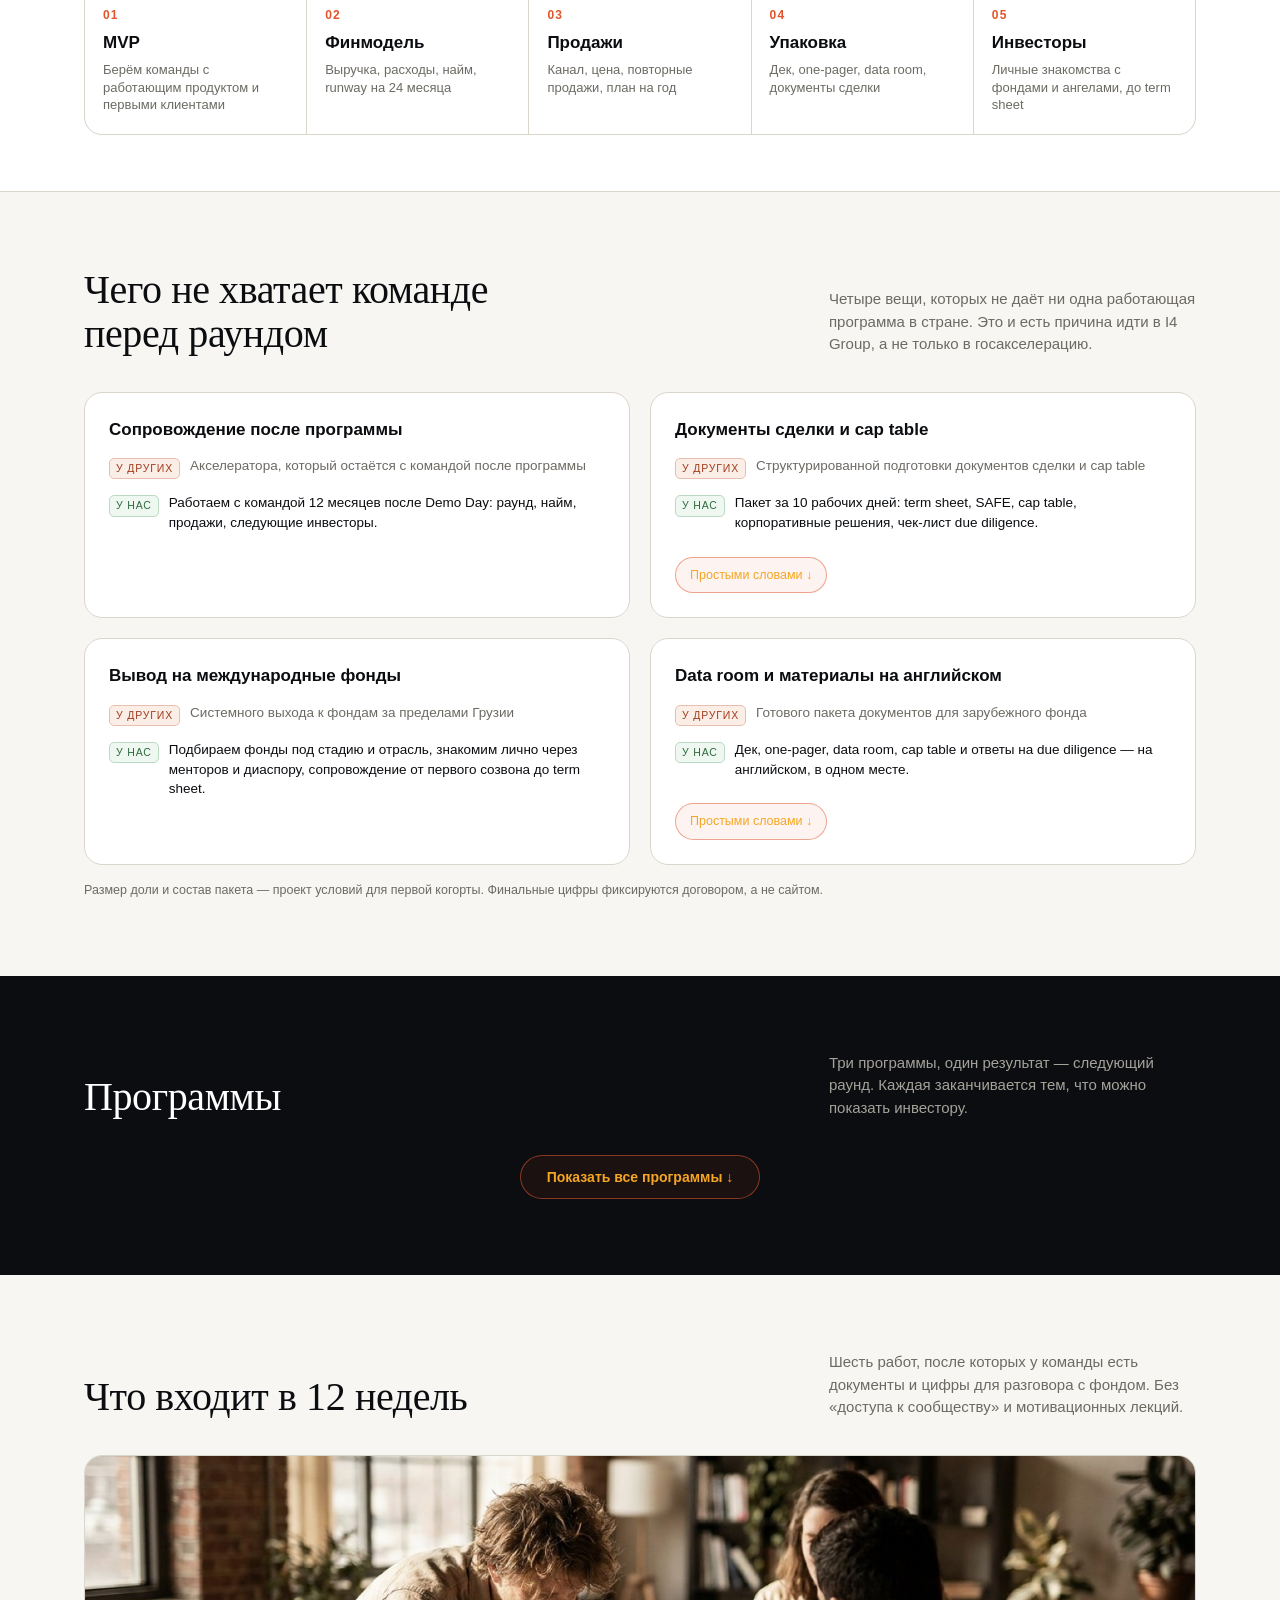
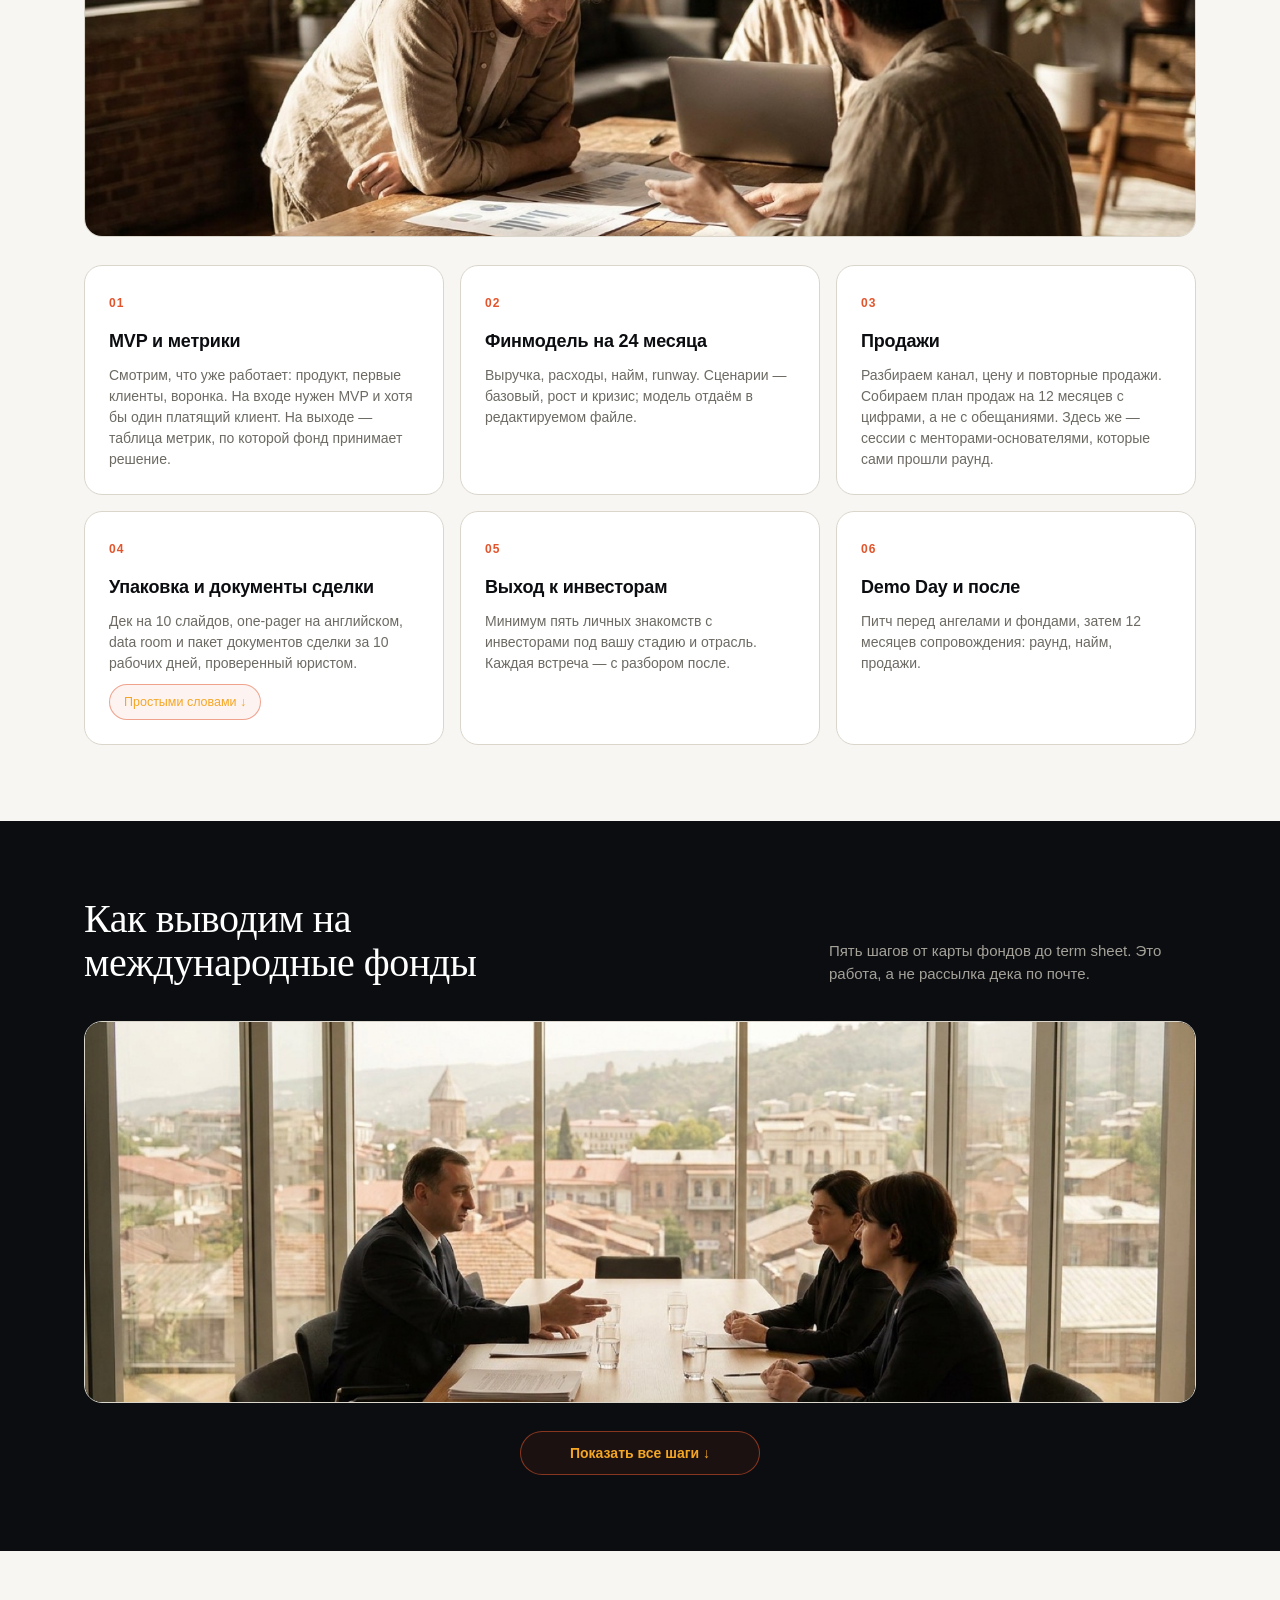
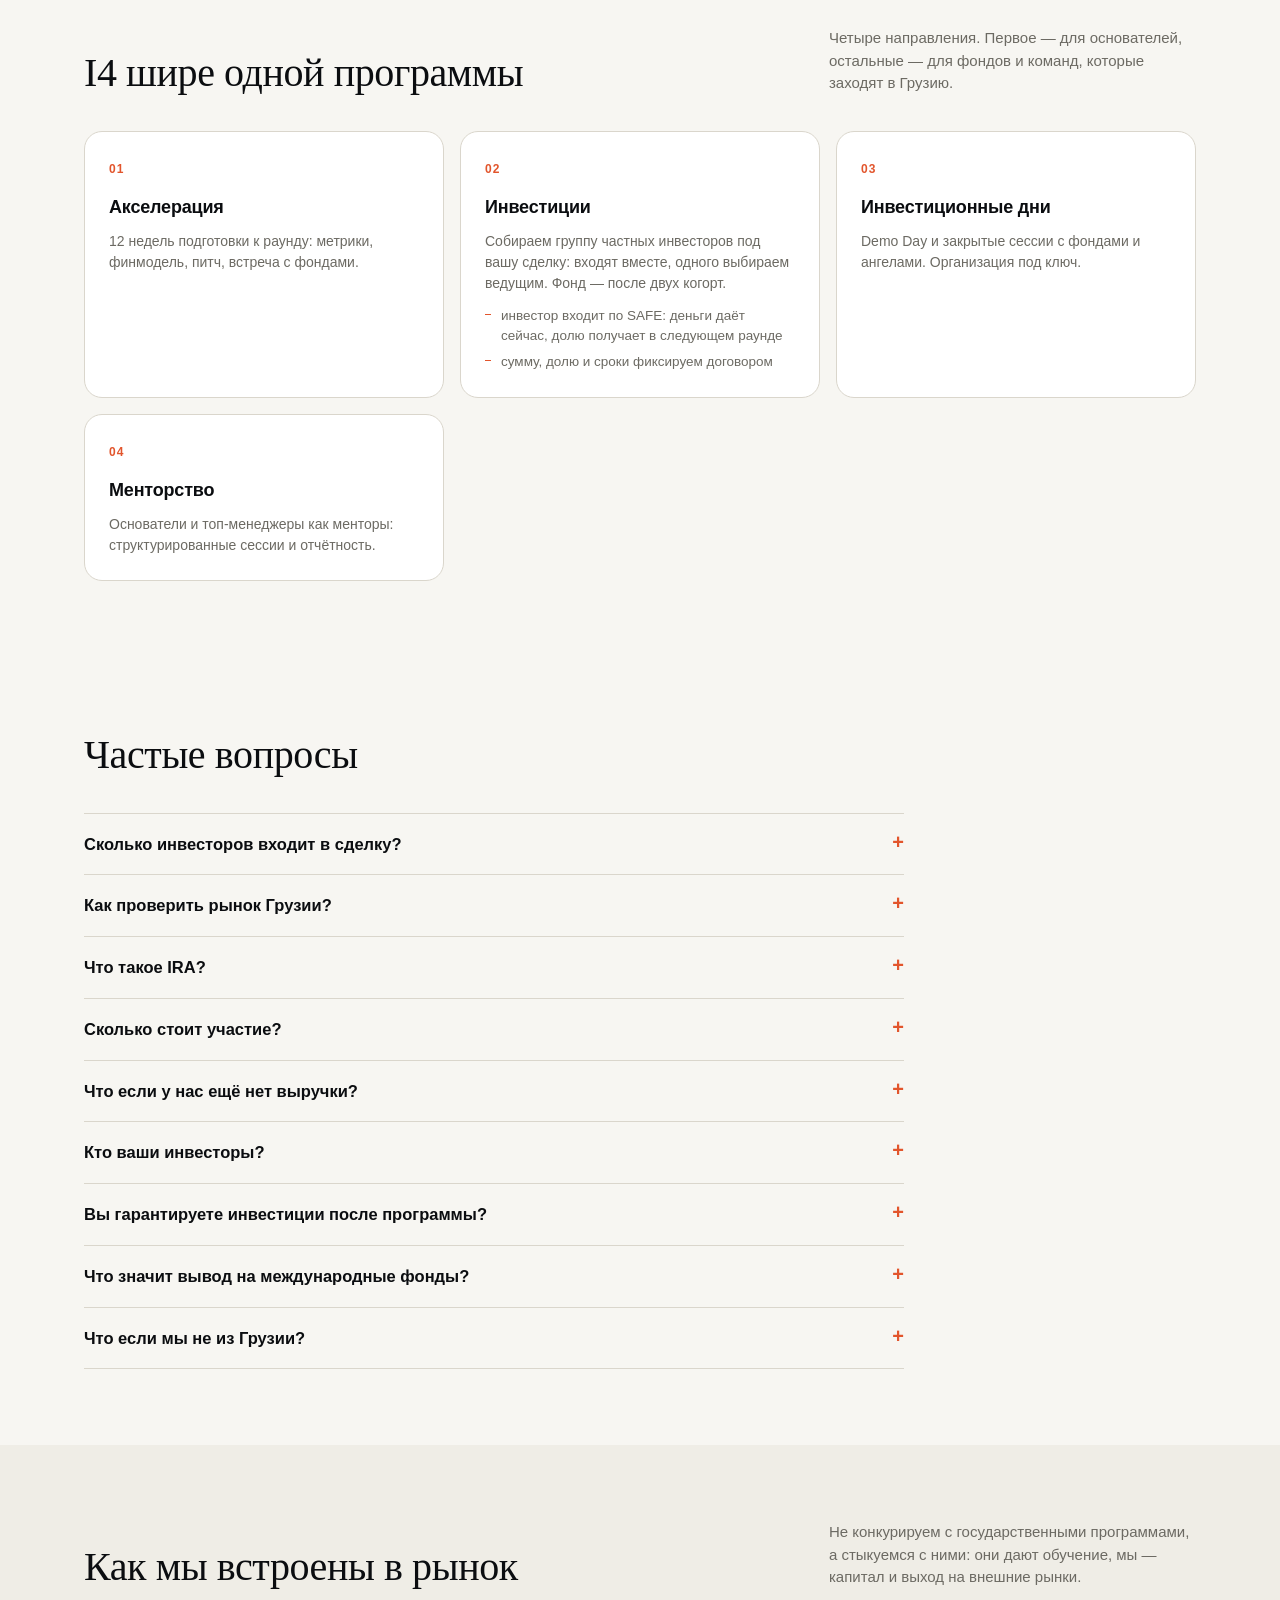
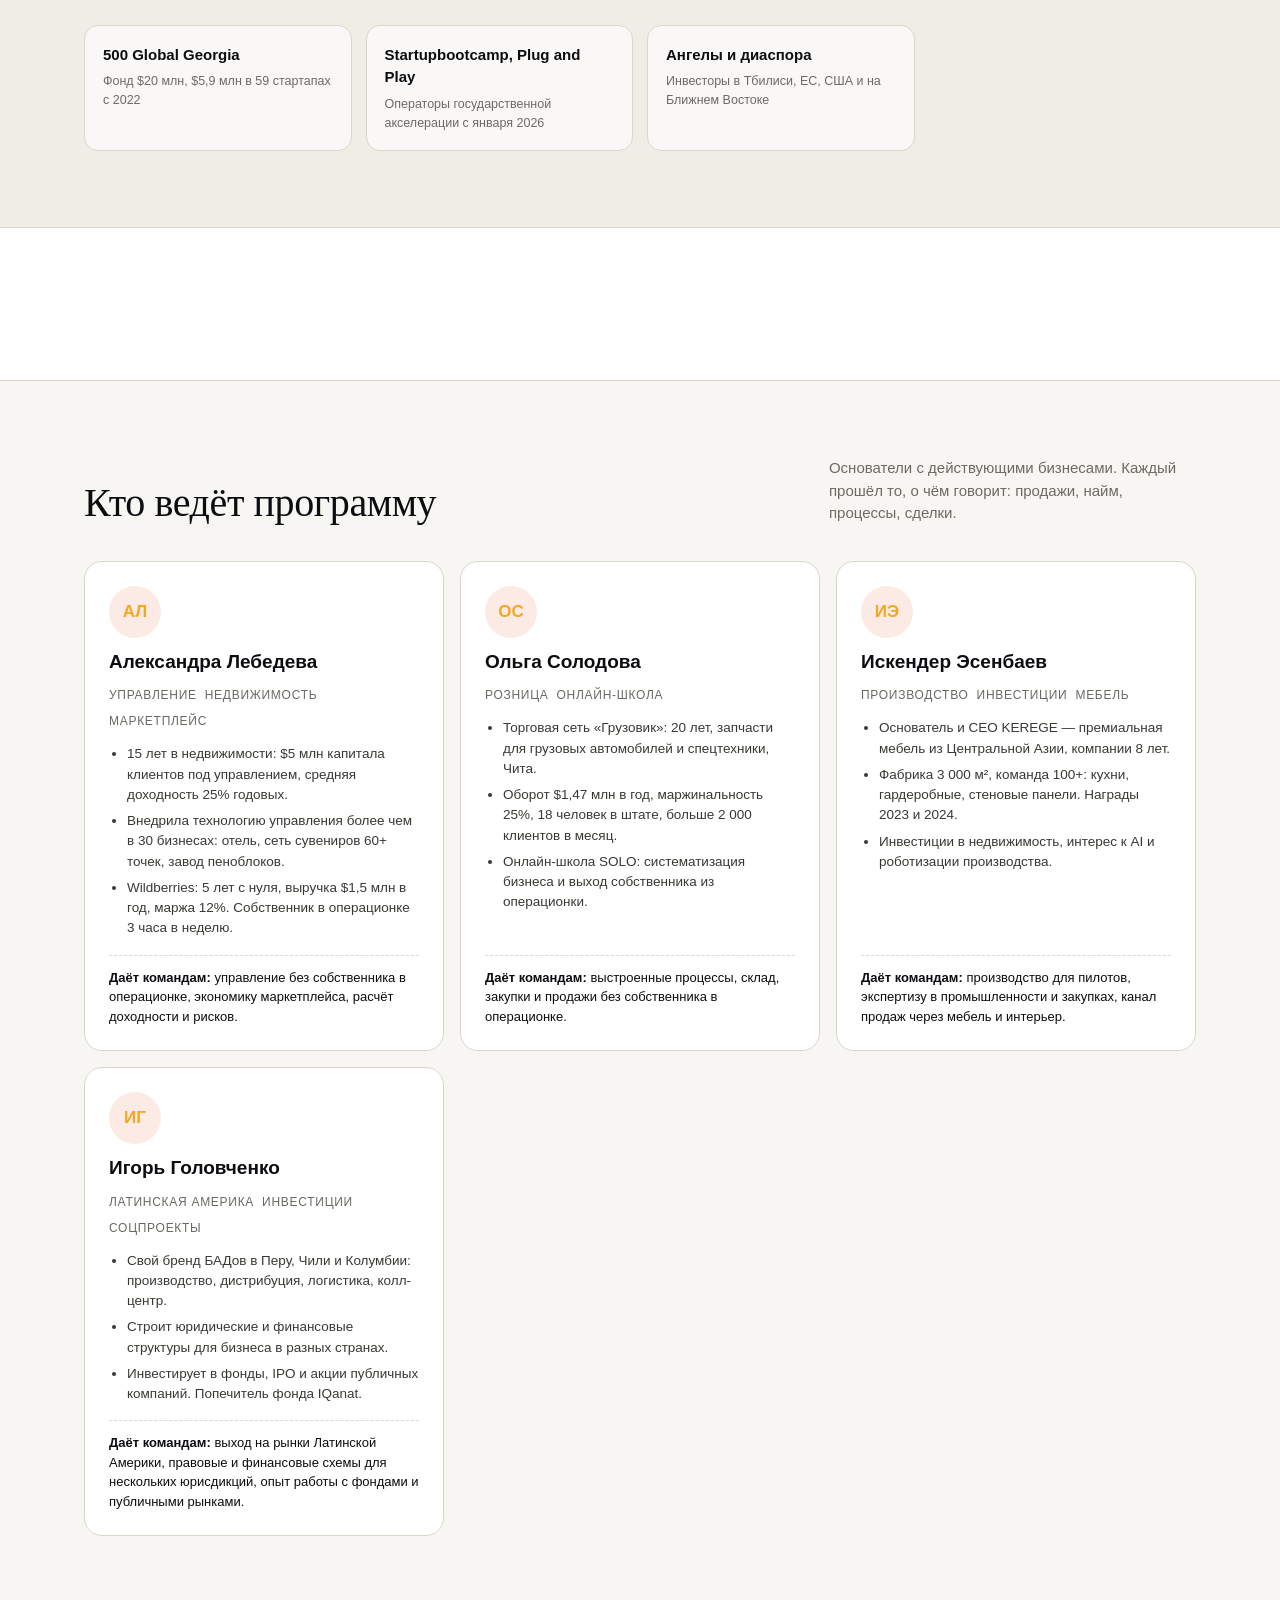
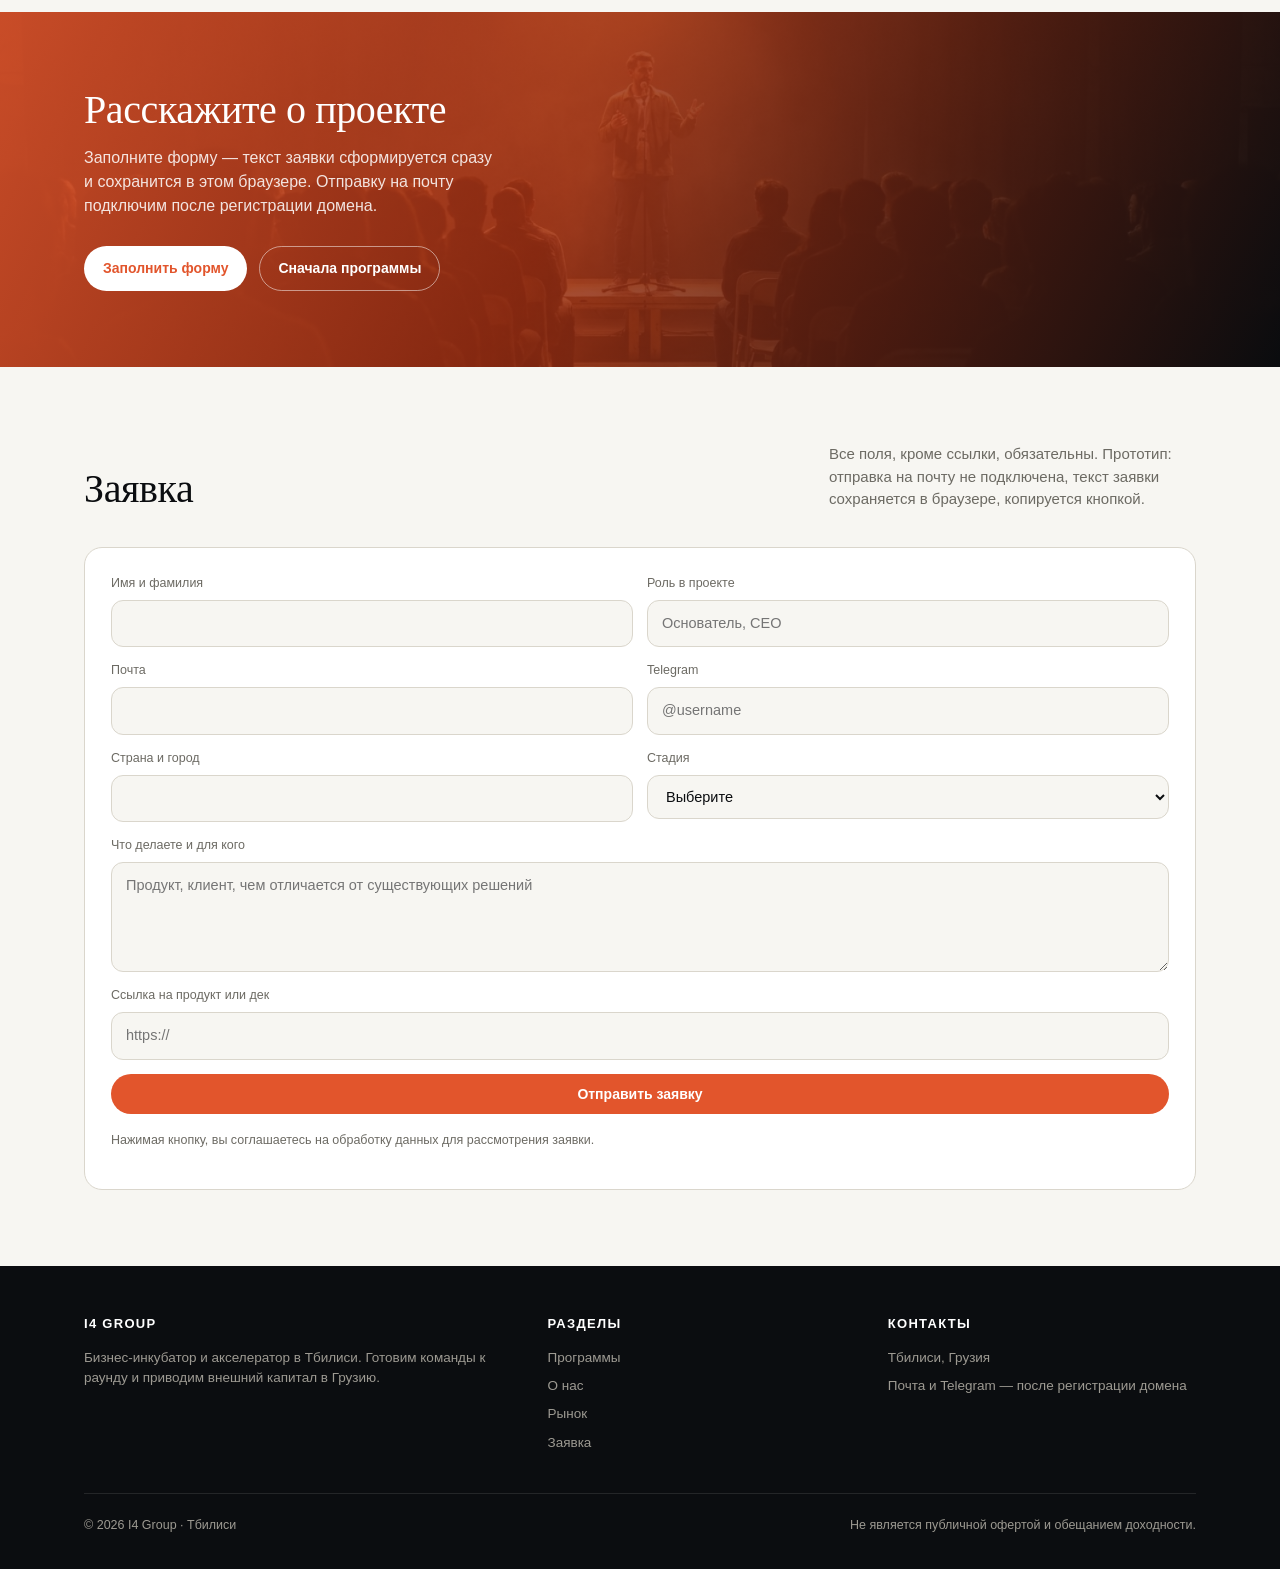
==== commit 9ba8882d: "content: путь к раунду (MVP-финмодель-продажи-упаковка-инвесторы), карточка Игоря, убрана инкубация," ====
--- a/index.html
+++ b/index.html
@@ -4,11 +4,11 @@
 <meta charset="utf-8">
 <meta name="viewport" content="width=device-width, initial-scale=1">
 <title>I4 GROUP — доведём стартап до инвесторов за 12 недель</title>
-<meta name="description" content="I4 — акселератор в Тбилиси: 12 недель подготовки к раунду, документы сделки, синдикат ангелов и выход на международные фонды.">
+<meta name="description" content="I4 — акселератор в Тбилиси: 12 недель подготовки к раунду, документы сделки, встречи с ангелами и выход на международные фонды.">
 <meta name="robots" content="noindex, nofollow">
 <meta property="og:title" content="I4 GROUP — доведём ваш стартап до инвесторов">
 <meta property="og:description" content="Готовим грузинские команды к раунду с международными фондами и остаёмся с ними на год после Demo Day.">
-<link rel="stylesheet" href="assets/style.css">
+<link rel="stylesheet" href="assets/style.css?v=20261110d">
 </head>
 <body>
 
@@ -34,15 +34,15 @@
 </header>
 
 <section class="hero">
-  <div class="hero-bg" aria-hidden="true"></div>
   <div class="wrap">
     <div class="eyebrow">Акселератор · Тбилиси</div>
     <h1 class="serif">Доведём стартап<br><span class="hl">до инвесторов со&nbsp;всего мира</span></h1>
-    <p class="lead">12 недель приводим цифры, документы и питч в вид, в котором фонд готов смотреть сделку. Потом знакомим лично: фонды и ангелы Европы, США, Ближнего Востока.</p>
+    <p class="lead">Берём проекты с готовым MVP. За 12 недель выстраиваем финмодель, ставим продажи, собираем упаковку — и выводим к инвесторам: фонды и ангелы Европы, США, Ближнего Востока.</p>
     <div class="hero-cta">
       <a class="btn btn-accent" href="#form">Подать проект</a>
       <a class="btn btn-ghost" href="#included">Что входит в программу →</a>
     </div>
+    <figure class="hero-shot"><img src="assets/img/hero-tbilisi.jpg" alt="Тбилиси, старый город и крепость Нарикала" loading="eager"></figure>
     <div class="facts">
       <div class="fact"><b>12&nbsp;недель</b><span>программа подготовки к раунду</span><em>что мы обещаем</em></div>
       <div class="fact"><b>40</b><span>фондов и бизнес-ангелов в списке под каждую команду</span><em>что мы обещаем</em></div>
@@ -58,6 +58,22 @@
   </div>
 </section>
 
+<section class="path" id="path">
+  <div class="wrap">
+    <div class="sec-head">
+      <h2 class="serif">Как идём к раунду</h2>
+      <p>Пять шагов, порядок не меняем. Деньги приходят после того, как есть продукт, цифры, продажи и упаковка.</p>
+    </div>
+    <ol class="path-list">
+      <li><b>01</b><span>MVP</span><em>Берём команды с работающим продуктом и первыми клиентами</em></li>
+      <li><b>02</b><span>Финмодель</span><em>Выручка, расходы, найм, runway на 24 месяца</em></li>
+      <li><b>03</b><span>Продажи</span><em>Канал, цена, повторные продажи, план на год</em></li>
+      <li><b>04</b><span>Упаковка</span><em>Дек, one-pager, data room, документы сделки</em></li>
+      <li><b>05</b><span>Инвесторы</span><em>Личные знакомства с фондами и ангелами, до term sheet</em></li>
+    </ol>
+  </div>
+</section>
+
 <section id="gap">
   <div class="wrap">
     <div class="sec-head">
@@ -96,7 +112,7 @@
   <div class="wrap">
     <div class="sec-head">
       <h2 class="serif">Программы</h2>
-      <p>Четыре программы, один результат — следующий раунд. Каждая заканчивается тем, что можно показать инвестору.</p>
+      <p>Три программы, один результат — следующий раунд. Каждая заканчивается тем, что можно показать инвестору.</p>
     </div>
     <div class="prog-list" id="progList" hidden>
     <div class="grid-2">
@@ -111,15 +127,6 @@
       </article>
       <article class="pcard">
         <div>
-          <span class="tag">Инкубация</span>
-          <h3>I4 Pre-Flight</h3>
-          <div class="meta"><span>8 недель</span><span>Идея</span><span>Тбилиси, Батуми, Кутаиси</span></div>
-          <p>Проверка гипотез и сборка MVP. Для тех, у кого есть идея и нет продукта.</p>
-        </div>
-        <div class="foot"><span class="status open">Набор открыт</span><a class="btn btn-ghost" href="program.html#preflight">Подробнее</a></div>
-      </article>
-      <article class="pcard">
-        <div>
           <span class="tag">Креативные индустрии</span>
           <h3>I4 Creative</h3>
           <div class="meta"><span>6 недель</span><span>Буткемпы</span><span>Тбилиси, Батуми</span></div>
@@ -154,19 +161,21 @@
       <img src="assets/img/founders-table.jpg" alt="Команда разбирает финансовые показатели за столом" loading="lazy">
     </figure>
     <div class="grid-3">
-      <article class="card"><span class="num">01</span><h3>Диагностика и метрики</h3><p>Разбор воронки, retention и стоимости привлечения. На выходе — таблица метрик, по которой фонд принимает решение.</p></article>
+      <article class="card"><span class="num">01</span><h3>MVP и метрики</h3><p>Смотрим, что уже работает: продукт, первые клиенты, воронка. На входе нужен MVP и хотя бы один платящий клиент. На выходе — таблица метрик, по которой фонд принимает решение.</p></article>
       <article class="card"><span class="num">02</span><h3>Финмодель на 24 месяца</h3><p>Выручка, расходы, найм, runway. Сценарии — базовый, рост и кризис; модель отдаём в редактируемом файле.</p></article>
-      <article class="card"><span class="num">03</span><h3>Документы сделки</h3><p>Term sheet, SAFE, cap table, корпоративные решения. Пакет на 10 рабочих дней, проверенный юристом.</p>
+      <article class="card"><span class="num">03</span><h3>Продажи</h3><p>Разбираем канал, цену и повторные продажи. Собираем план продаж на 12 месяцев с цифрами, а не с обещаниями. Здесь же — сессии с менторами-основателями, которые сами прошли раунд.</p></article>
+      <article class="card"><span class="num">04</span><h3>Упаковка и документы сделки</h3><p>Дек на 10 слайдов, one-pager на английском, data room и пакет документов сделки за 10 рабочих дней, проверенный юристом.</p>
         <dl class="glossary">
           <dt>Term sheet</dt><dd>Лист условий на 2–4 страницы: сколько денег даёт инвестор, какая доля и оценка, какие у него права. Это рамка будущей сделки — окончательные документы готовят после того, как условия согласованы.</dd>
           <dt>SAFE</dt><dd>Договор, по которому инвестор платит сейчас, а долю получает в следующем раунде по его цене. Короче и дешевле обычного договора об инвестициях. Если раунд не состоится, деньги не возвращаются — это цена скорости.</dd>
           <dt>Cap table</dt><dd>Таблица владения: сколько у основателей, инвесторов и у команды по опционам, кто сколько процентов получит при продаже компании. Без неё фонд не считает сделку.</dd>
           <dt>Корпоративные решения</dt><dd>Протоколы участников и совета директоров: одобрить выпуск новых долей, изменение устава, привлечение денег. Без них сделку не зарегистрируют, и деньги нельзя принять законно.</dd>
-        </dl></article>
-      <article class="card"><span class="num">04</span><h3>Менторы-основатели</h3><p>Шесть сессий с людьми, которые сами прошли раунд. Не консультанты с презентацией, а разбор вашей ситуации.</p></article>
-      <article class="card"><span class="num">05</span><h3>Встречи с инвесторами</h3><p>Минимум пять личных знакомств с инвесторами под вашу стадию и отрасль. Каждая встреча — с разбором после.</p></article>
+        </dl>
+      </article>
+      <article class="card"><span class="num">05</span><h3>Выход к инвесторам</h3><p>Минимум пять личных знакомств с инвесторами под вашу стадию и отрасль. Каждая встреча — с разбором после.</p></article>
       <article class="card"><span class="num">06</span><h3>Demo Day и после</h3><p>Питч перед ангелами и фондами, затем 12 месяцев сопровождения: раунд, найм, продажи.</p></article>
     </div>
+  </div>
   </div>
 </section>
 
@@ -186,7 +195,7 @@
       <div class="pcard"><div><span class="tag">03 · знакомства</span><h3>Личные знакомства</h3><p>Заходим через менторов, выпускников и диаспору. Минимум пять знакомств на команду под вашу стадию и отрасль.</p></div></div>
       <div class="pcard"><div><span class="tag">04 · подготовка</span><h3>Репетиции и разбор</h3><p>Прогон питча с инвестором-ментором, разбор слабых ответов, вопросы, которые задаст due diligence.</p></div></div>
       <div class="pcard"><div><span class="tag">05 · сделка</span><h3>До term sheet</h3><p>Сопровождение переговоров, оценка, условия, юрист на вашей стороне. Дальше — закрытие раунда.</p></div></div>
-      <div class="pcard"><div><span class="tag">куда</span><h3>Какие фонды</h3><p>VC Европы, США и Ближнего Востока на pre-seed и seed, фонды с фокусом на Кавказ и CEE, синдикаты диаспоры, корпоративные инвесторы.</p></div></div>
+      <div class="pcard"><div><span class="tag">куда</span><h3>Какие фонды</h3><p>VC Европы, США и Ближнего Востока на pre-seed и seed, фонды с фокусом на Кавказ и CEE, объединения инвесторов из диаспоры, корпоративные инвесторы.</p></div></div>
     </div>
       <p class="hint" style="margin-top:18px">Список партнёрских фондов формируется под первую когорту: публикуем только тех, кто дал согласие на упоминание. Вывод на фонд не гарантирует инвестицию — решение принимает фонд.</p>
     </div>
@@ -200,14 +209,13 @@
   <div class="wrap">
     <div class="sec-head">
       <h2 class="serif">I4 шире одной программы</h2>
-      <p>Пять направлений. Первые два — для основателей, остальные — для фондов и команд, которые заходят в Грузию.</p>
+      <p>Четыре направления. Первое — для основателей, остальные — для фондов и команд, которые заходят в Грузию.</p>
     </div>
     <div class="grid-3">
-      <article class="card"><span class="num">01</span><h3>Инкубация</h3><p>Идея до MVP: проверка спроса, первые клиенты, юнит-экономика.</p></article>
-      <article class="card"><span class="num">02</span><h3>Акселерация</h3><p>12 недель подготовки к раунду: метрики, финмодель, питч, встреча с фондами.</p></article>
-      <article class="card"><span class="num">03</span><h3>Инвестиции</h3><p>Собираем группу частных инвесторов под вашу сделку: входят вместе, одного выбираем ведущим. Фонд — после двух когорт.</p><ul><li>инвестор входит по SAFE: деньги даёт сейчас, долю получает в следующем раунде</li><li>сумму, долю и сроки фиксируем договором</li></ul></article>
-      <article class="card"><span class="num">04</span><h3>Инвестиционные дни</h3><p>Demo Day и закрытые сессии с фондами и ангелами. Организация под ключ.</p></article>
-      <article class="card"><span class="num">05</span><h3>Менторство</h3><p>Основатели и топ-менеджеры как менторы: структурированные сессии и отчётность.</p></article>
+      <article class="card"><span class="num">01</span><h3>Акселерация</h3><p>12 недель подготовки к раунду: метрики, финмодель, питч, встреча с фондами.</p></article>
+      <article class="card"><span class="num">02</span><h3>Инвестиции</h3><p>Собираем группу частных инвесторов под вашу сделку: входят вместе, одного выбираем ведущим. Фонд — после двух когорт.</p><ul><li>инвестор входит по SAFE: деньги даёт сейчас, долю получает в следующем раунде</li><li>сумму, долю и сроки фиксируем договором</li></ul></article>
+      <article class="card"><span class="num">03</span><h3>Инвестиционные дни</h3><p>Demo Day и закрытые сессии с фондами и ангелами. Организация под ключ.</p></article>
+      <article class="card"><span class="num">04</span><h3>Менторство</h3><p>Основатели и топ-менеджеры как менторы: структурированные сессии и отчётность.</p></article>
     </div>
   </div>
 </section>
@@ -218,11 +226,11 @@
       <h2 class="serif">Частые вопросы</h2>
     </div>
     <div class="faq">
-      <details open><summary>Что такое синдикат ангелов?</summary><p>Когда в вашу компанию вкладывают несколько частных инвесторов сразу, одной сделкой. Один из них ведёт сделку с вами: проверяет цифры, готовит документы. Остальные видят те же условия и решают сами.</p></details>
+      <details><summary>Сколько инвесторов входит в сделку?</summary><p>Сколько нужно команде. Если инвесторов несколько, они входят одной сделкой на одинаковых условиях: один ведёт проверку и документы, остальные видят те же цифры и решают сами.</p></details>
       <details><summary>Как проверить рынок Грузии?</summary><p>Три месяца в Тбилиси без переезда всей компании: юрлицо, счёт, офис, рабочее место для команды и пять встреч с потенциальными клиентами. По каждой встрече — отчёт. Итог: стоит ли выходить на рынок Грузии и с чем именно.</p></details>
       <details><summary>Что такое IRA?</summary><p>Investment Readiness Accelerator — «акселератор готовности к инвестициям». Название объясняет смысл: за 12 недель команда доводит метрики, финмодель, документы сделки и питч до состояния, в котором фонд готов рассматривать сделку. Программа заканчивается встречами с фондами и Demo Day — это подготовка к раунду, а не гарантия инвестиции.</p></details>
       <details><summary>Сколько стоит участие?</summary><p>Условия обсуждаем на созвоне и фиксируем договором. На сайте цифр не публикуем: они зависят от стадии, размера чека и того, что команде нужно от программы.</p></details>
-      <details><summary>Что если у нас ещё нет выручки?</summary><p>Идёте в Pre-Flight: восемь недель на проверку спроса и MVP. В IRA берём команды с работающим продуктом и первыми клиентами.</p></details>
+      <details><summary>Что если у нас ещё нет выручки?</summary><p>Берём команды с работающим продуктом и первыми клиентами: без этого фонду нечего смотреть. Если продукта ещё нет — возвращайтесь, когда появятся первые платящие клиенты.</p></details>
       <details><summary>Кто ваши инвесторы?</summary><p>Частные инвесторы, которые вкладывают вместе с нами, и партнёрские фонды. Инвестор входит по стандартному документу SAFE.</p></details>
       <details><summary>Вы гарантируете инвестиции после программы?</summary><p>Нет. Мы готовим к раунду и организуем встречи, но решение принимает инвестор. Гарантий доходности не даём и не продаём «участие в раунде».</p></details>
       <details><summary>Что значит вывод на международные фонды?</summary><p>Мы собираем карту фондов под вашу стадию и отрасль, готовим материалы на английском и data room, знакомим лично и ведём переговоры до term sheet. Инвестицию это не гарантирует: решение принимает фонд.</p></details>
@@ -247,7 +255,6 @@
 
 <section class="quote">
   <div class="wrap">
-    <blockquote class="serif">Имя собирается просто: «I» — Искендер, Игорь, инновации и инвестиции. «4» — четыре основателя, четыре направления и одна большая цель.</blockquote>
   </div>
 </section>
 
@@ -292,10 +299,16 @@
         </ul>
         <p class="gives"><b>Даёт командам:</b> производство для пилотов, экспертизу в промышленности и закупках, канал продаж через мебель и интерьер.</p>
       </article>
-      <article class="founder empty">
-        <div class="ava">+</div>
-        <h3>Ещё два основателя</h3>
-        <p>Место готово. Здесь появятся истории остальных участников: бизнес, цифры и чем каждый помогает командам.</p>
+      <article class="founder">
+        <div class="ava">ИГ</div>
+        <h3>Игорь Головченко</h3>
+        <div class="meta"><span>Латинская Америка</span><span>инвестиции</span><span>соцпроекты</span></div>
+        <ul>
+          <li>Свой бренд БАДов в Перу, Чили и Колумбии: производство, дистрибуция, логистика, колл-центр.</li>
+          <li>Строит юридические и финансовые структуры для бизнеса в разных странах.</li>
+          <li>Инвестирует в фонды, IPO и акции публичных компаний. Попечитель фонда IQanat.</li>
+        </ul>
+        <p class="gives"><b>Даёт командам:</b> выход на рынки Латинской Америки, правовые и финансовые схемы для нескольких юрисдикций, опыт работы с фондами и публичными рынками.</p>
       </article>
     </div>
   </div>
@@ -375,6 +388,6 @@
   </div>
 </footer>
 
-<script src="assets/app.js"></script>
+<script src="assets/app.js?v=20261110d"></script>
 </body>
 </html>
--- a/assets/style.css
+++ b/assets/style.css
@@ -41,10 +41,7 @@
 
 /* hero */
 .hero{background:var(--ink);color:#fff;padding:88px 0 64px;position:relative;overflow:hidden}
-.hero-bg{position:absolute;inset:0;background:url("img/hero-tbilisi.jpg") center 42%/cover no-repeat;opacity:.85}
-.hero-bg:after{content:"";position:absolute;inset:0;background:linear-gradient(101deg,rgba(11,13,16,.96) 0%,rgba(11,13,16,.62) 52%,rgba(11,13,16,.82) 100%)}
 .hero>.wrap{position:relative;z-index:1}
-@media(max-width:760px){.hero-bg:after{background:linear-gradient(180deg,rgba(11,13,16,.92) 0%,rgba(11,13,16,.68) 38%,rgba(11,13,16,.95) 100%)}}
 .hero:after{content:"";position:absolute;inset:auto -20% -60% -20%;height:70%;background:radial-gradient(60% 100% at 50% 0,rgba(226,85,44,.28),transparent 70%);pointer-events:none}
 .eyebrow{display:inline-flex;align-items:center;gap:10px;font-size:12px;letter-spacing:.16em;text-transform:uppercase;color:var(--accent-2);font-weight:600;margin-bottom:22px}
 .eyebrow:before{content:"";width:26px;height:1px;background:var(--accent-2)}
@@ -247,14 +244,22 @@
 .ava.big{width:64px;height:64px;font-size:20px}
 .origin-text p{margin:0 0 12px}
 .origin-text .lead{font-size:15px;line-height:1.5;color:#2b2a30}
-.facts{display:grid;grid-template-columns:repeat(2,1fr);gap:12px;margin:14px 0 16px}
-.facts>div{border:1px solid #e6e4ea;border-radius:12px;padding:12px 14px;background:#faf9fb}
-.facts b{display:block;font-size:19px;letter-spacing:-.3px;margin-bottom:4px}
-.facts span{font-size:12px;color:#55525e;line-height:1.35;display:block}
 .origin-text a{color:var(--accent-2)}
-@media(max-width:860px){.origin{grid-template-columns:1fr;gap:20px}.facts{grid-template-columns:1fr 1fr}}
-@media(max-width:420px){.facts{grid-template-columns:1fr}}
 
 .banner{margin:22px 0 28px;border-radius:var(--radius);overflow:hidden;border:1px solid var(--line);background:#eae7df}
 .banner img{display:block;width:100%;height:clamp(210px,31vw,380px);object-fit:cover}
 @media(max-width:560px){.banner img{height:210px}}
+
+.hero-shot{margin:30px 0 6px;border-radius:18px;overflow:hidden;border:1px solid rgba(255,255,255,.14);box-shadow:0 22px 60px rgba(0,0,0,.38)}
+.hero-shot img{display:block;width:100%;height:clamp(190px,30vw,400px);object-fit:cover}
+@media(max-width:760px){.hero-shot img{height:230px}}
+
+/* путь к раунду */
+.path{background:#fff;border-top:1px solid var(--line);border-bottom:1px solid var(--line);padding:56px 0}
+.path-list{display:grid;grid-template-columns:repeat(5,1fr);gap:1px;list-style:none;padding:0;margin:0;background:var(--line);border:1px solid var(--line);border-radius:var(--radius);overflow:hidden}
+.path-list li{background:#fff;padding:20px 18px}
+.path-list b{display:block;color:var(--accent);font-size:12px;letter-spacing:.1em}
+.path-list span{display:block;font-weight:700;font-size:17px;margin:6px 0 6px}
+.path-list em{font-style:normal;color:var(--muted);font-size:13px;line-height:1.35;display:block}
+@media(max-width:900px){.path-list{grid-template-columns:repeat(2,1fr)}}
+@media(max-width:560px){.path-list{grid-template-columns:1fr}.path{padding:44px 0}}
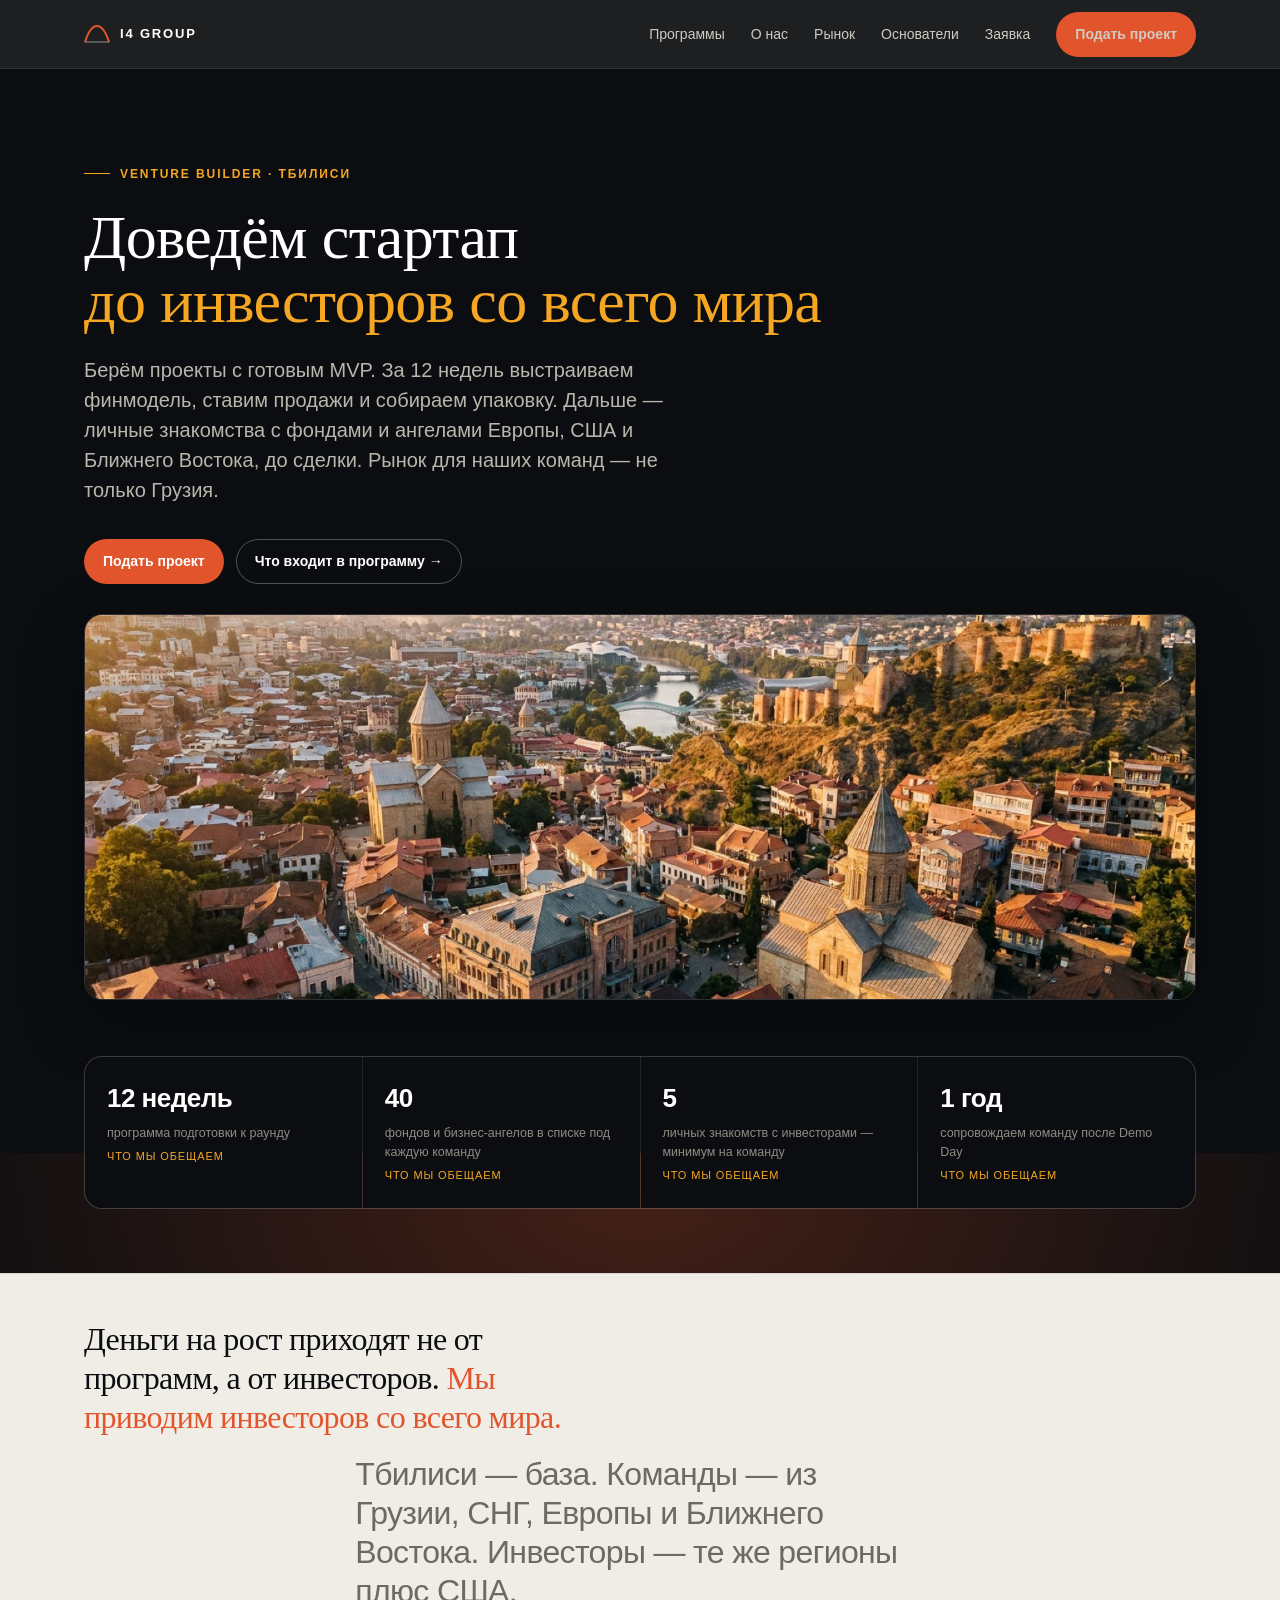
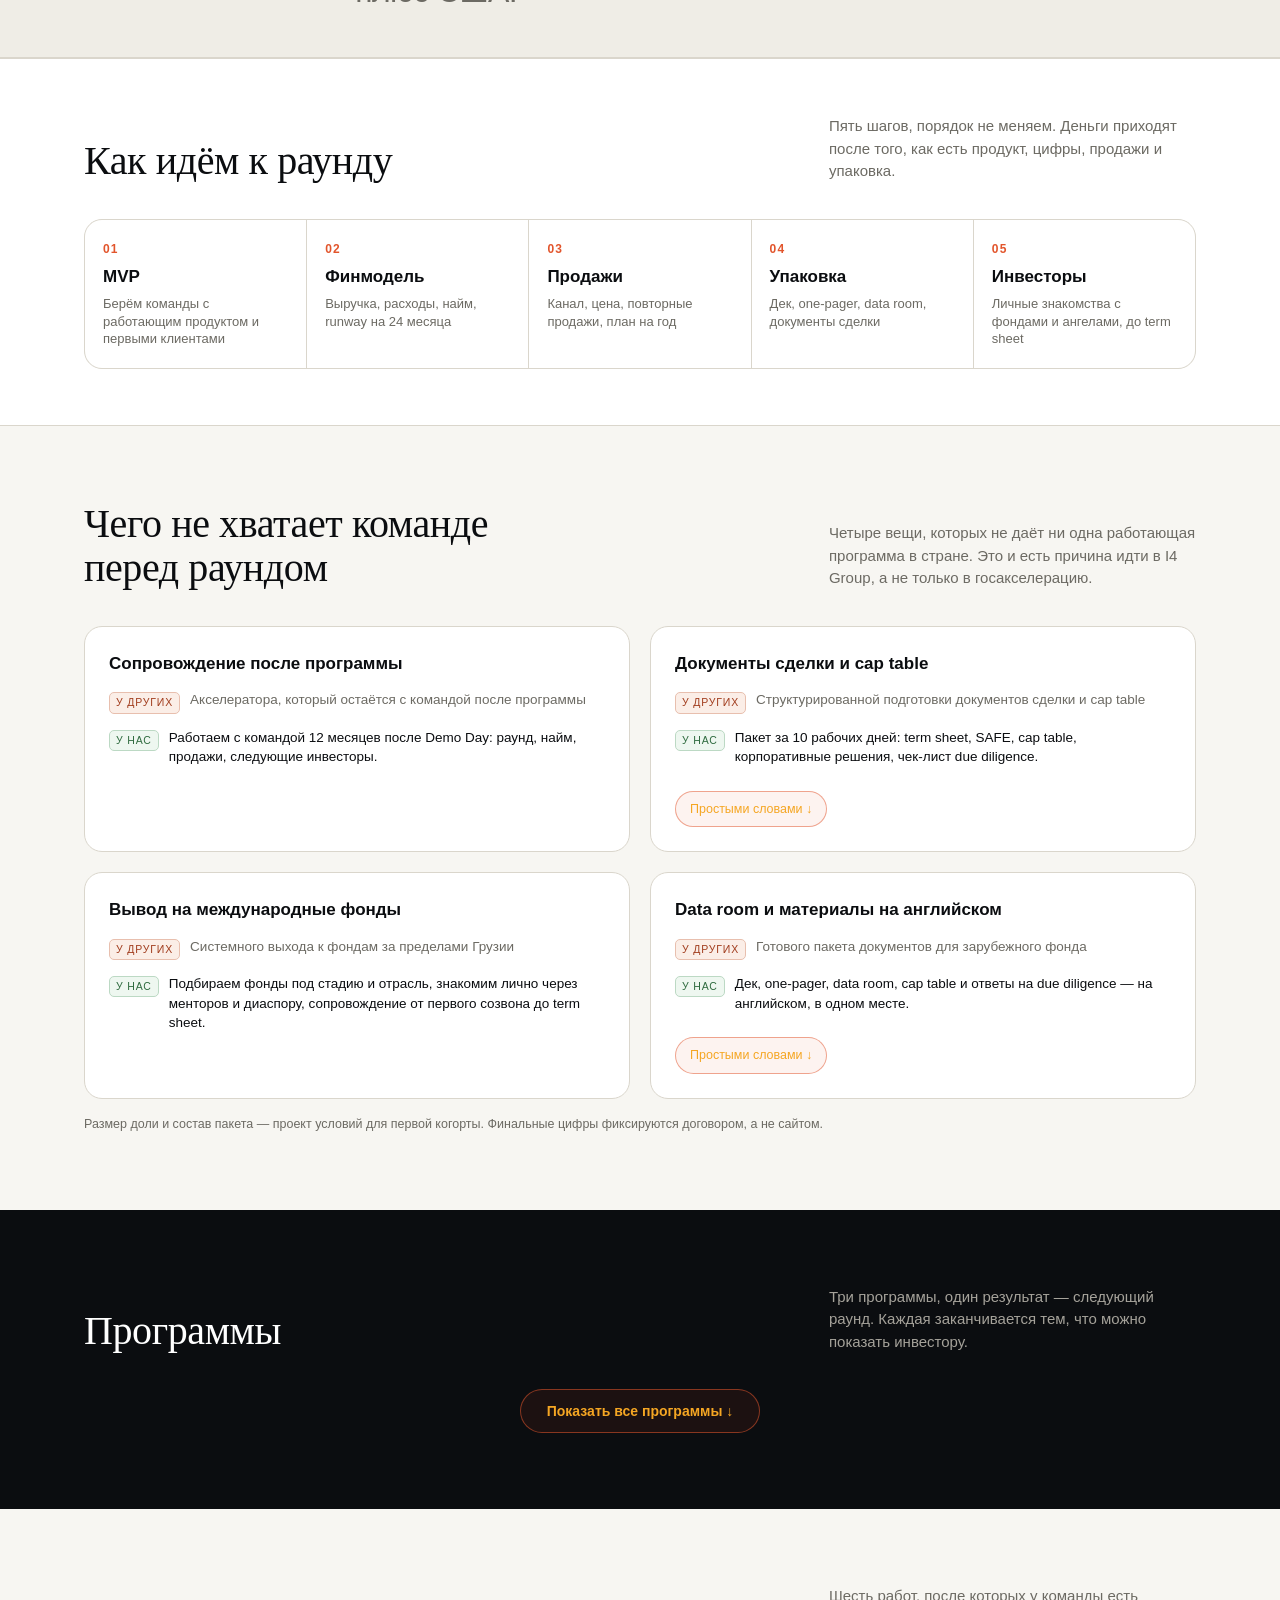
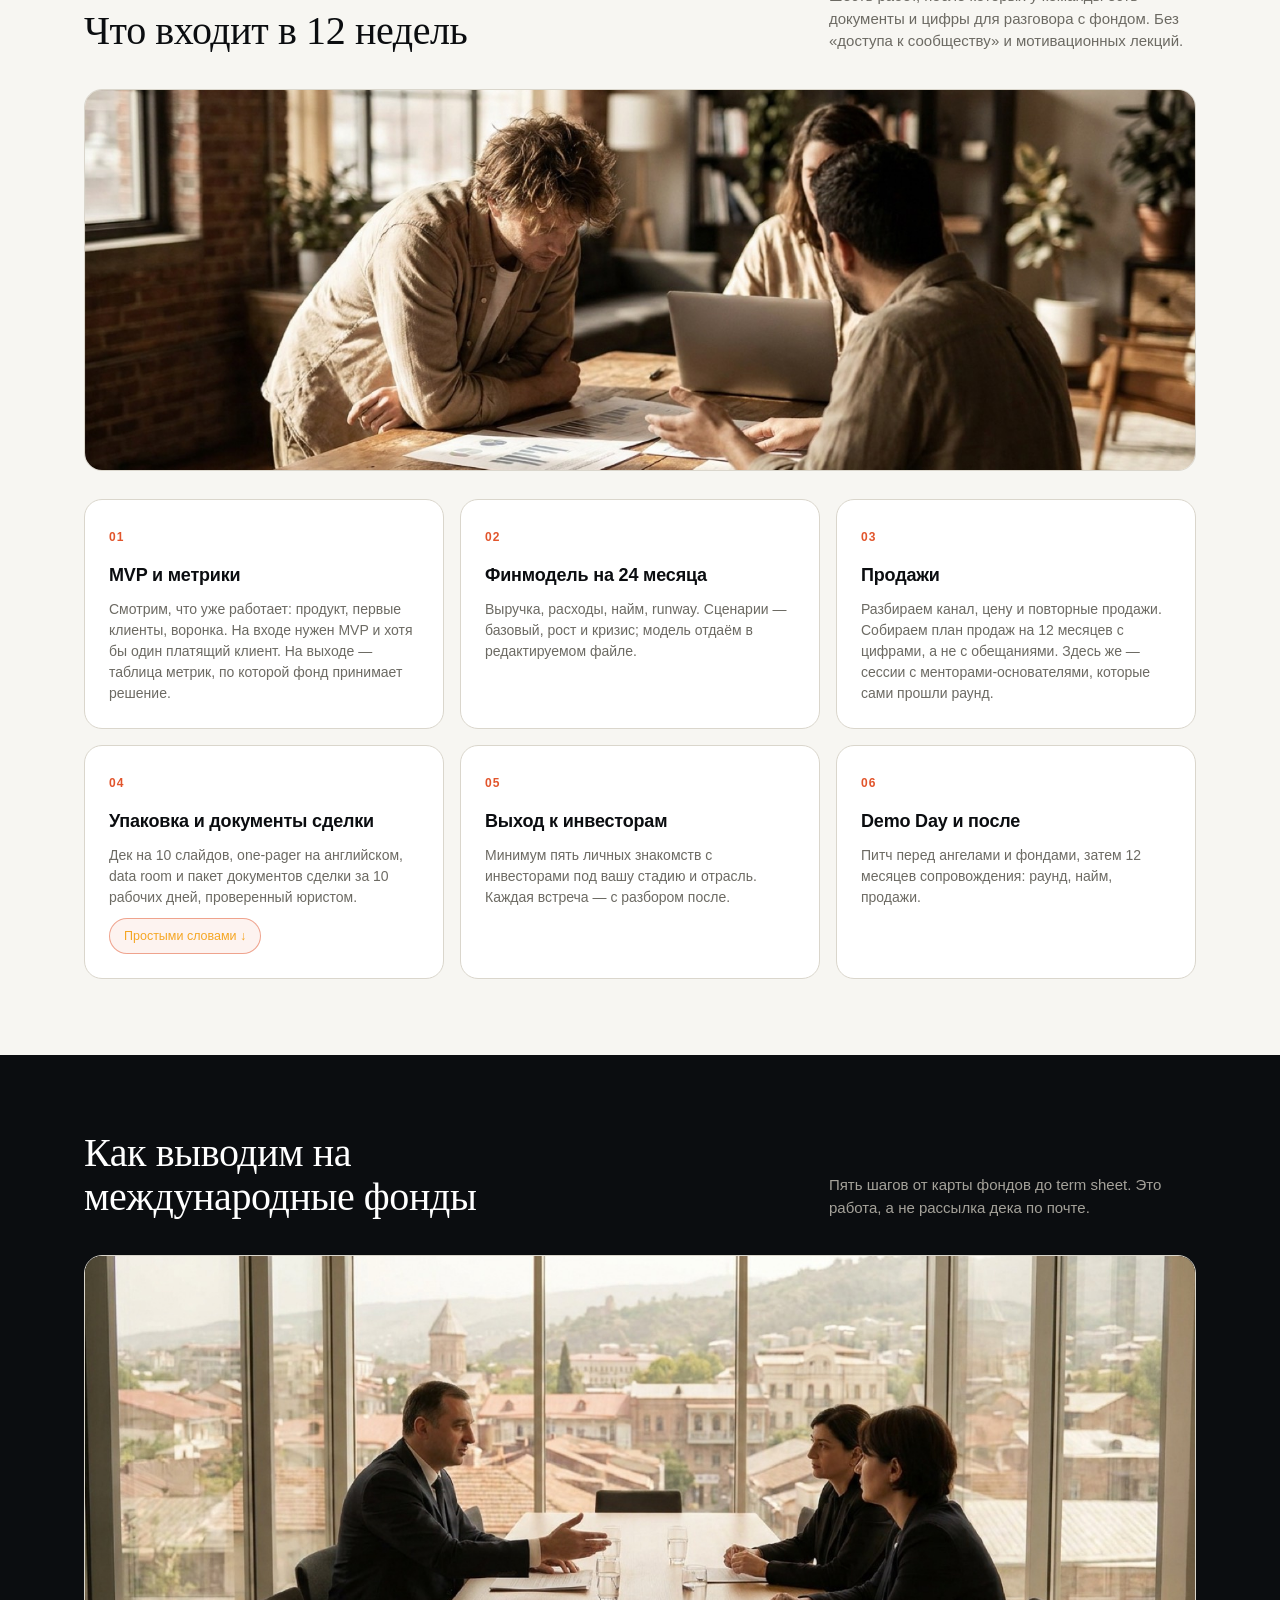
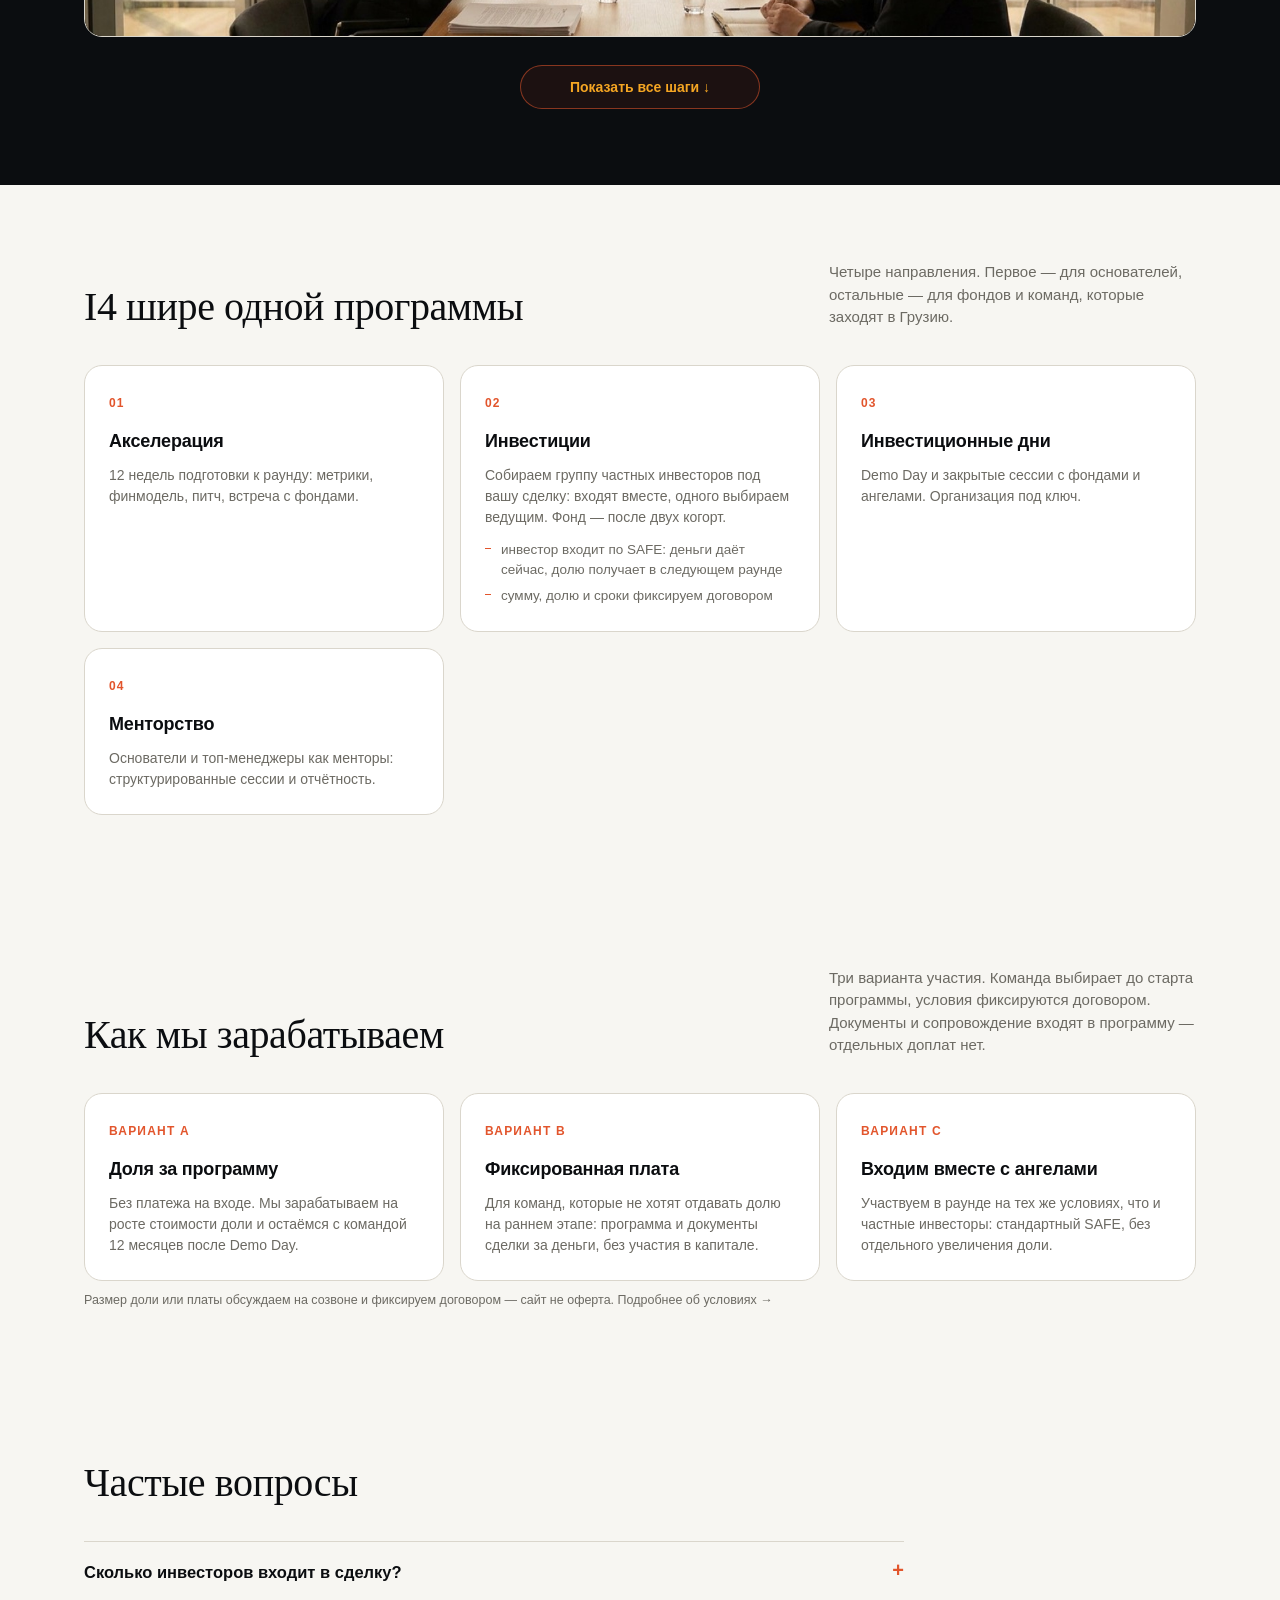
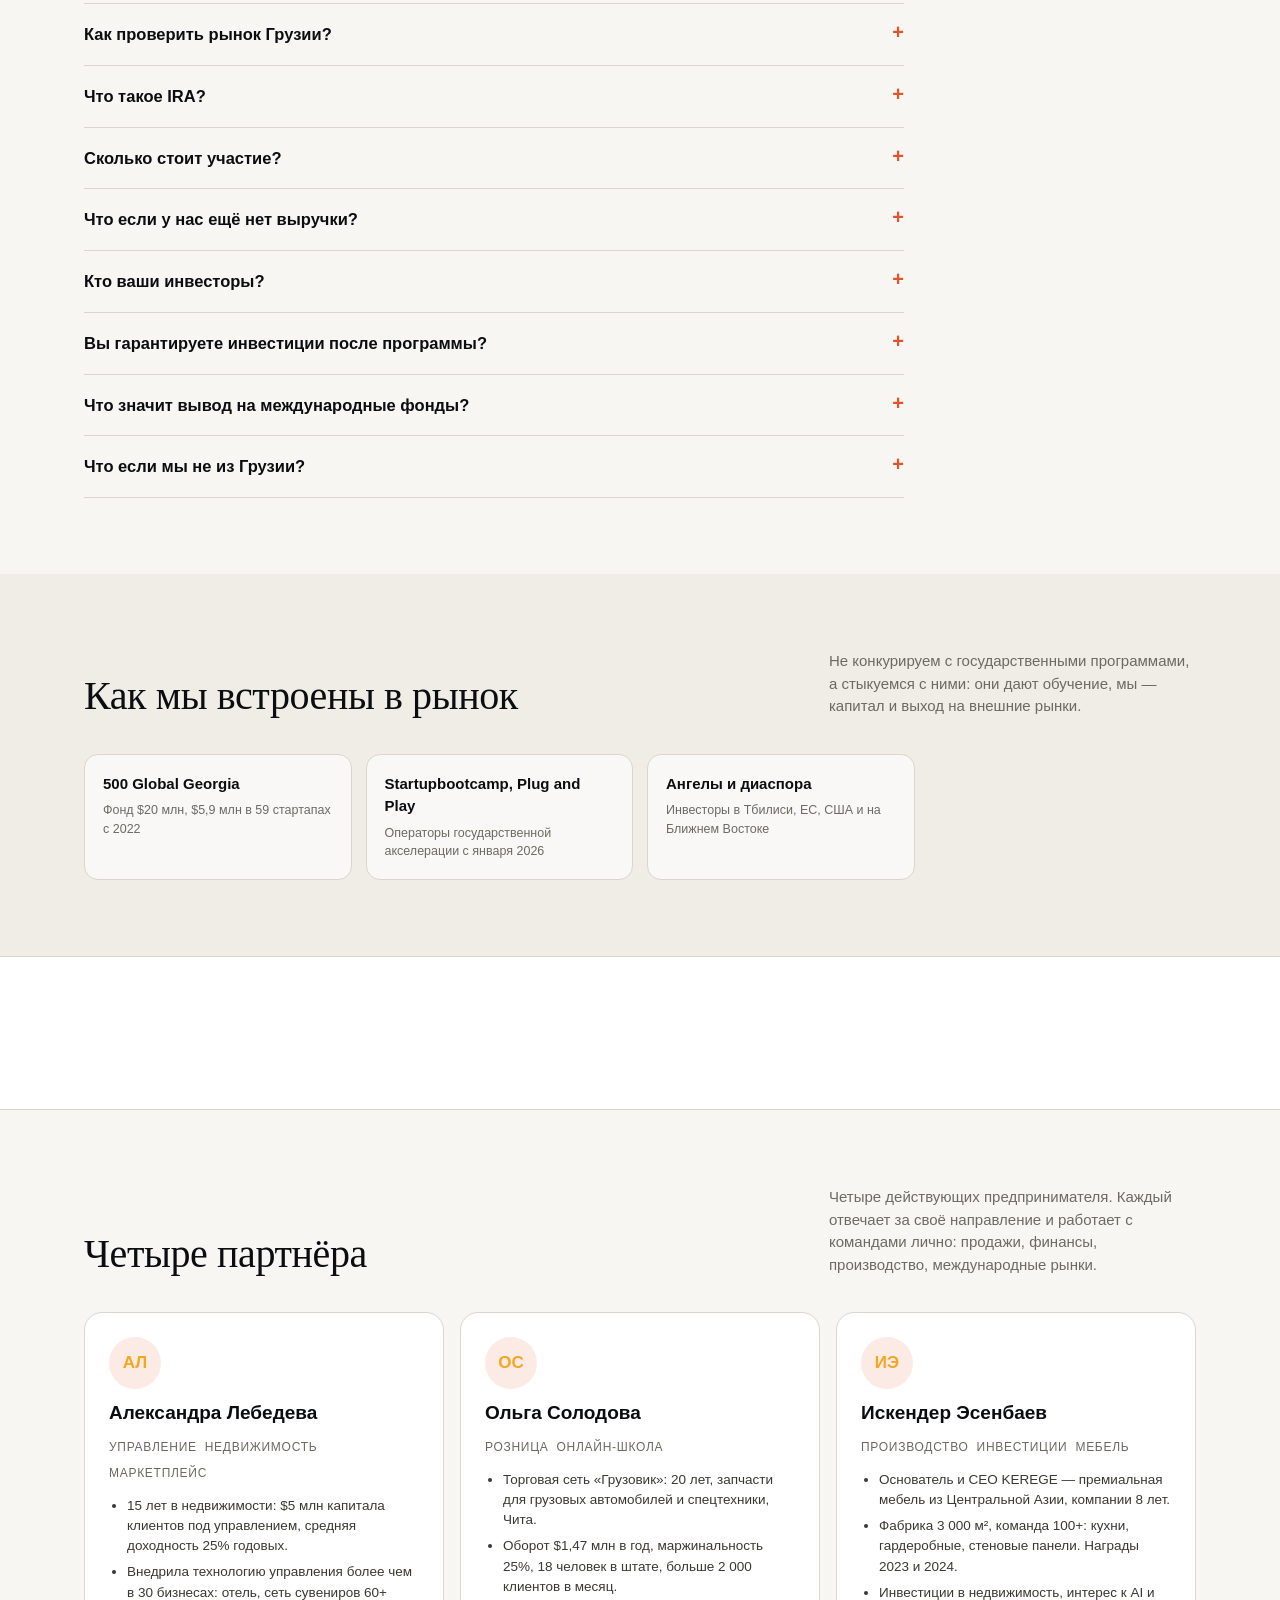
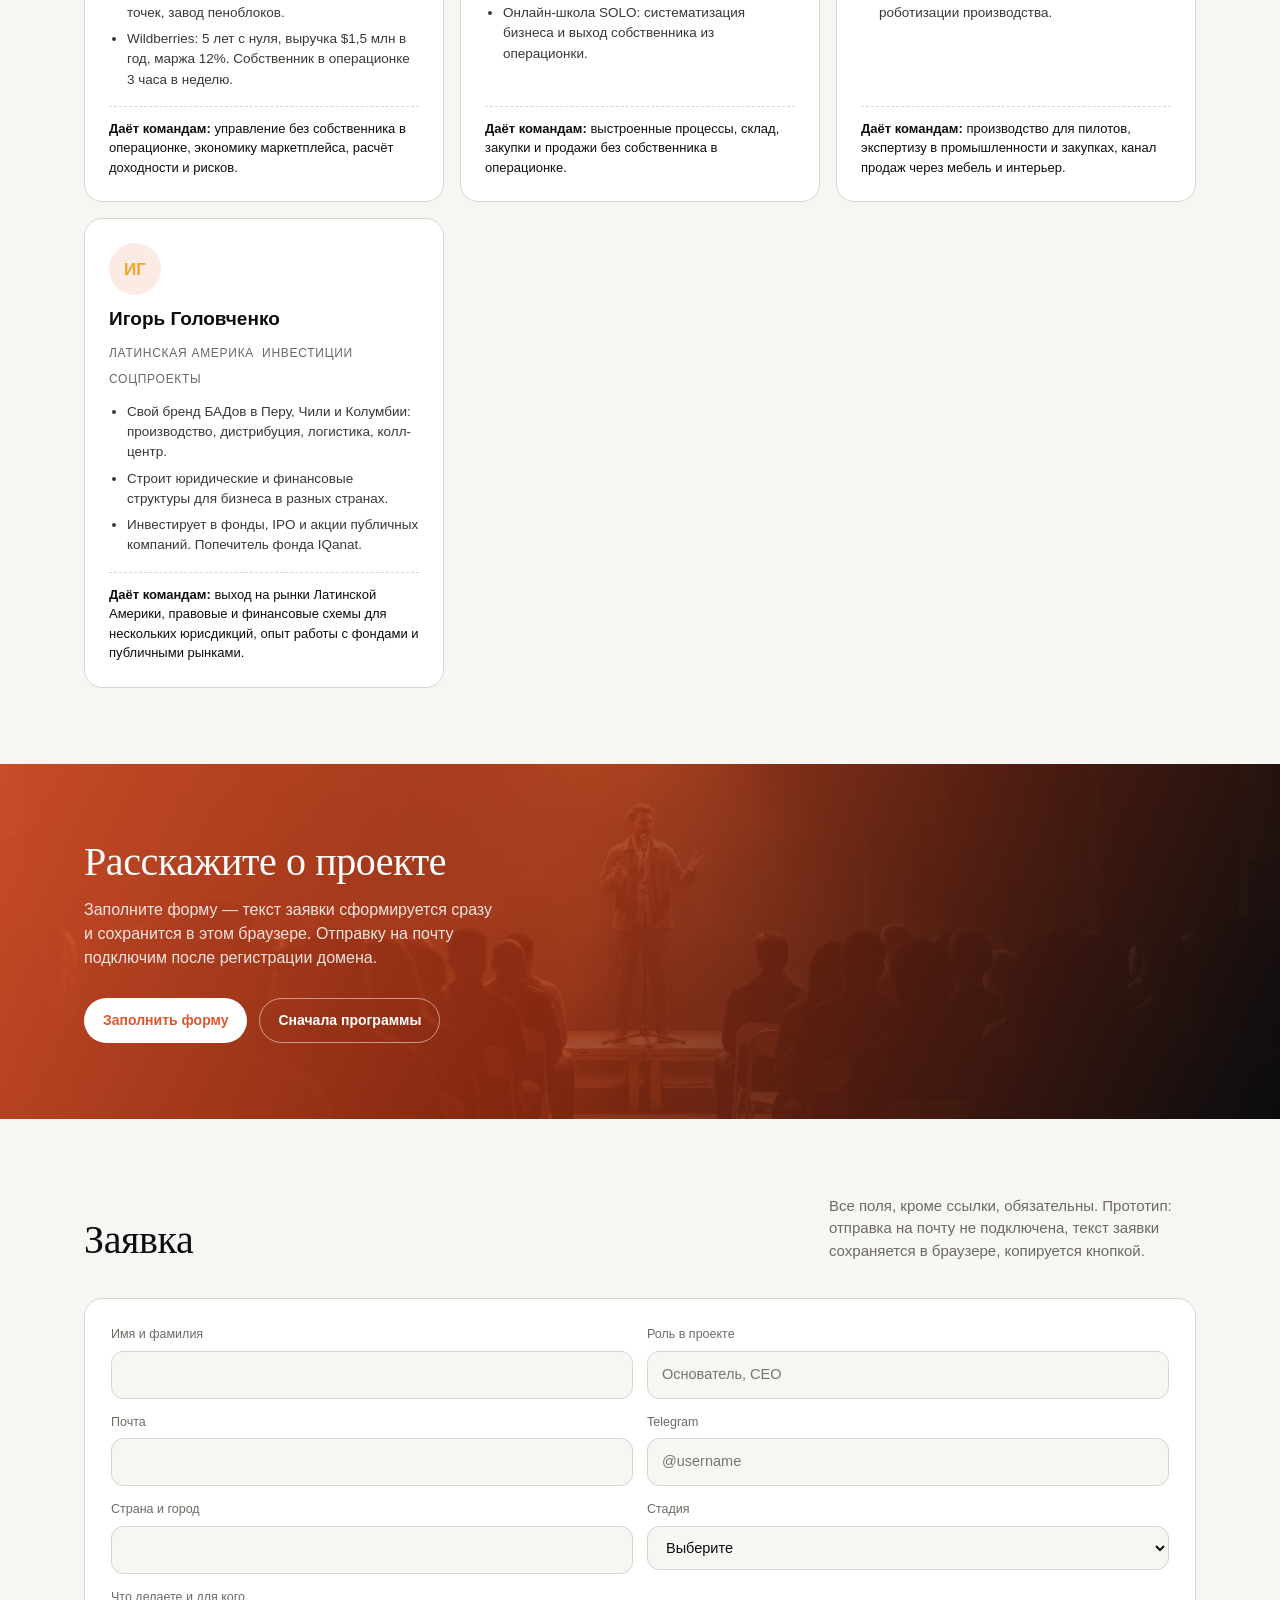
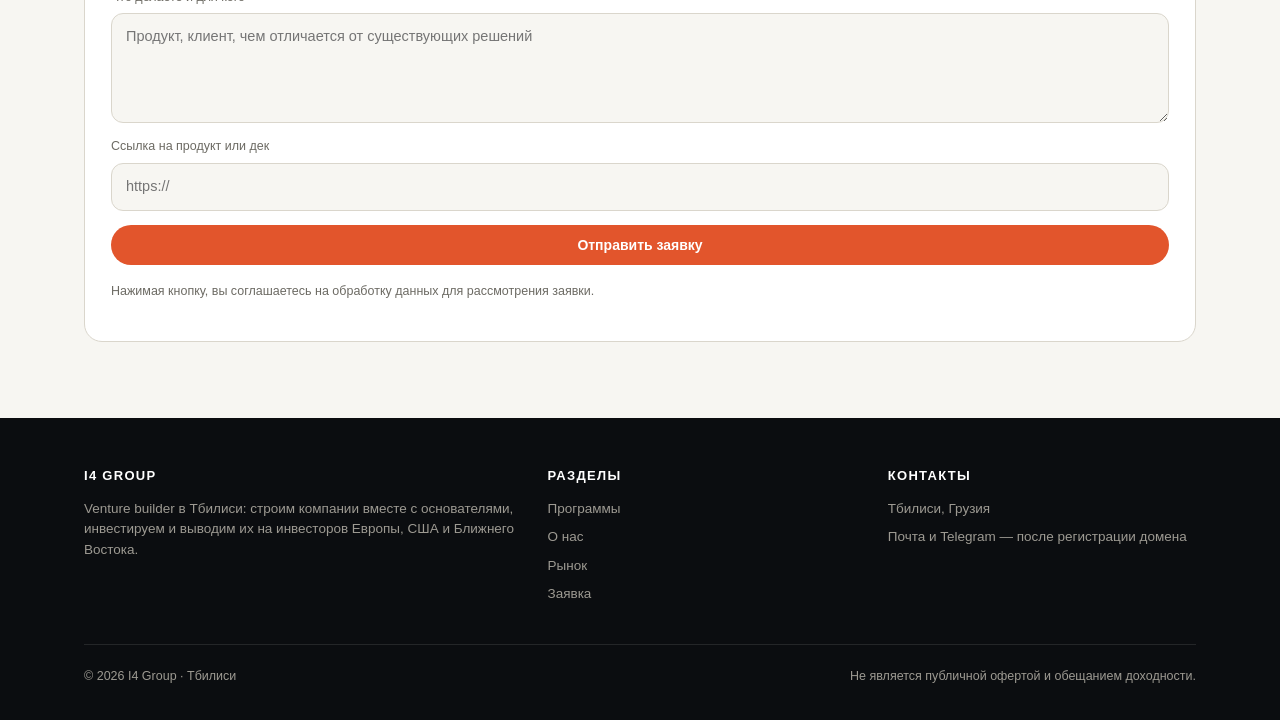
==== commit 27f25b48: "positioning: venture builder, география, блок «Как мы зарабатываем», подписи партнёров" ====
--- a/index.html
+++ b/index.html
@@ -4,7 +4,7 @@
 <meta charset="utf-8">
 <meta name="viewport" content="width=device-width, initial-scale=1">
 <title>I4 GROUP — доведём стартап до инвесторов за 12 недель</title>
-<meta name="description" content="I4 — акселератор в Тбилиси: 12 недель подготовки к раунду, документы сделки, встречи с ангелами и выход на международные фонды.">
+<meta name="description" content="I4 GROUP — venture builder из Тбилиси: 12-недельная программа, инвестиции, документы сделки и выход на инвесторов Европы, США и Ближнего Востока.">
 <meta name="robots" content="noindex, nofollow">
 <meta property="og:title" content="I4 GROUP — доведём ваш стартап до инвесторов">
 <meta property="og:description" content="Готовим грузинские команды к раунду с международными фондами и остаёмся с ними на год после Demo Day.">
@@ -35,9 +35,9 @@
 
 <section class="hero">
   <div class="wrap">
-    <div class="eyebrow">Акселератор · Тбилиси</div>
+    <div class="eyebrow">Venture builder · Тбилиси</div>
     <h1 class="serif">Доведём стартап<br><span class="hl">до инвесторов со&nbsp;всего мира</span></h1>
-    <p class="lead">Берём проекты с готовым MVP. За 12 недель выстраиваем финмодель, ставим продажи, собираем упаковку — и выводим к инвесторам: фонды и ангелы Европы, США, Ближнего Востока.</p>
+    <p class="lead">Берём проекты с готовым MVP. За 12 недель выстраиваем финмодель, ставим продажи и собираем упаковку. Дальше — личные знакомства с фондами и ангелами Европы, США и Ближнего Востока, до сделки. Рынок для наших команд — не только Грузия.</p>
     <div class="hero-cta">
       <a class="btn btn-accent" href="#form">Подать проект</a>
       <a class="btn btn-ghost" href="#included">Что входит в программу →</a>
@@ -55,6 +55,7 @@
 <section class="hook">
   <div class="wrap">
     <p class="serif">Деньги на рост приходят не от программ, а от инвесторов. <span>Мы приводим инвесторов со всего мира.</span></p>
+    <p class="hook-sub">Тбилиси — база. Команды — из Грузии, СНГ, Европы и Ближнего Востока. Инвесторы — те же регионы плюс США.</p>
   </div>
 </section>
 
@@ -220,6 +221,21 @@
   </div>
 </section>
 
+<section id="economics">
+  <div class="wrap">
+    <div class="sec-head">
+      <h2 class="serif">Как мы зарабатываем</h2>
+      <p>Три варианта участия. Команда выбирает до старта программы, условия фиксируются договором. Документы и сопровождение входят в программу — отдельных доплат нет.</p>
+    </div>
+    <div class="grid-3">
+      <article class="card"><span class="num">ВАРИАНТ A</span><h3>Доля за программу</h3><p>Без платежа на входе. Мы зарабатываем на росте стоимости доли и остаёмся с командой 12 месяцев после Demo Day.</p></article>
+      <article class="card"><span class="num">ВАРИАНТ B</span><h3>Фиксированная плата</h3><p>Для команд, которые не хотят отдавать долю на раннем этапе: программа и документы сделки за деньги, без участия в капитале.</p></article>
+      <article class="card"><span class="num">ВАРИАНТ C</span><h3>Входим вместе с ангелами</h3><p>Участвуем в раунде на тех же условиях, что и частные инвесторы: стандартный SAFE, без отдельного увеличения доли.</p></article>
+    </div>
+    <p class="hint">Размер доли или платы обсуждаем на созвоне и фиксируем договором — сайт не оферта. <a href="program.html#terms">Подробнее об условиях →</a></p>
+  </div>
+</section>
+
 <section id="faq">
   <div class="wrap">
     <div class="sec-head">
@@ -262,8 +278,8 @@
 <section id="founders">
   <div class="wrap">
     <div class="sec-head">
-      <h2 class="serif">Кто ведёт программу</h2>
-      <p>Основатели с действующими бизнесами. Каждый прошёл то, о чём говорит: продажи, найм, процессы, сделки.</p>
+      <h2 class="serif">Четыре партнёра</h2>
+      <p>Четыре действующих предпринимателя. Каждый отвечает за своё направление и работает с командами лично: продажи, финансы, производство, международные рынки.</p>
     </div>
     <div class="grid-3">
       <article class="founder">
@@ -362,7 +378,7 @@
     <div class="foot-grid">
       <div>
         <h5>I4 Group</h5>
-        <p>Бизнес-инкубатор и акселератор в Тбилиси. Готовим команды к раунду и приводим внешний капитал в Грузию.</p>
+        <p>Venture builder в Тбилиси: строим компании вместе с основателями, инвестируем и выводим их на инвесторов Европы, США и Ближнего Востока.</p>
       </div>
       <div>
         <h5>Разделы</h5>
--- a/assets/style.css
+++ b/assets/style.css
@@ -263,3 +263,5 @@
 .path-list em{font-style:normal;color:var(--muted);font-size:13px;line-height:1.35;display:block}
 @media(max-width:900px){.path-list{grid-template-columns:repeat(2,1fr)}}
 @media(max-width:560px){.path-list{grid-template-columns:1fr}.path{padding:44px 0}}
+
+.hook-sub{max-width:62ch;margin:18px auto 0;color:var(--muted);font-size:15px;line-height:1.5}
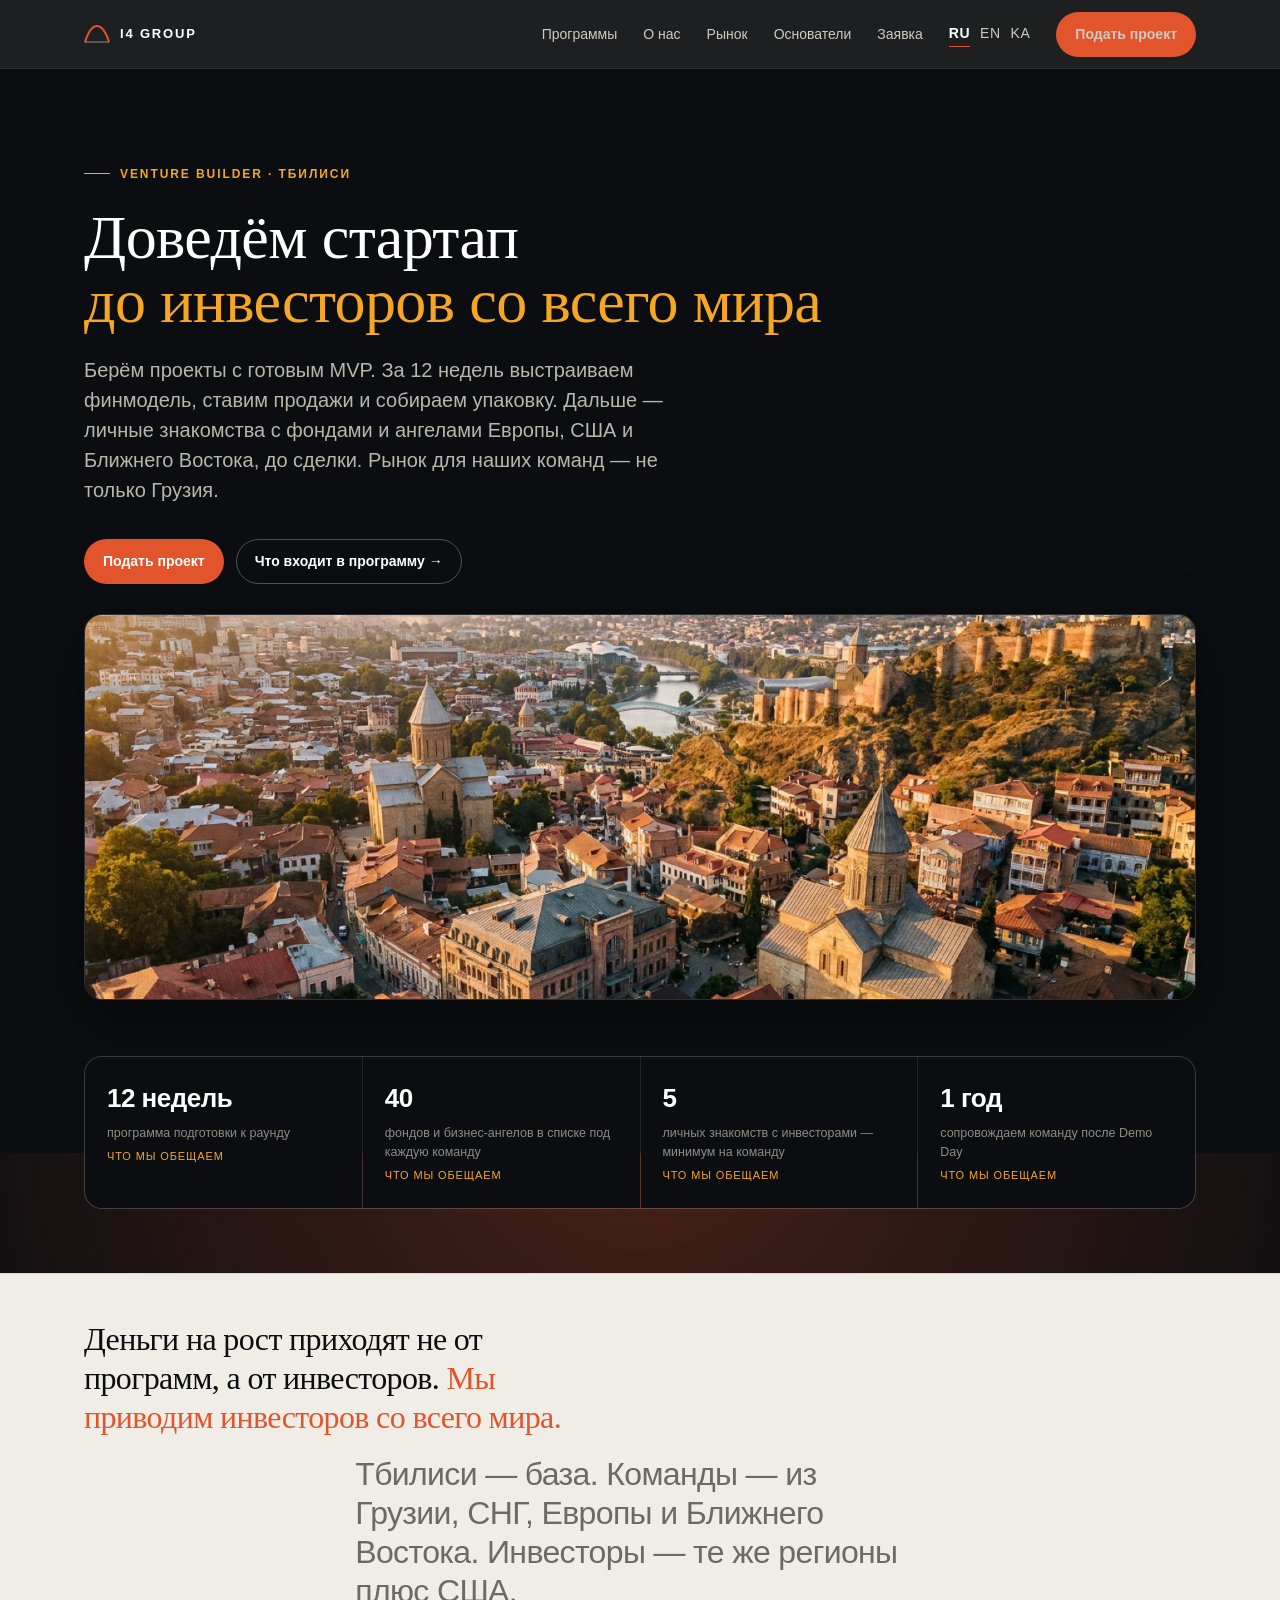
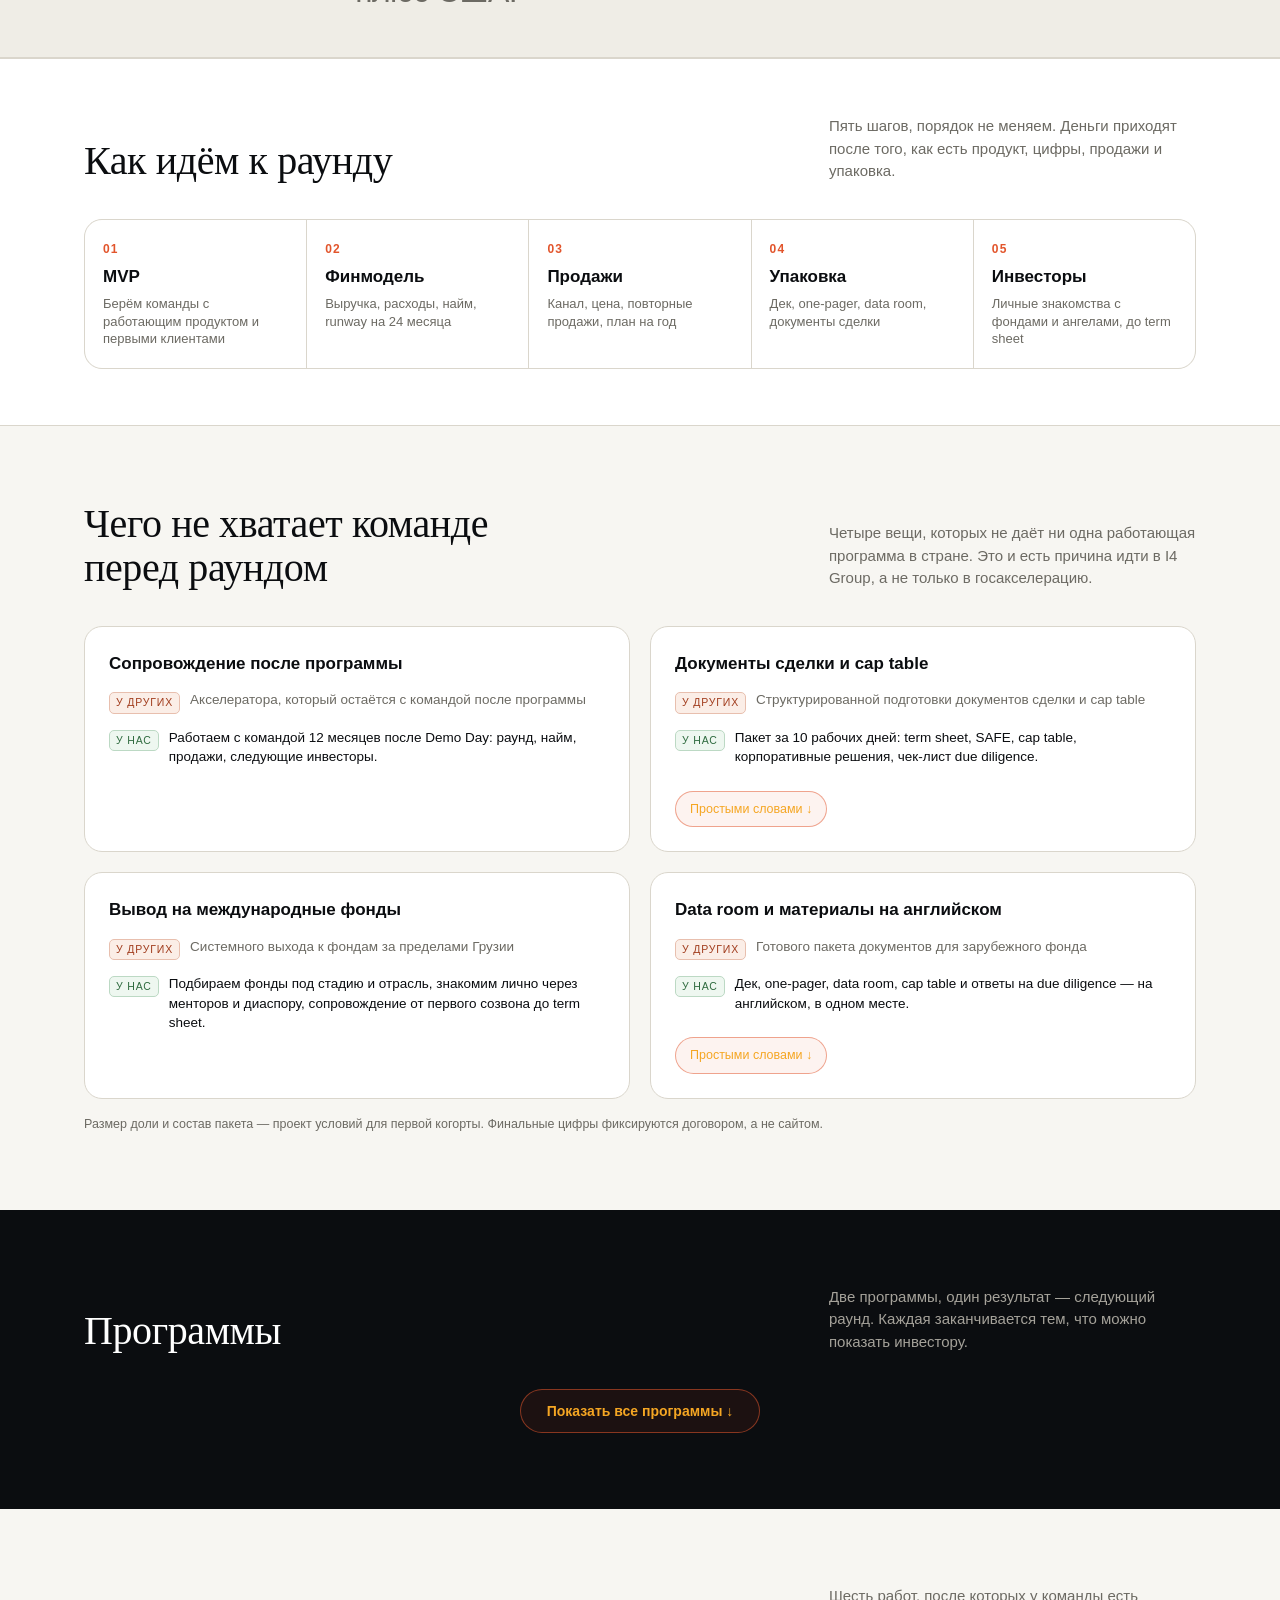
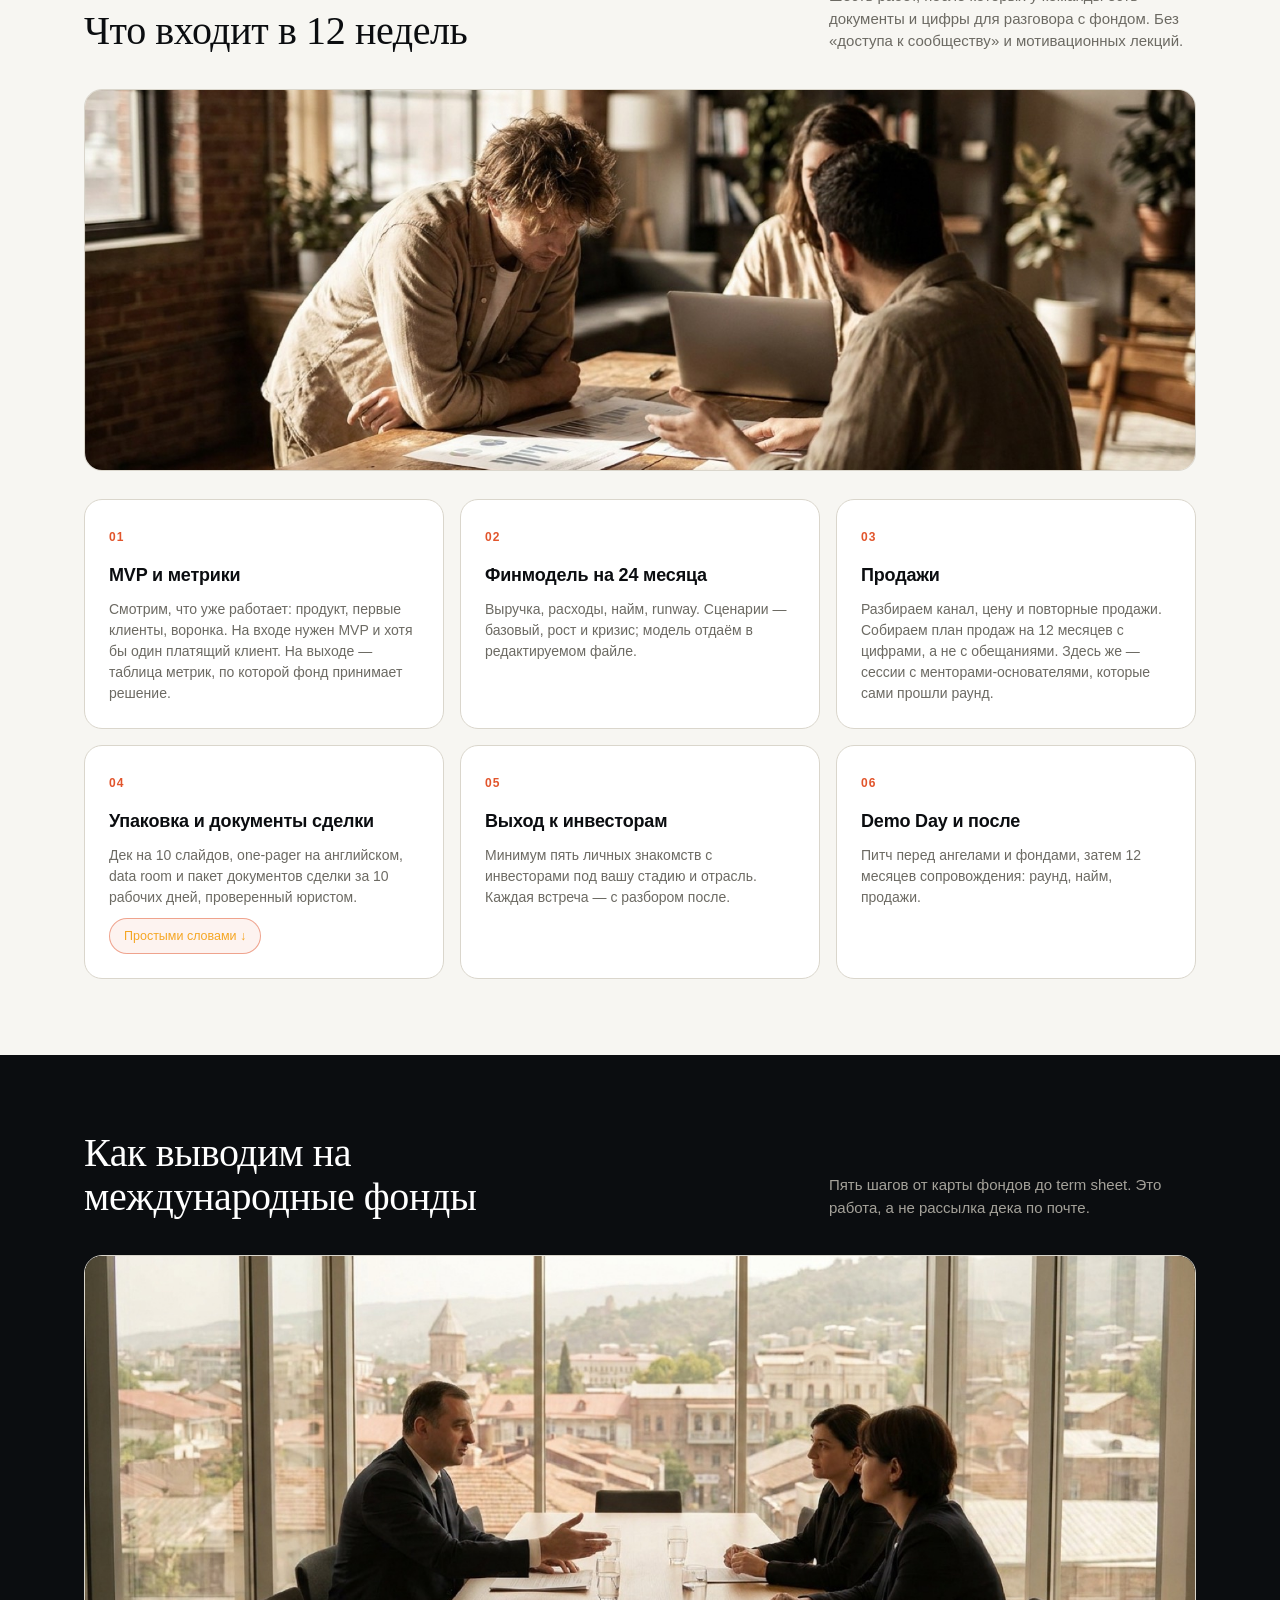
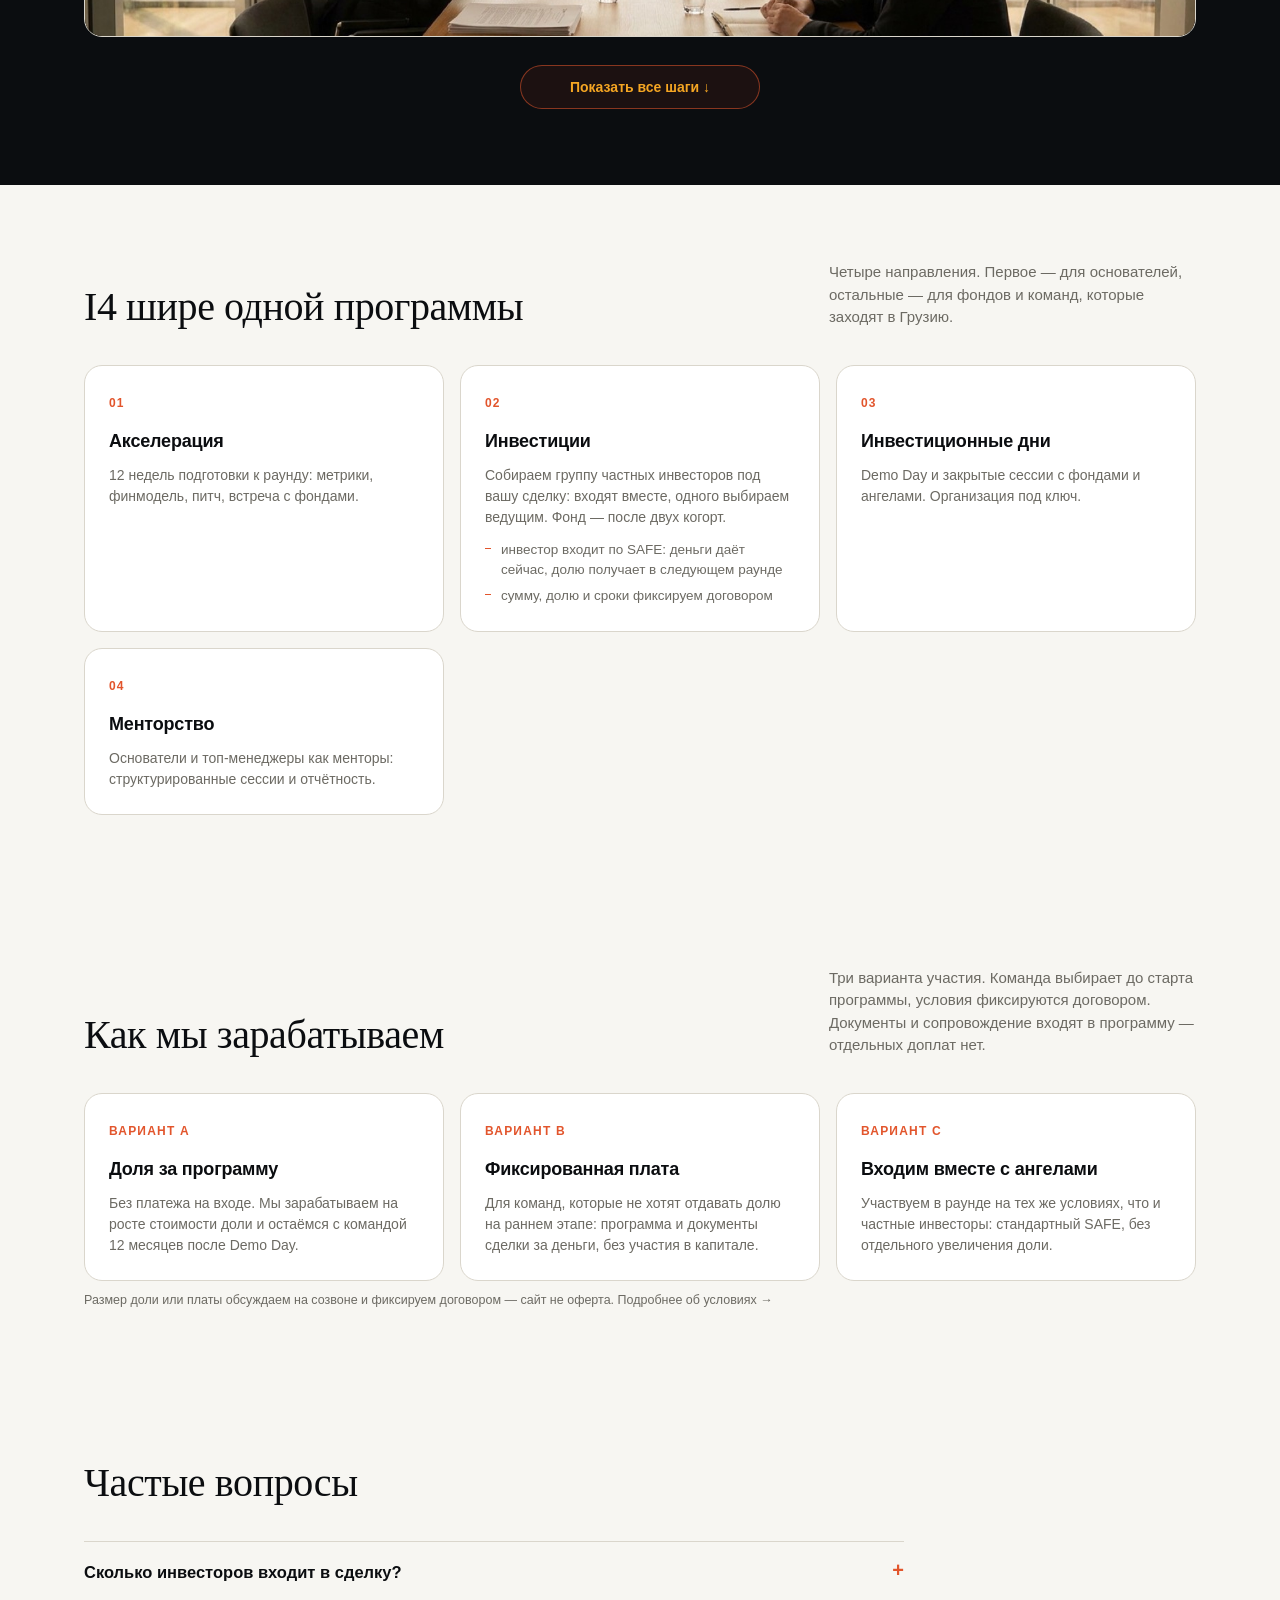
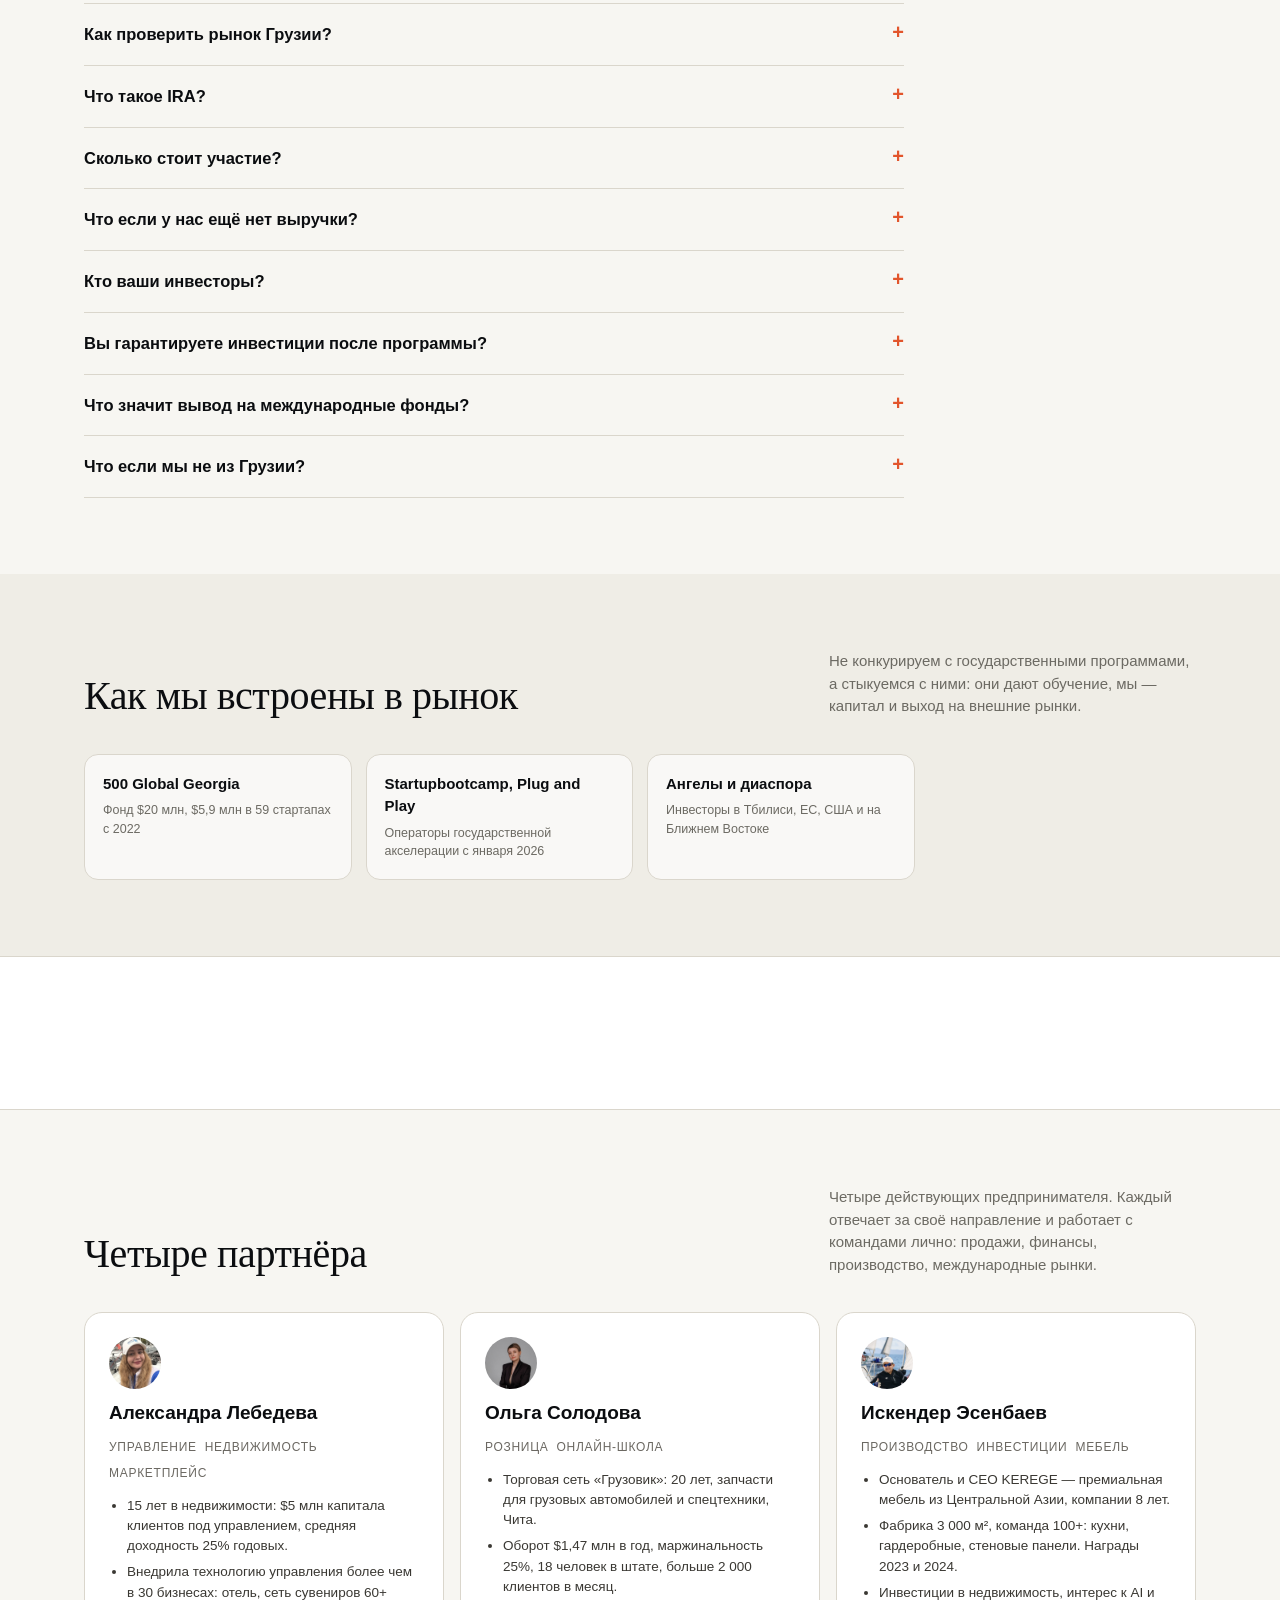
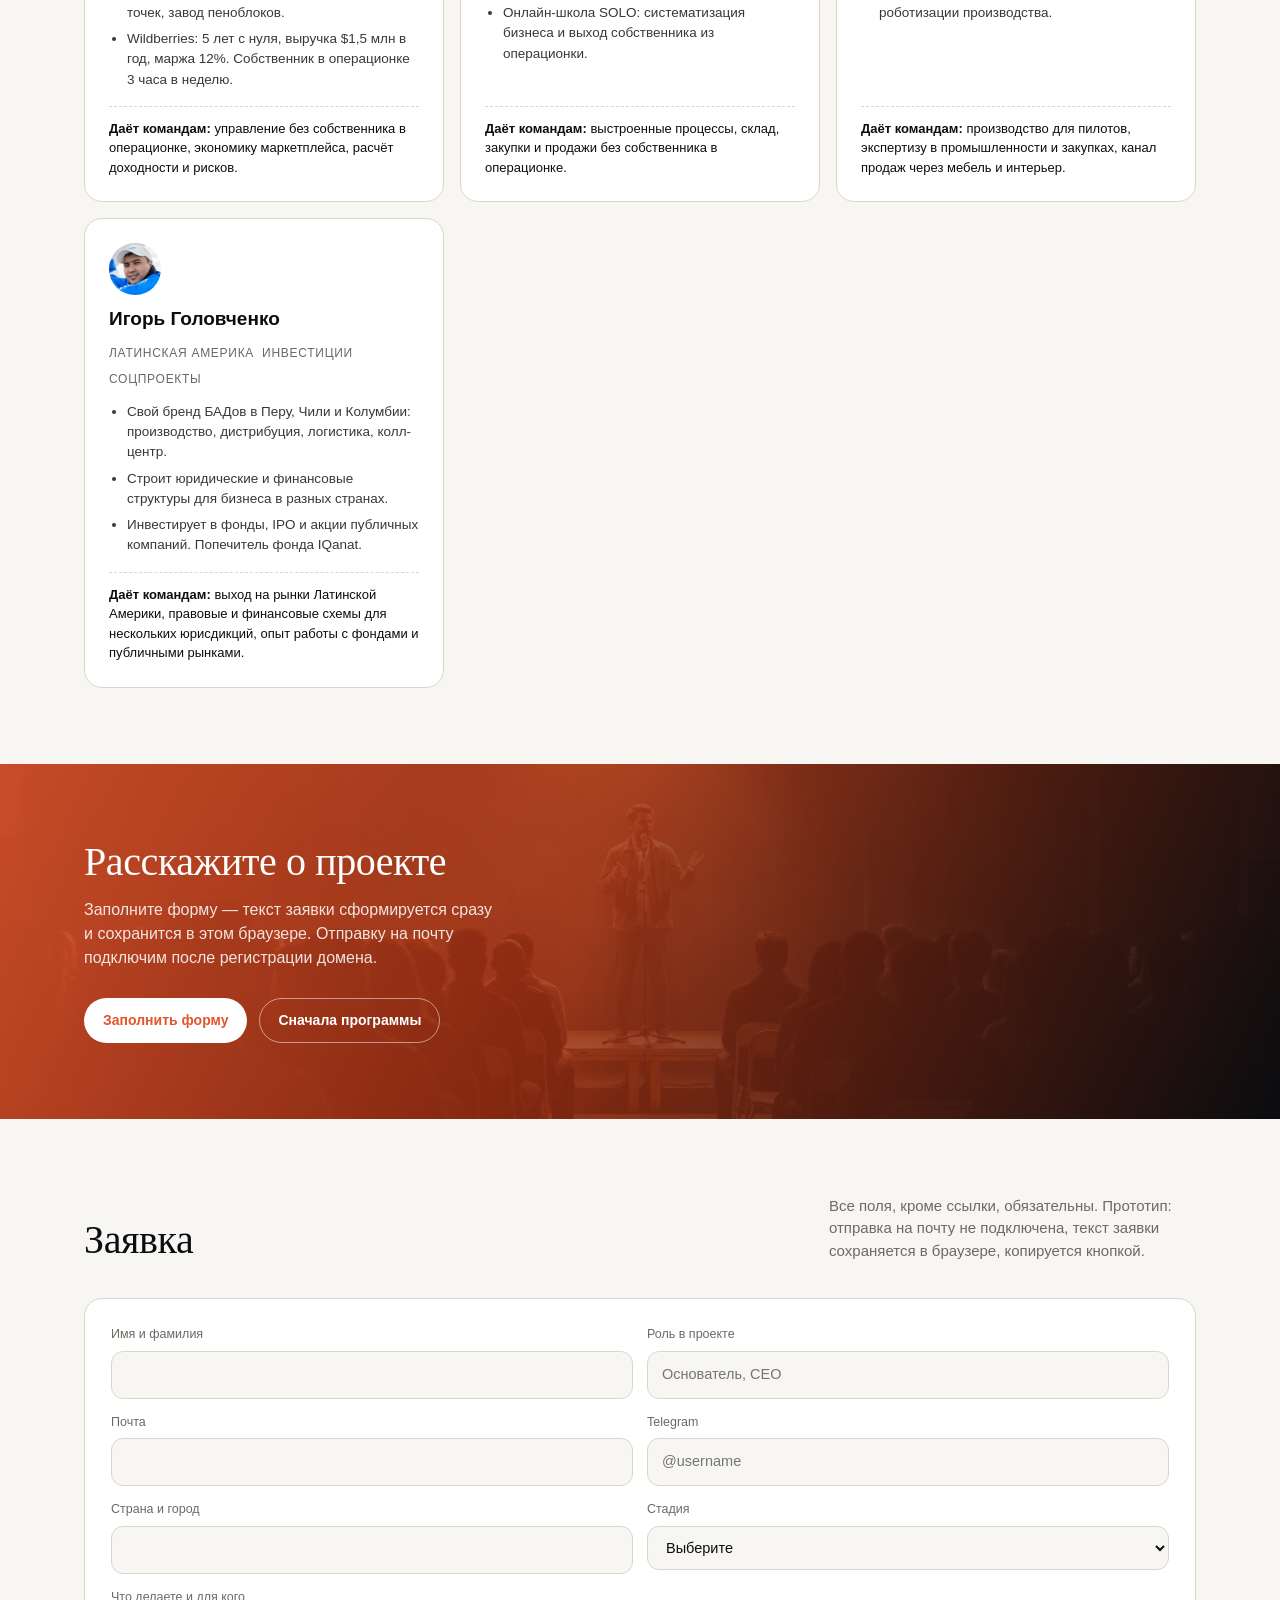
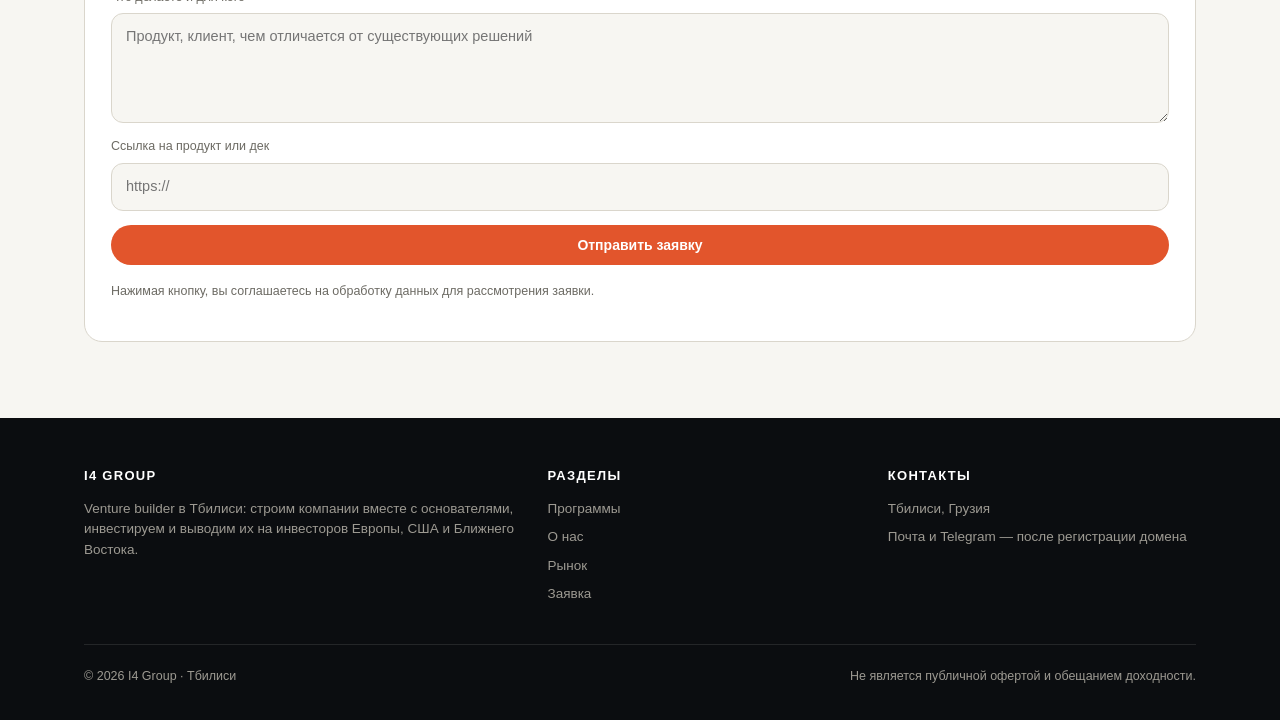
==== commit 105cf8e8: "i18n: EN и KA версии всех страниц, переключатель языков, фото основателей, убран I4 Creative" ====
--- a/index.html
+++ b/index.html
@@ -8,7 +8,7 @@
 <meta name="robots" content="noindex, nofollow">
 <meta property="og:title" content="I4 GROUP — доведём ваш стартап до инвесторов">
 <meta property="og:description" content="Готовим грузинские команды к раунду с международными фондами и остаёмся с ними на год после Demo Day.">
-<link rel="stylesheet" href="assets/style.css?v=20261110d">
+<link rel="stylesheet" href="assets/style.css?v=20261111a">
 </head>
 <body>
 
@@ -27,6 +27,11 @@
       <a href="cases.html">Рынок</a>
       <a href="#founders">Основатели</a>
       <a href="#apply">Заявка</a>
+      <div class="lang" aria-label="Язык">
+        <a class="on" href="index.html">RU</a>
+        <a href="en/index.html">EN</a>
+        <a href="ka/index.html">KA</a>
+      </div>
       <a class="btn btn-accent" href="#form">Подать проект</a>
     </nav>
     <button class="menu-btn" id="menuBtn" aria-label="Меню">☰</button>
@@ -113,7 +118,7 @@
   <div class="wrap">
     <div class="sec-head">
       <h2 class="serif">Программы</h2>
-      <p>Три программы, один результат — следующий раунд. Каждая заканчивается тем, что можно показать инвестору.</p>
+      <p>Две программы, один результат — следующий раунд. Каждая заканчивается тем, что можно показать инвестору.</p>
     </div>
     <div class="prog-list" id="progList" hidden>
     <div class="grid-2">
@@ -125,15 +130,6 @@
           <p>IRA расшифровывается как Investment Readiness Accelerator — «акселератор готовности к инвестициям». 12 недель на метрики, финмодель, документы сделки и встречи с фондами. Для команд с работающим продуктом.</p>
         </div>
         <div class="foot"><span class="status open">Набор открыт</span><a class="btn btn-ghost" href="program.html#ira">Подробнее</a></div>
-      </article>
-      <article class="pcard">
-        <div>
-          <span class="tag">Креативные индустрии</span>
-          <h3>I4 Creative</h3>
-          <div class="meta"><span>6 недель</span><span>Буткемпы</span><span>Тбилиси, Батуми</span></div>
-          <p>Программа для дизайна, медиа, моды и музыки: от портфолио к выручке и партнёрствам.</p>
-        </div>
-        <div class="foot"><span class="status">Анонс</span><a class="btn btn-ghost" href="program.html#creative">Подробнее</a></div>
       </article>
       <article class="pcard">
         <div>
@@ -283,7 +279,7 @@
     </div>
     <div class="grid-3">
       <article class="founder">
-        <div class="ava">АЛ</div>
+        <div class="ava"><img src="assets/img/founders/alexandra.jpg" alt="Александра Лебедева" loading="lazy"></div>
         <h3>Александра Лебедева</h3>
         <div class="meta"><span>управление</span><span>недвижимость</span><span>маркетплейс</span></div>
         <ul>
@@ -294,7 +290,7 @@
         <p class="gives"><b>Даёт командам:</b> управление без собственника в операционке, экономику маркетплейса, расчёт доходности и рисков.</p>
       </article>
       <article class="founder">
-        <div class="ava">ОС</div>
+        <div class="ava"><img src="assets/img/founders/olga.jpg" alt="Ольга Солодова" loading="lazy"></div>
         <h3>Ольга Солодова</h3>
         <div class="meta"><span>розница</span><span>онлайн-школа</span></div>
         <ul>
@@ -305,7 +301,7 @@
         <p class="gives"><b>Даёт командам:</b> выстроенные процессы, склад, закупки и продажи без собственника в операционке.</p>
       </article>
       <article class="founder">
-        <div class="ava">ИЭ</div>
+        <div class="ava"><img src="assets/img/founders/iskender.jpg" alt="Искендер Эсенбаев" loading="lazy"></div>
         <h3>Искендер Эсенбаев</h3>
         <div class="meta"><span>производство</span><span>инвестиции</span><span>мебель</span></div>
         <ul>
@@ -316,7 +312,7 @@
         <p class="gives"><b>Даёт командам:</b> производство для пилотов, экспертизу в промышленности и закупках, канал продаж через мебель и интерьер.</p>
       </article>
       <article class="founder">
-        <div class="ava">ИГ</div>
+        <div class="ava"><img src="assets/img/founders/igor.jpg" alt="Игорь Головченко" loading="lazy"></div>
         <h3>Игорь Головченко</h3>
         <div class="meta"><span>Латинская Америка</span><span>инвестиции</span><span>соцпроекты</span></div>
         <ul>
@@ -404,6 +400,6 @@
   </div>
 </footer>
 
-<script src="assets/app.js?v=20261110d"></script>
+<script src="assets/app.js?v=20261111a"></script>
 </body>
 </html>
--- a/assets/style.css
+++ b/assets/style.css
@@ -225,13 +225,14 @@
 
 /* основатели */
 .founder{background:#fff;border:1px solid var(--line);border-radius:18px;padding:24px;display:flex;flex-direction:column;gap:10px}
-.founder .ava{width:52px;height:52px;border-radius:50%;background:rgba(226,85,44,.12);color:var(--accent-2);display:flex;align-items:center;justify-content:center;font-weight:600;font-size:17px}
+.founder .ava{width:52px;height:52px;border-radius:50%;overflow:hidden;background:rgba(226,85,44,.12);color:var(--accent-2);display:flex;align-items:center;justify-content:center;font-weight:600;font-size:17px}
 .founder h3{margin:0;font-size:19px}
 .founder .meta{display:flex;gap:8px;flex-wrap:wrap;font-size:12px;text-transform:uppercase;letter-spacing:.06em;color:#6b6862}
 .founder ul{margin:4px 0 0;padding-left:18px;font-size:13.5px;line-height:1.5;color:#3a3833}
 .founder ul li{margin-bottom:6px}
 .founder .gives{margin:auto 0 0;padding-top:12px;border-top:1px dashed var(--line);font-size:13px}
 .founder.empty{background:rgba(0,0,0,.02);border-style:dashed;color:#6b6862}
+.founder .ava img{width:100%;height:100%;object-fit:cover;display:block}
 .founder.empty .ava{background:rgba(0,0,0,.05);color:#8a867e}
 
 .js-reveal{margin-top:10px;align-self:flex-start;display:inline-flex;align-items:center;gap:6px;font:inherit;font-size:12.5px;padding:8px 14px;border-radius:999px;border:1px solid rgba(226,85,44,.5);background:rgba(226,85,44,.07);color:var(--accent-2);cursor:pointer}
@@ -265,3 +266,9 @@
 @media(max-width:560px){.path-list{grid-template-columns:1fr}.path{padding:44px 0}}
 
 .hook-sub{max-width:62ch;margin:18px auto 0;color:var(--muted);font-size:15px;line-height:1.5}
+
+.lang{display:flex;align-items:center;gap:10px;font-size:13px;letter-spacing:.04em}
+.lang a{color:#8f8c84;text-decoration:none;padding:2px 0;border-bottom:1px solid transparent}
+.lang a:hover{color:#fff}
+.lang a.on{color:#fff;font-weight:700;border-bottom-color:var(--accent)}
+@media(max-width:760px){.lang{order:3}}
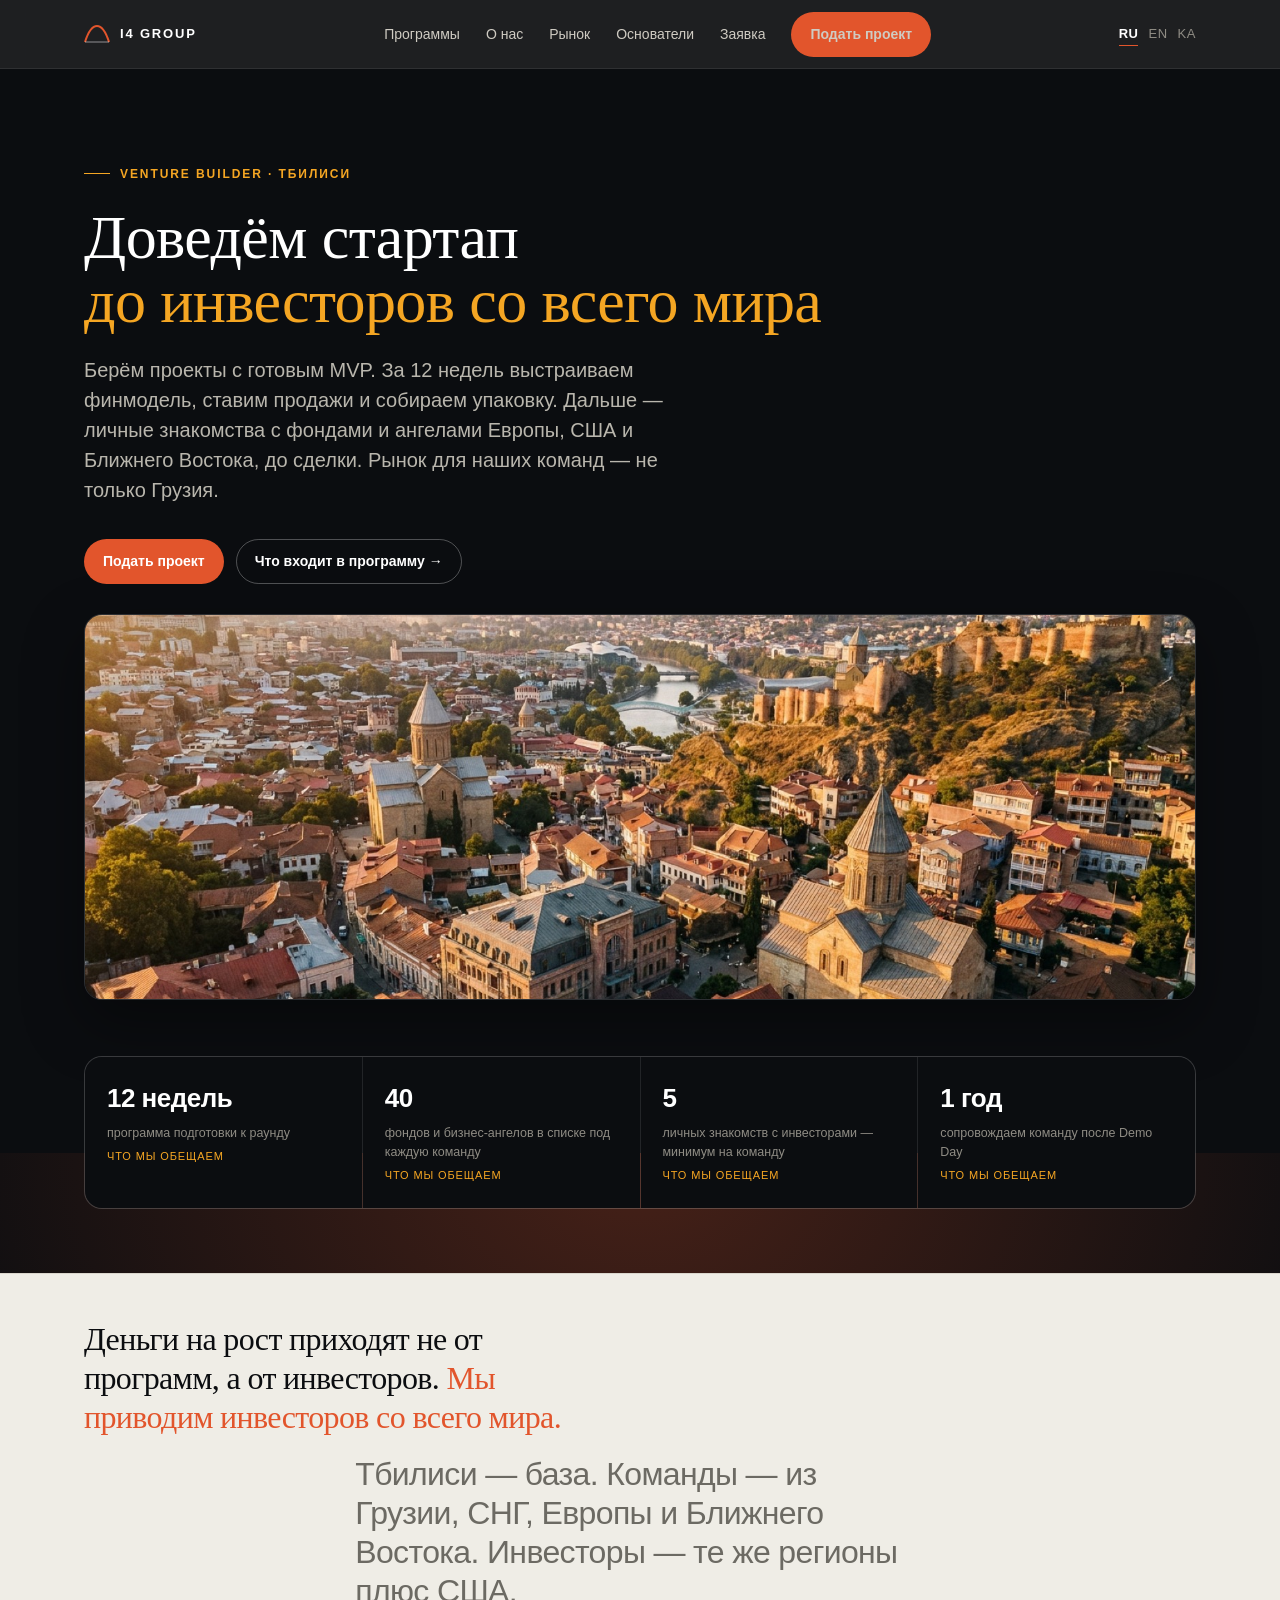
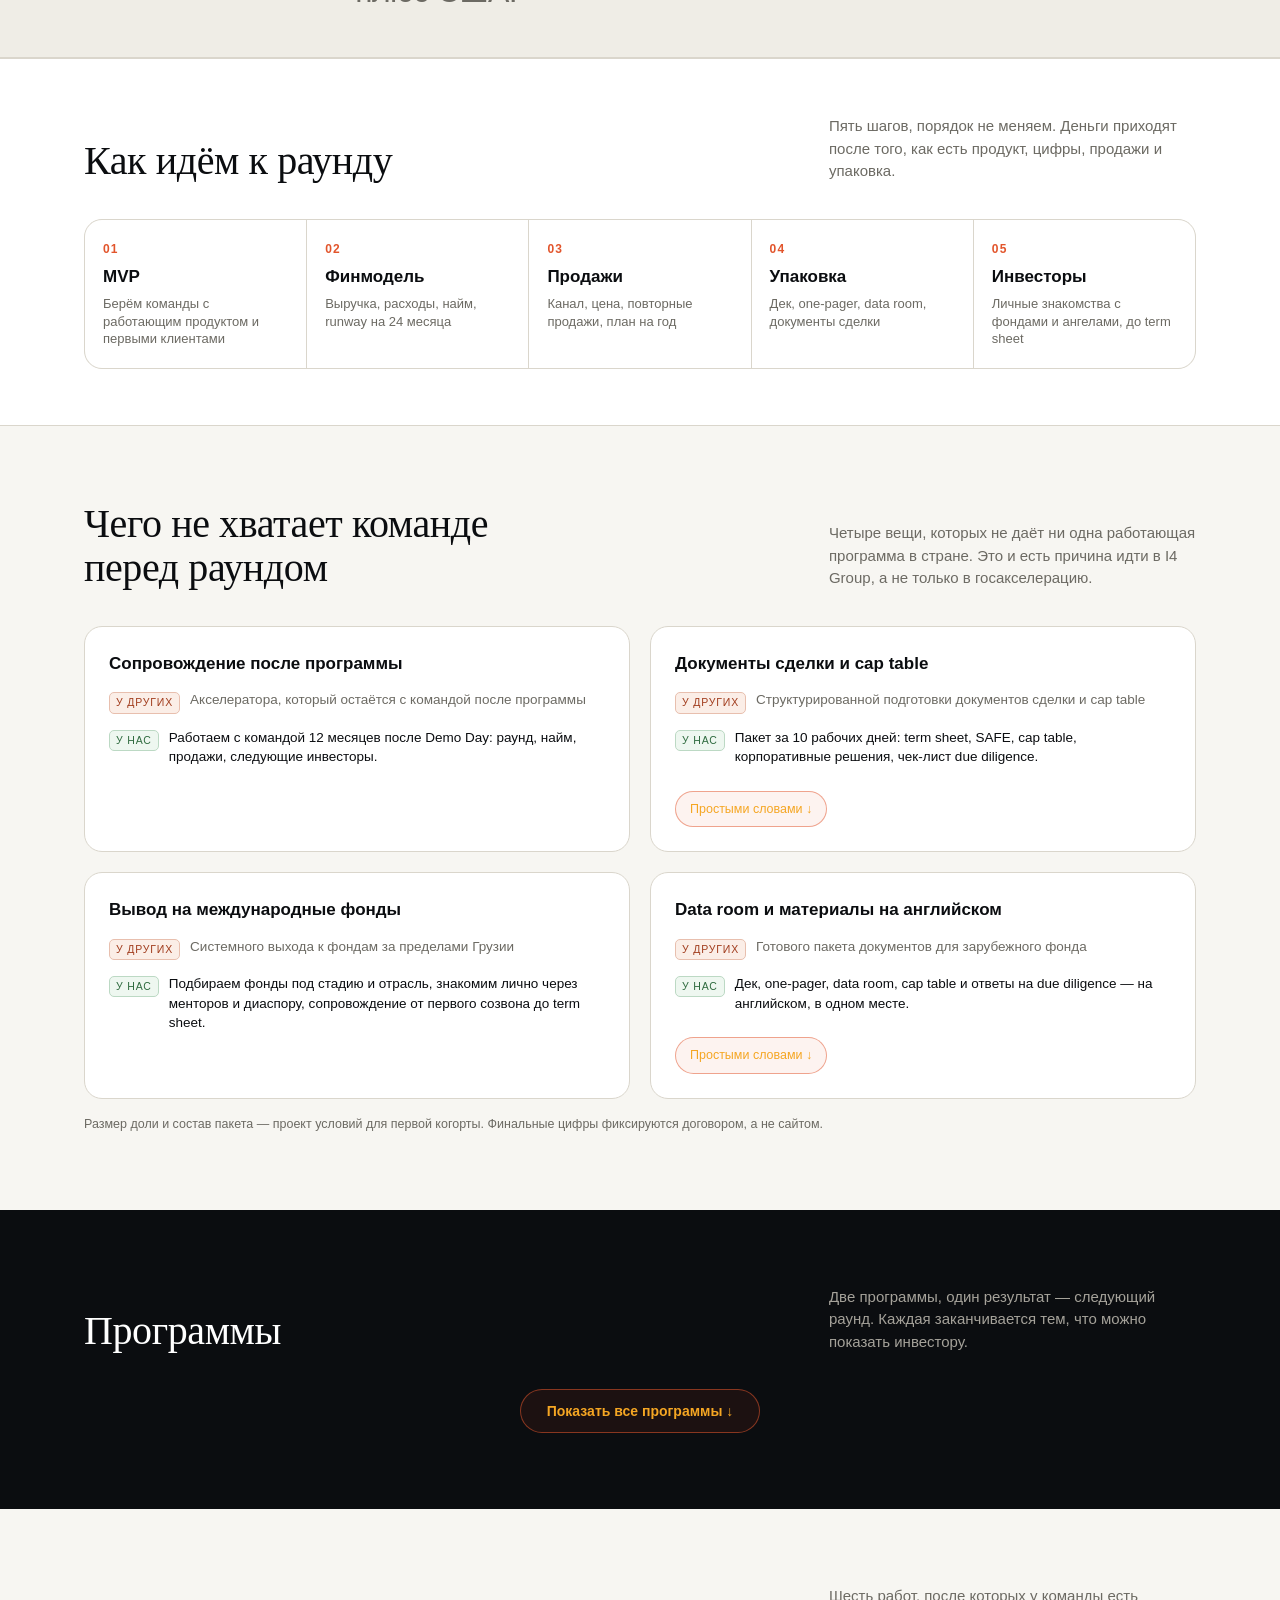
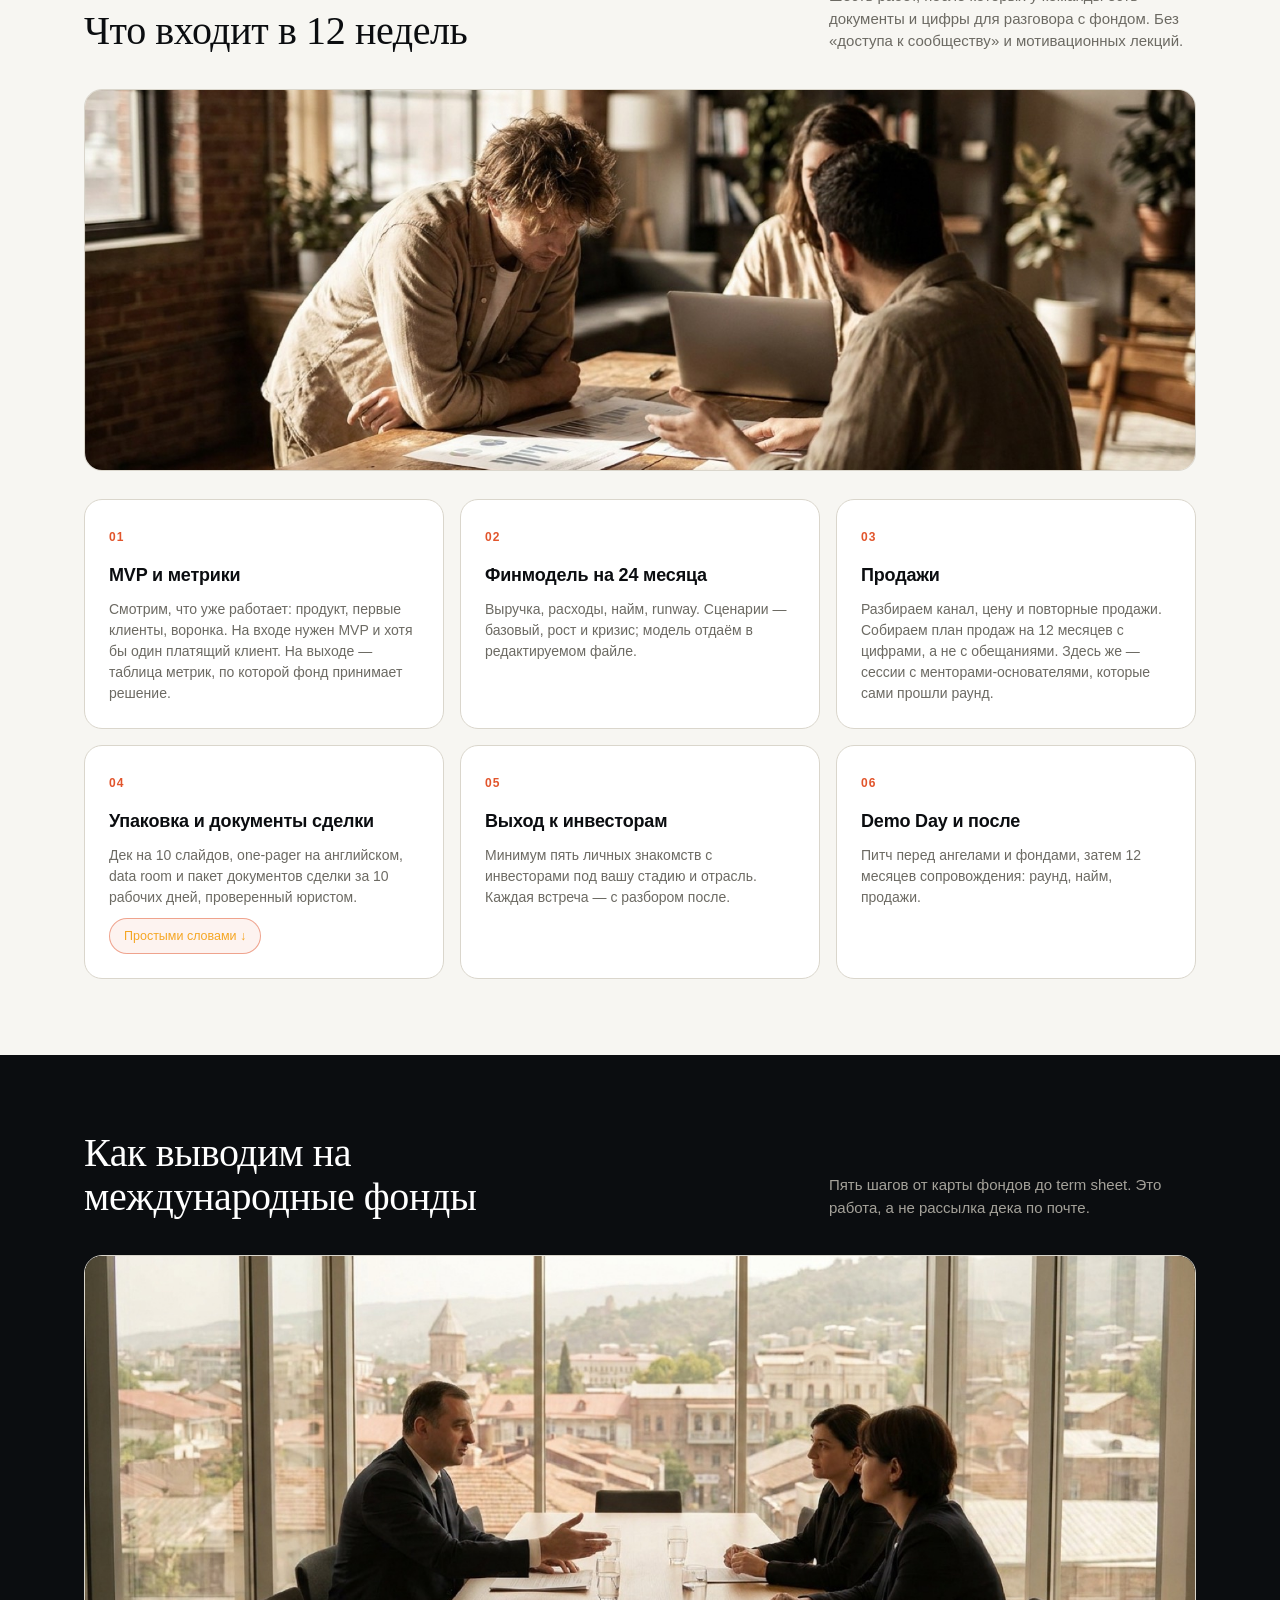
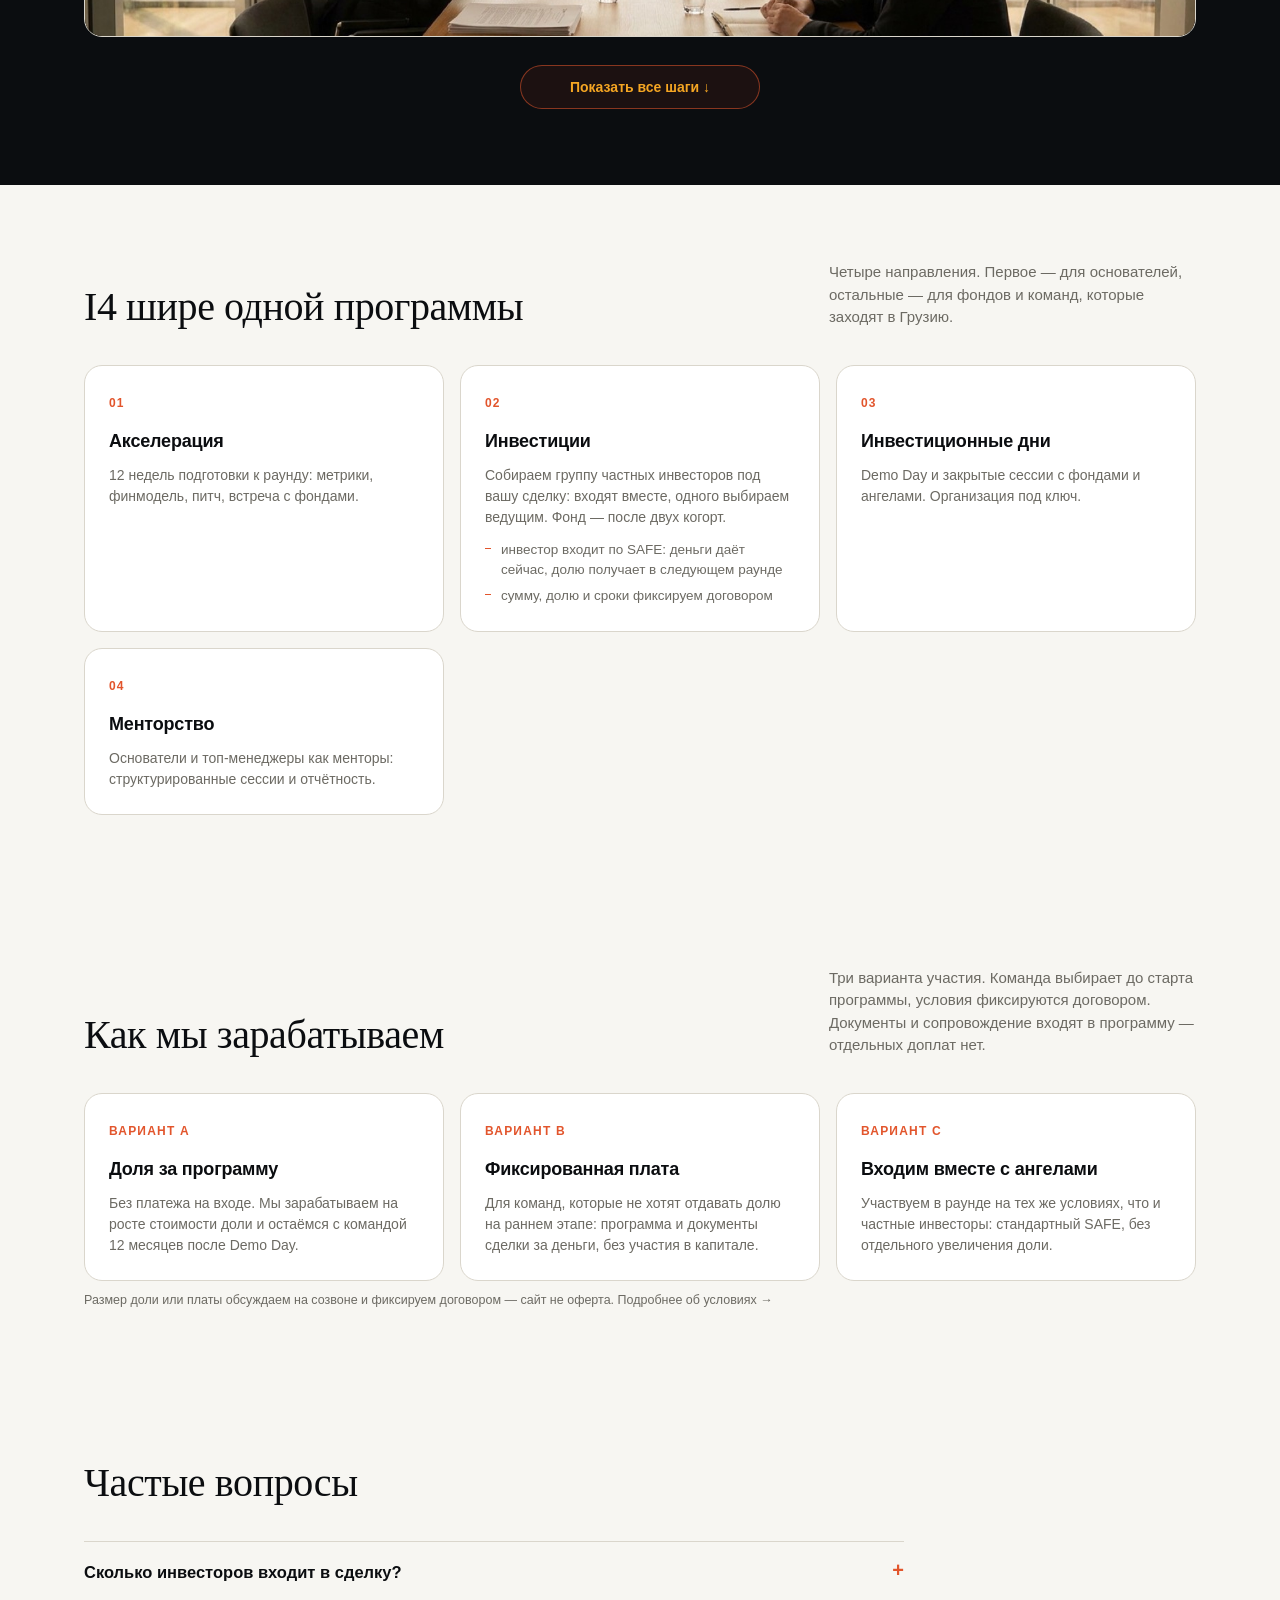
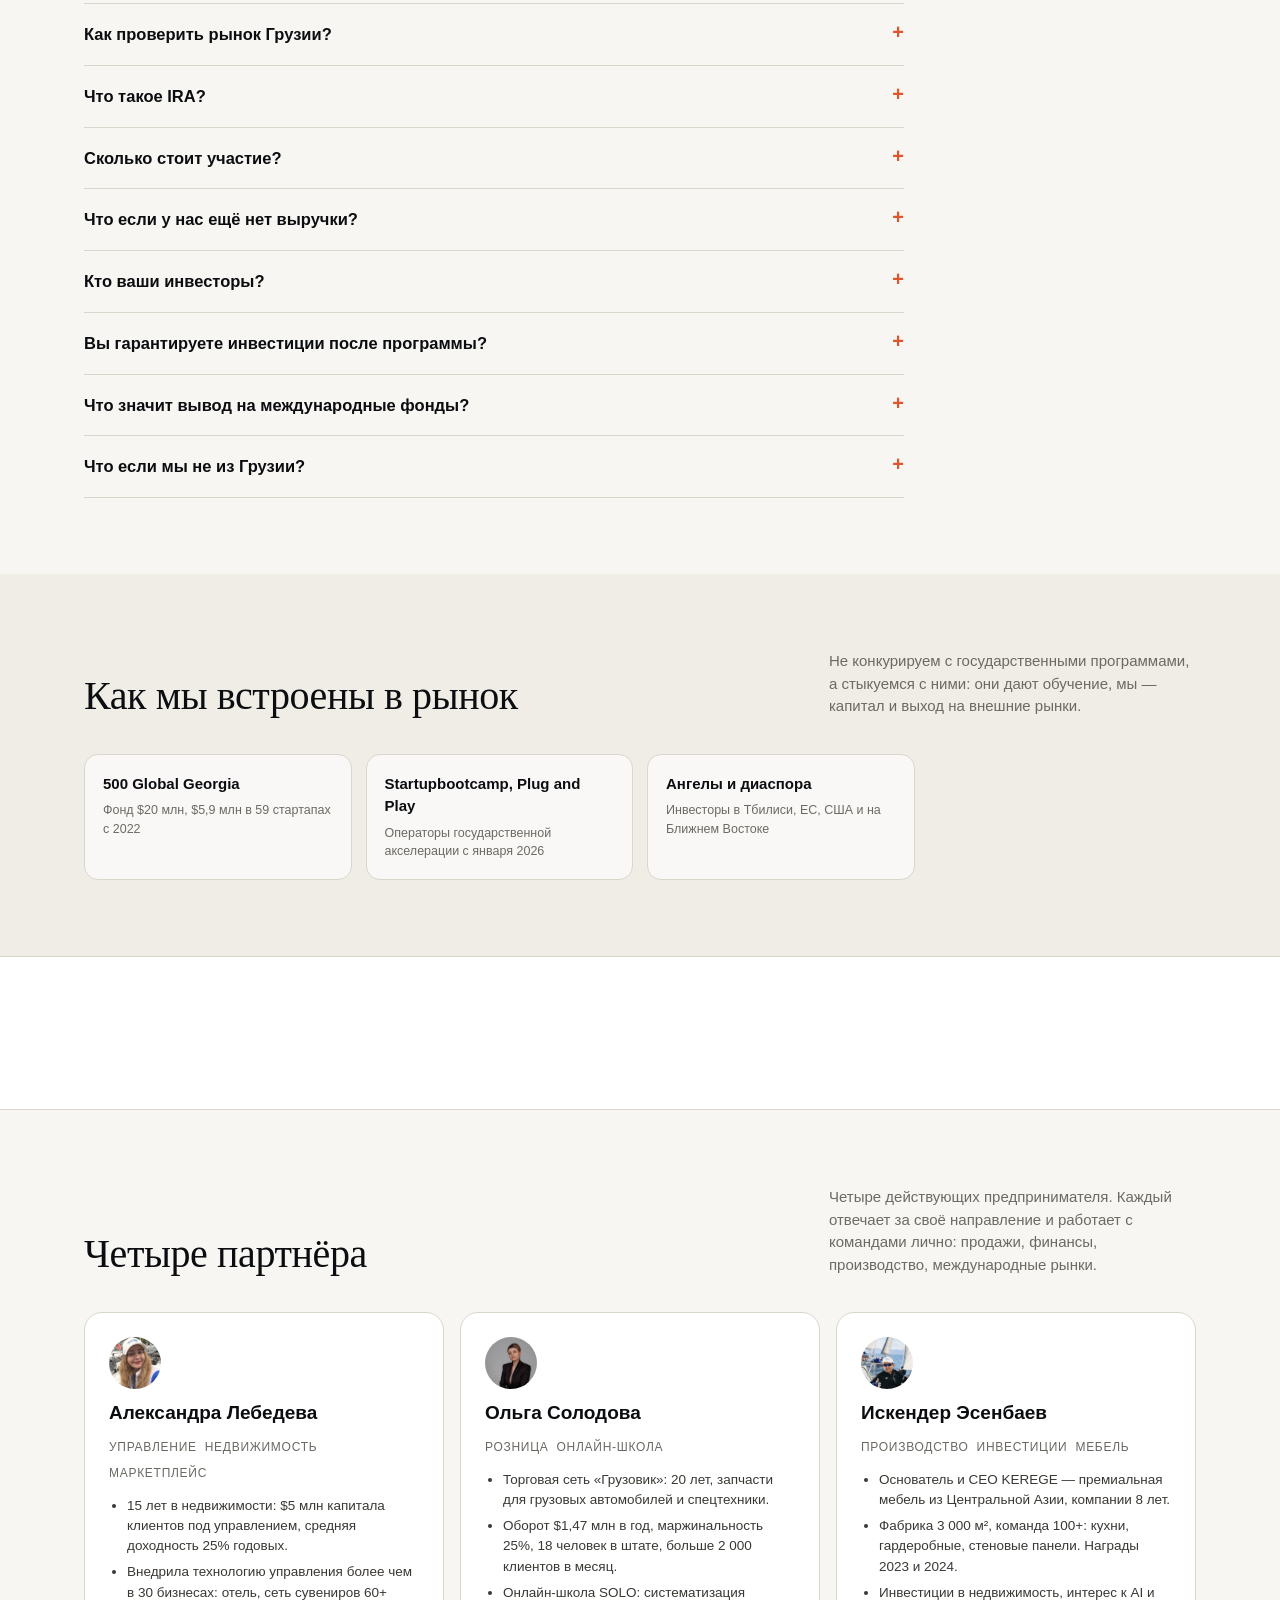
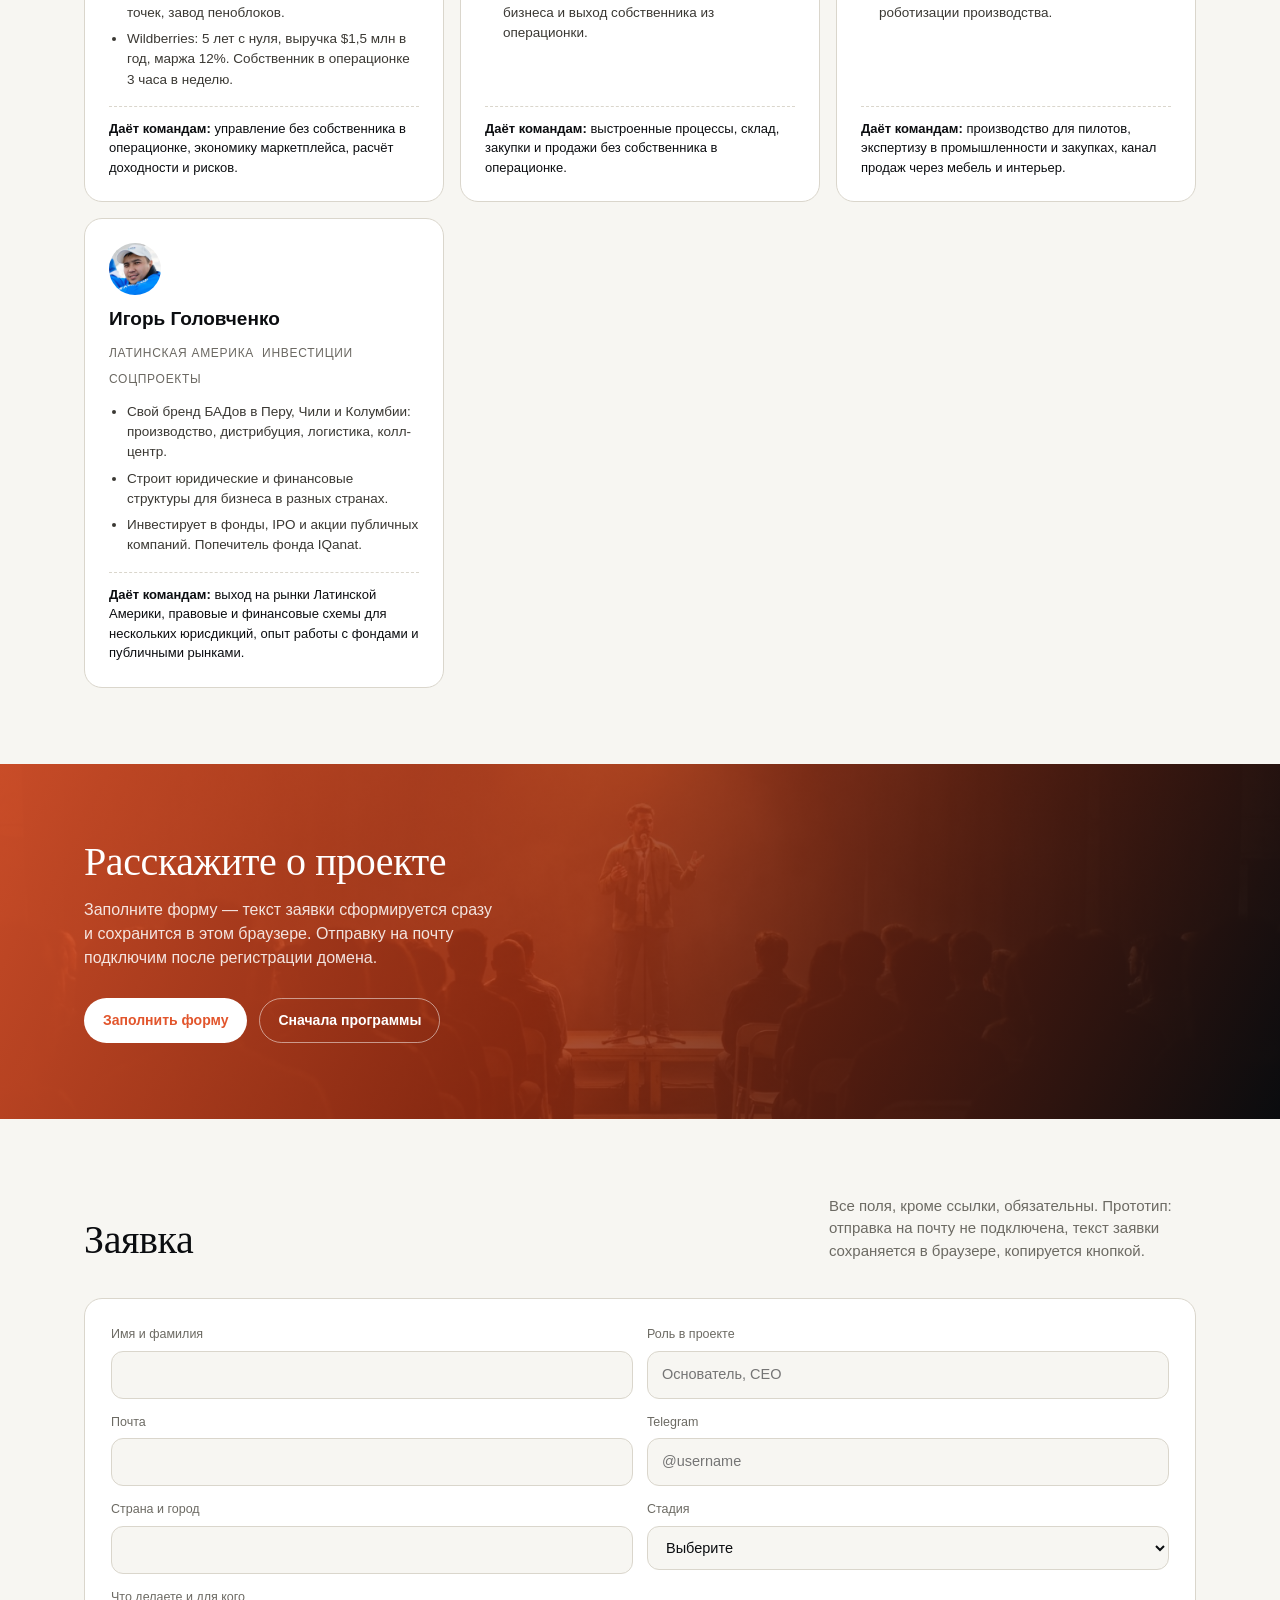
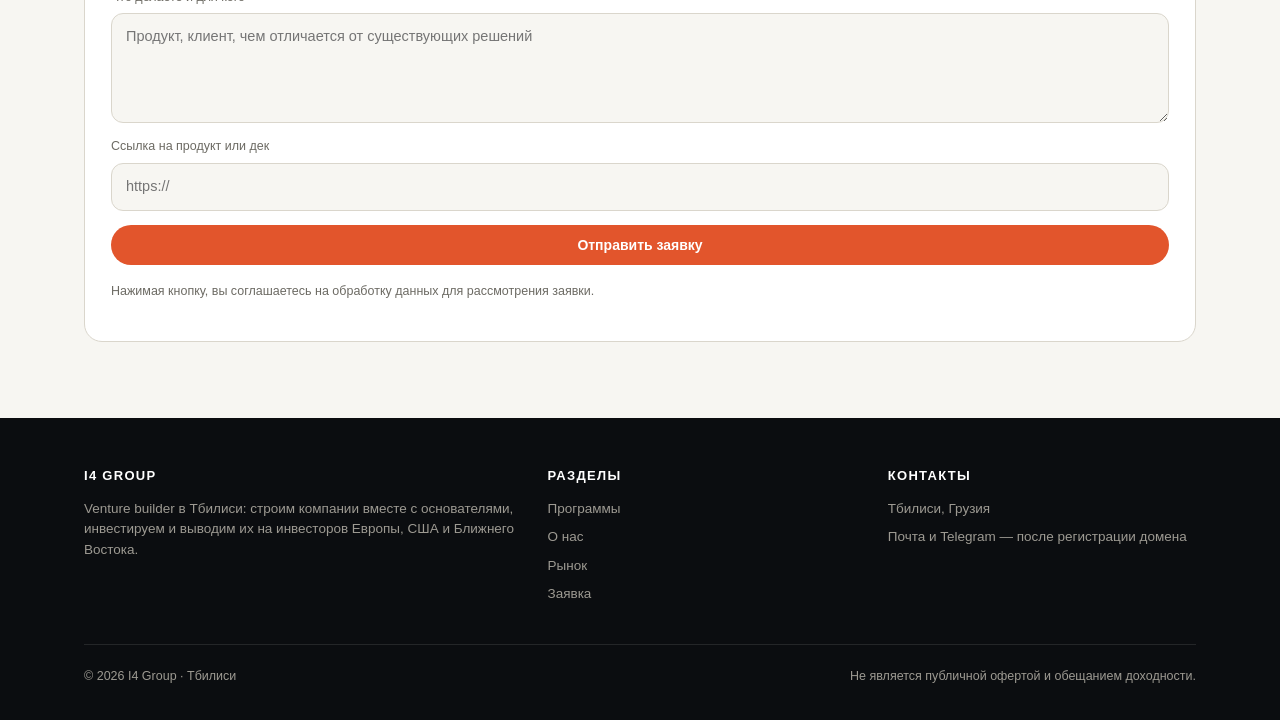
==== commit fd253cd2: "content: убрано упоминание Читы в карточке Ольги (RU/EN/KA), переключатель языков виден на мобиле, ф" ====
--- a/index.html
+++ b/index.html
@@ -27,13 +27,13 @@
       <a href="cases.html">Рынок</a>
       <a href="#founders">Основатели</a>
       <a href="#apply">Заявка</a>
-      <div class="lang" aria-label="Язык">
+      <a class="btn btn-accent" href="#form">Подать проект</a>
+    </nav>
+              <div class="lang" aria-label="Язык">
         <a class="on" href="index.html">RU</a>
         <a href="en/index.html">EN</a>
         <a href="ka/index.html">KA</a>
       </div>
-      <a class="btn btn-accent" href="#form">Подать проект</a>
-    </nav>
     <button class="menu-btn" id="menuBtn" aria-label="Меню">☰</button>
   </div>
 </header>
@@ -294,7 +294,7 @@
         <h3>Ольга Солодова</h3>
         <div class="meta"><span>розница</span><span>онлайн-школа</span></div>
         <ul>
-          <li>Торговая сеть «Грузовик»: 20 лет, запчасти для грузовых автомобилей и спецтехники, Чита.</li>
+          <li>Торговая сеть «Грузовик»: 20 лет, запчасти для грузовых автомобилей и спецтехники.</li>
           <li>Оборот $1,47 млн в год, маржинальность 25%, 18 человек в штате, больше 2 000 клиентов в месяц.</li>
           <li>Онлайн-школа SOLO: систематизация бизнеса и выход собственника из операционки.</li>
         </ul>
--- a/assets/style.css
+++ b/assets/style.css
@@ -271,4 +271,10 @@
 .lang a{color:#8f8c84;text-decoration:none;padding:2px 0;border-bottom:1px solid transparent}
 .lang a:hover{color:#fff}
 .lang a.on{color:#fff;font-weight:700;border-bottom-color:var(--accent)}
-@media(max-width:760px){.lang{order:3}}
+@media(max-width:760px){.lang{margin-left:auto;margin-right:14px;gap:12px;font-size:12px}}
+
+/* 320px: поля формы и длинные слова не расширяют страницу */
+.form{min-width:0}
+.field{min-width:0}
+.field input,.field select,.field textarea{width:100%;min-width:0;max-width:100%}
+h1,h1 .hl,p,li,td,th{overflow-wrap:break-word}
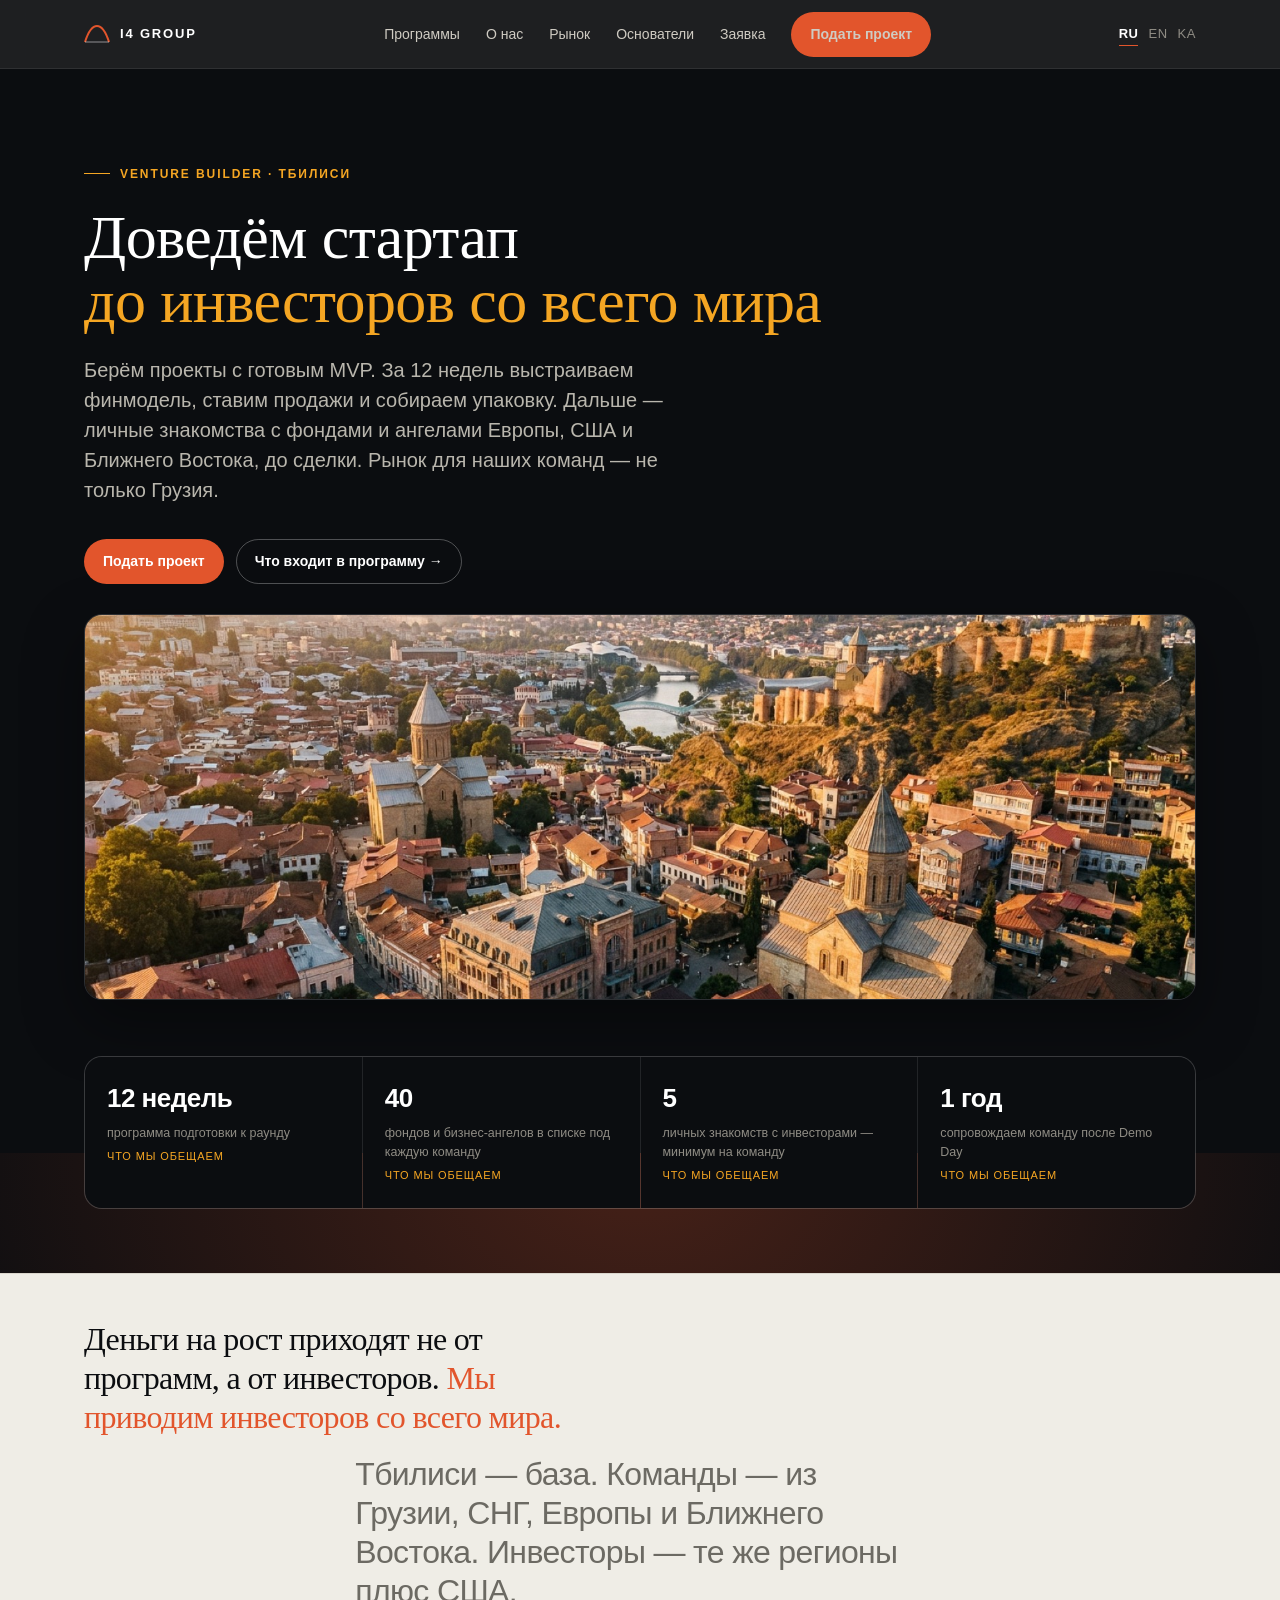
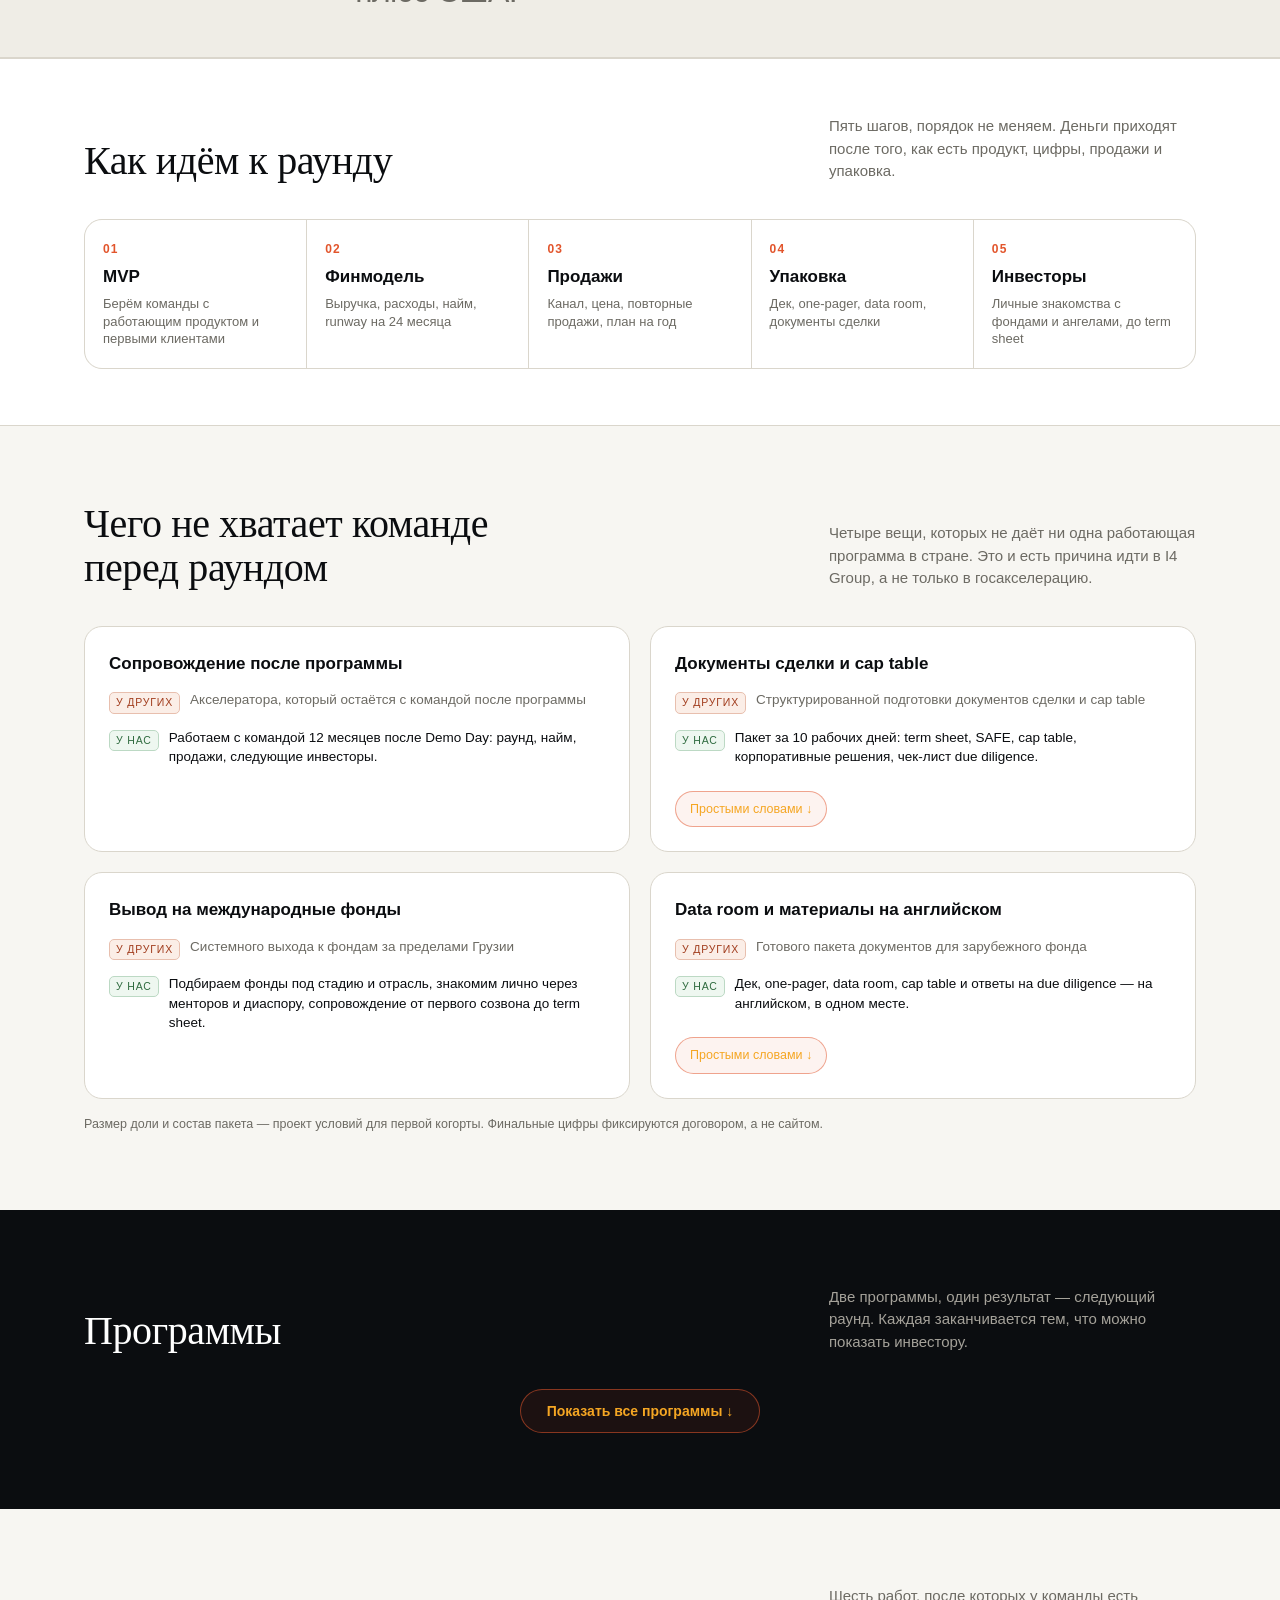
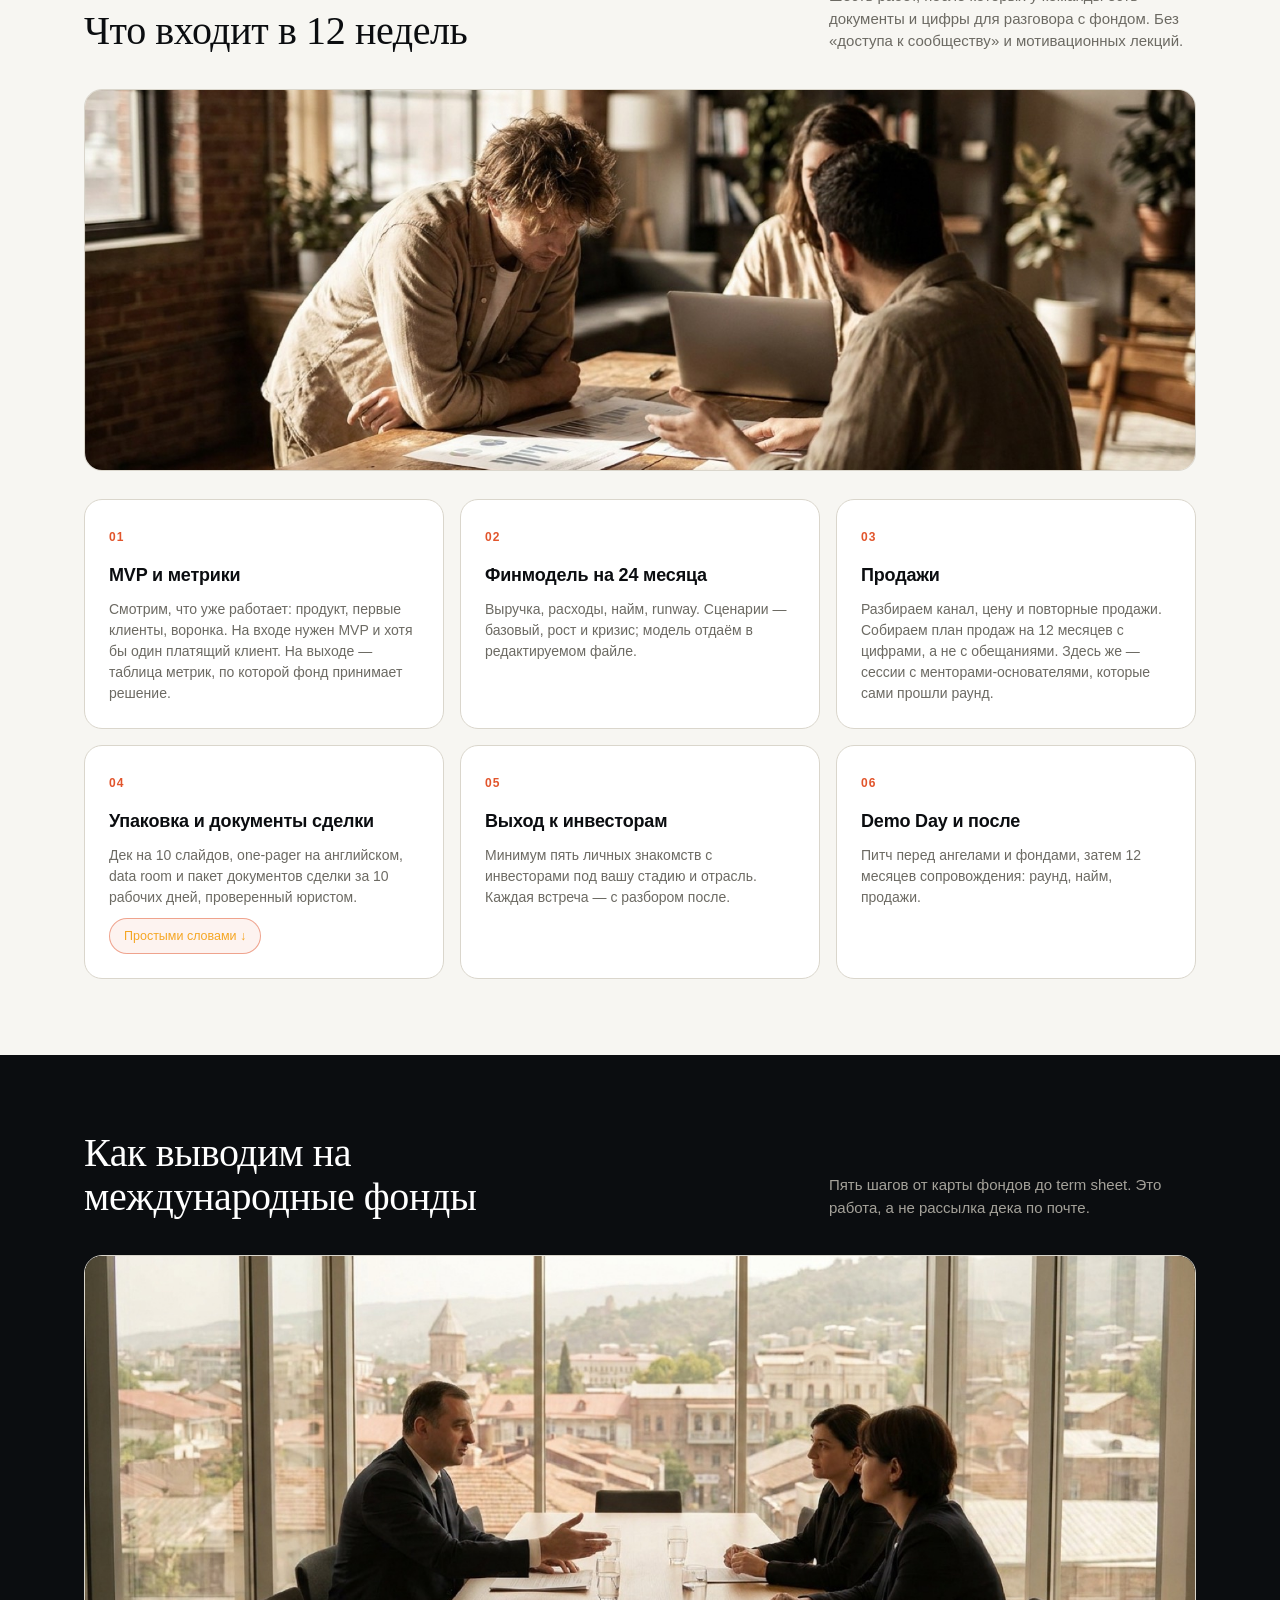
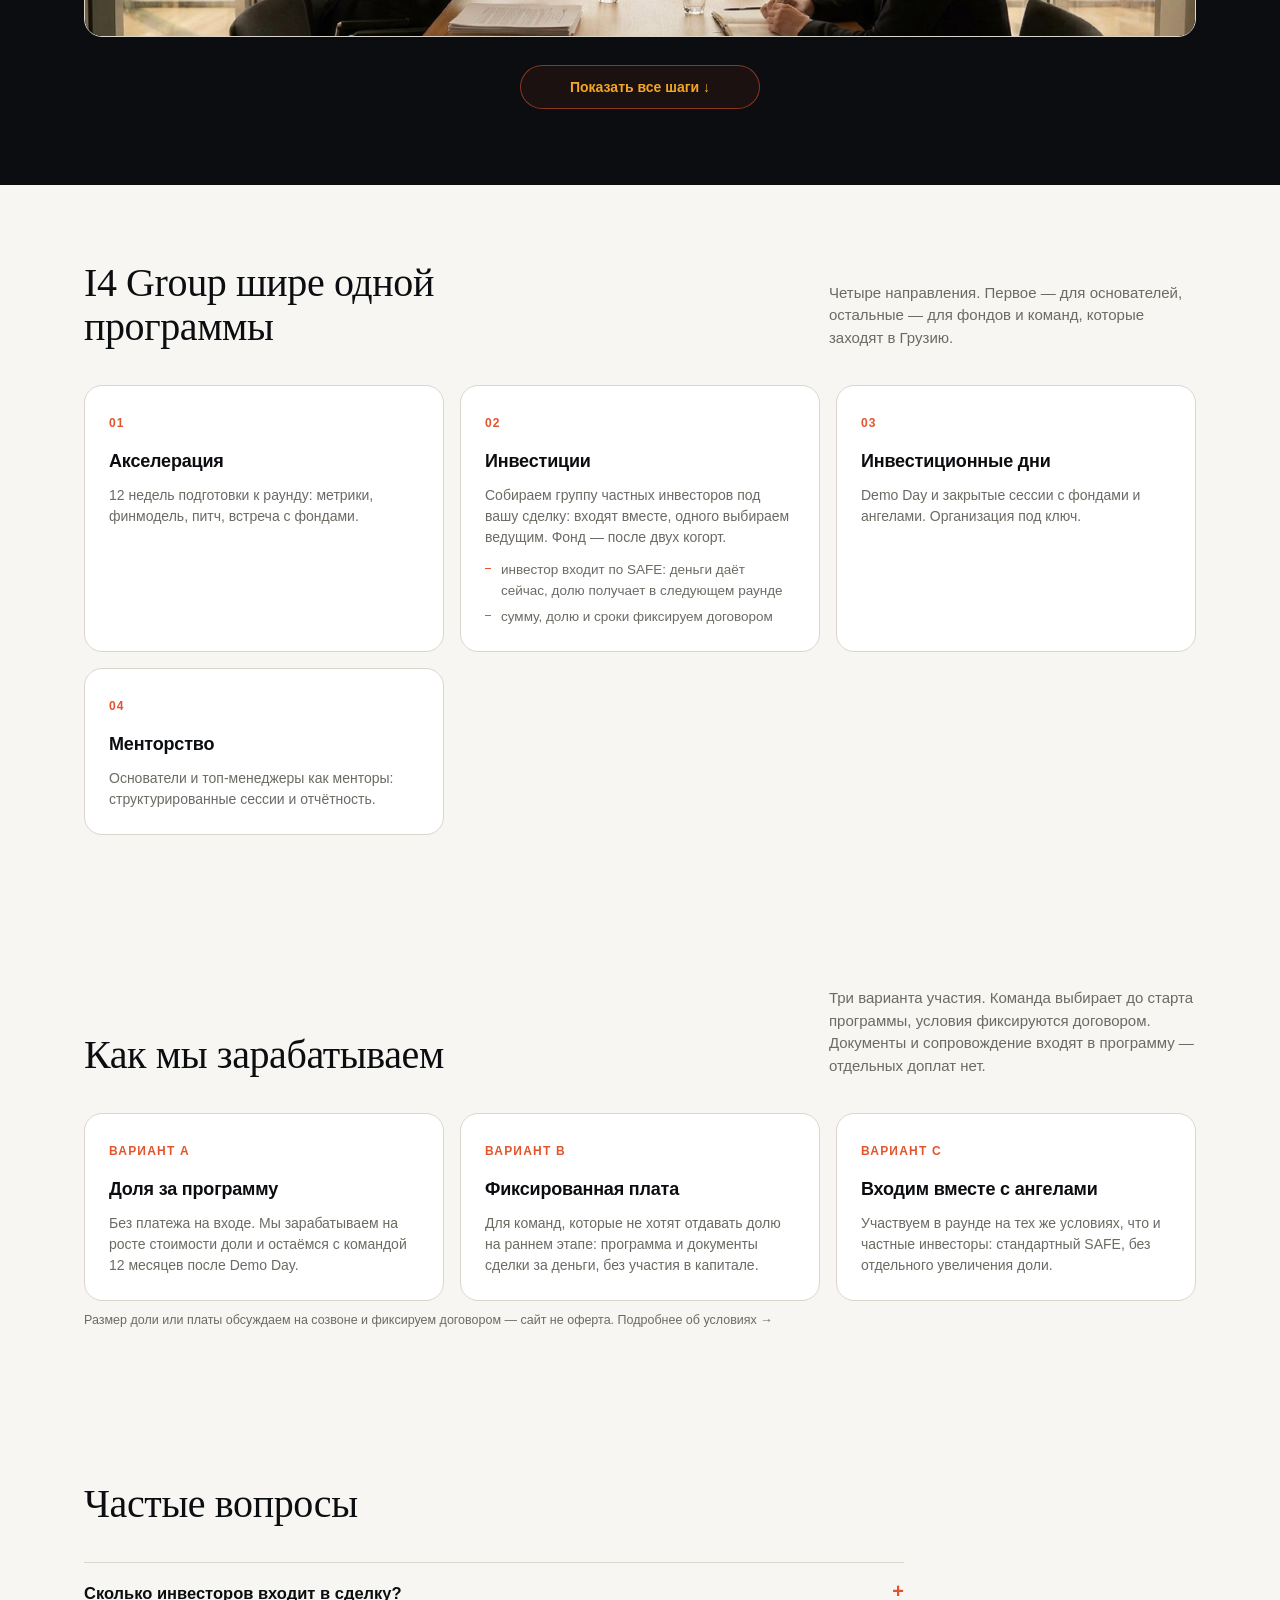
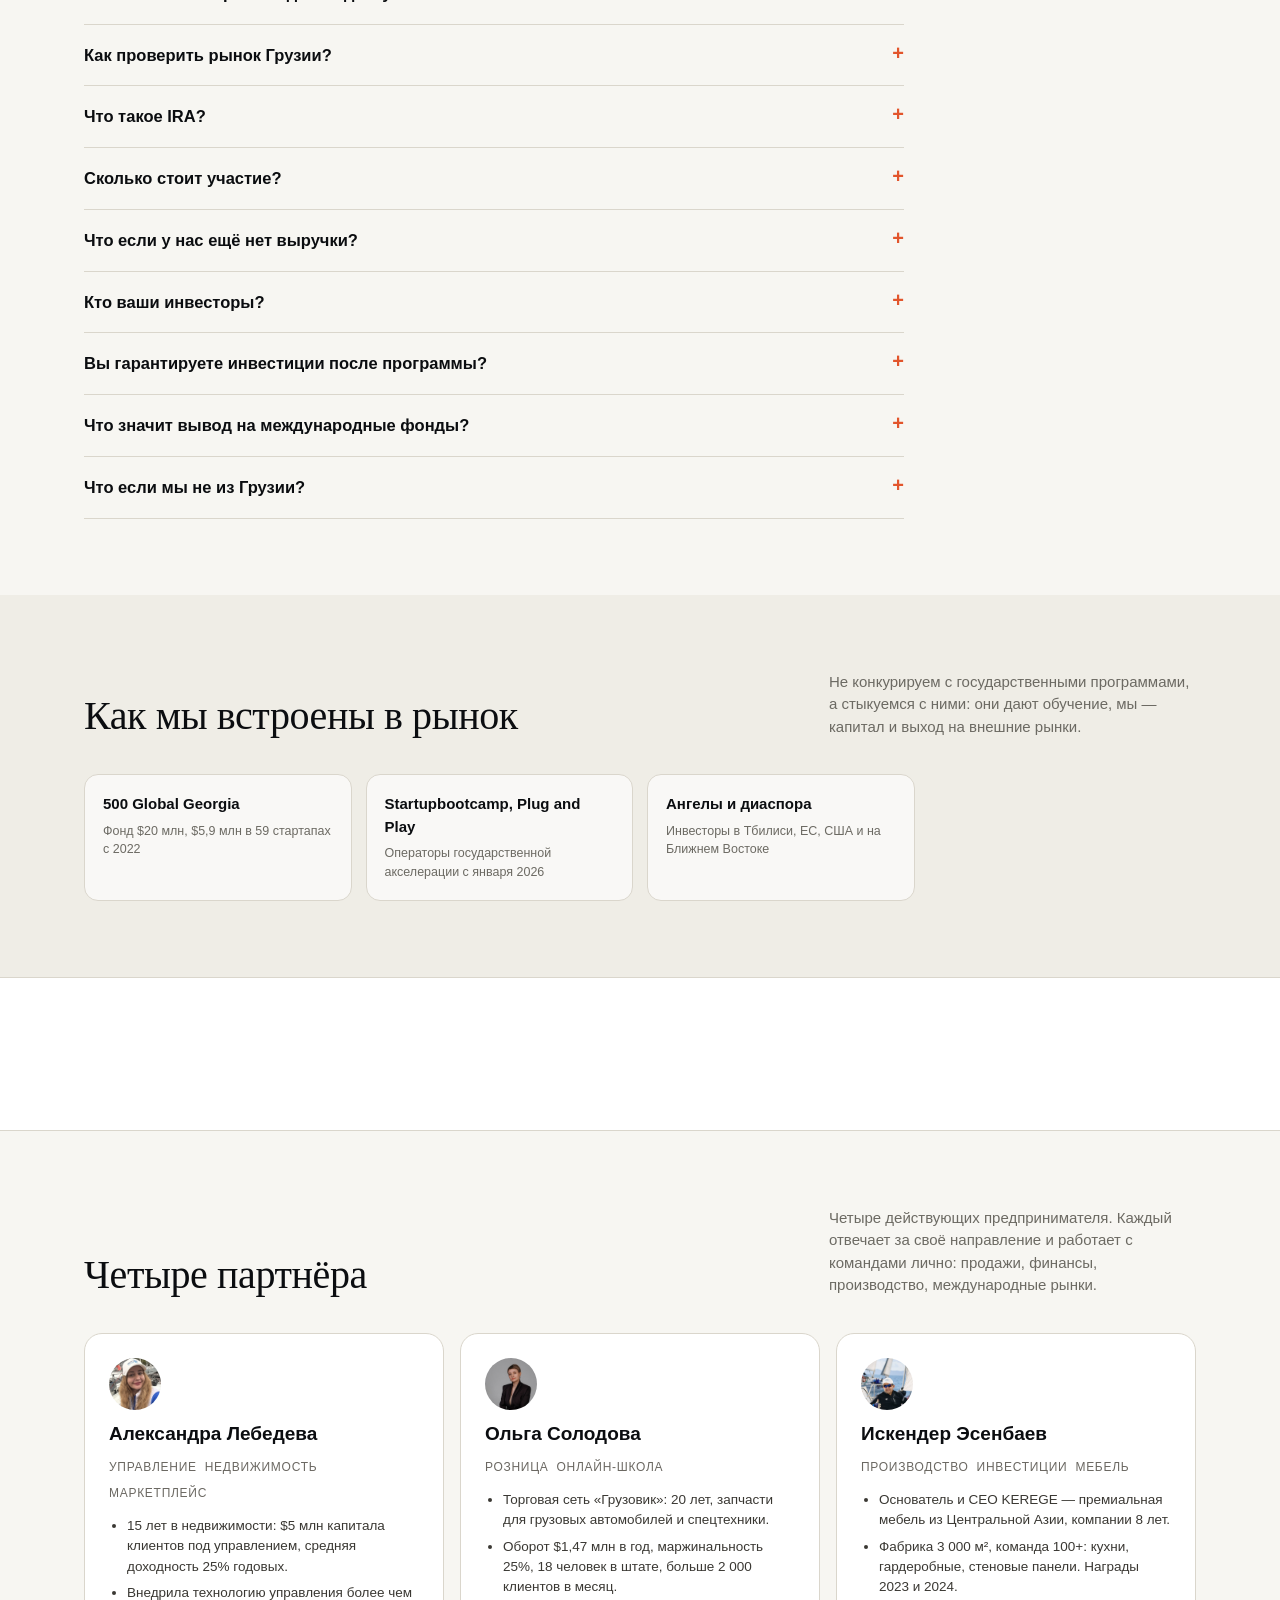
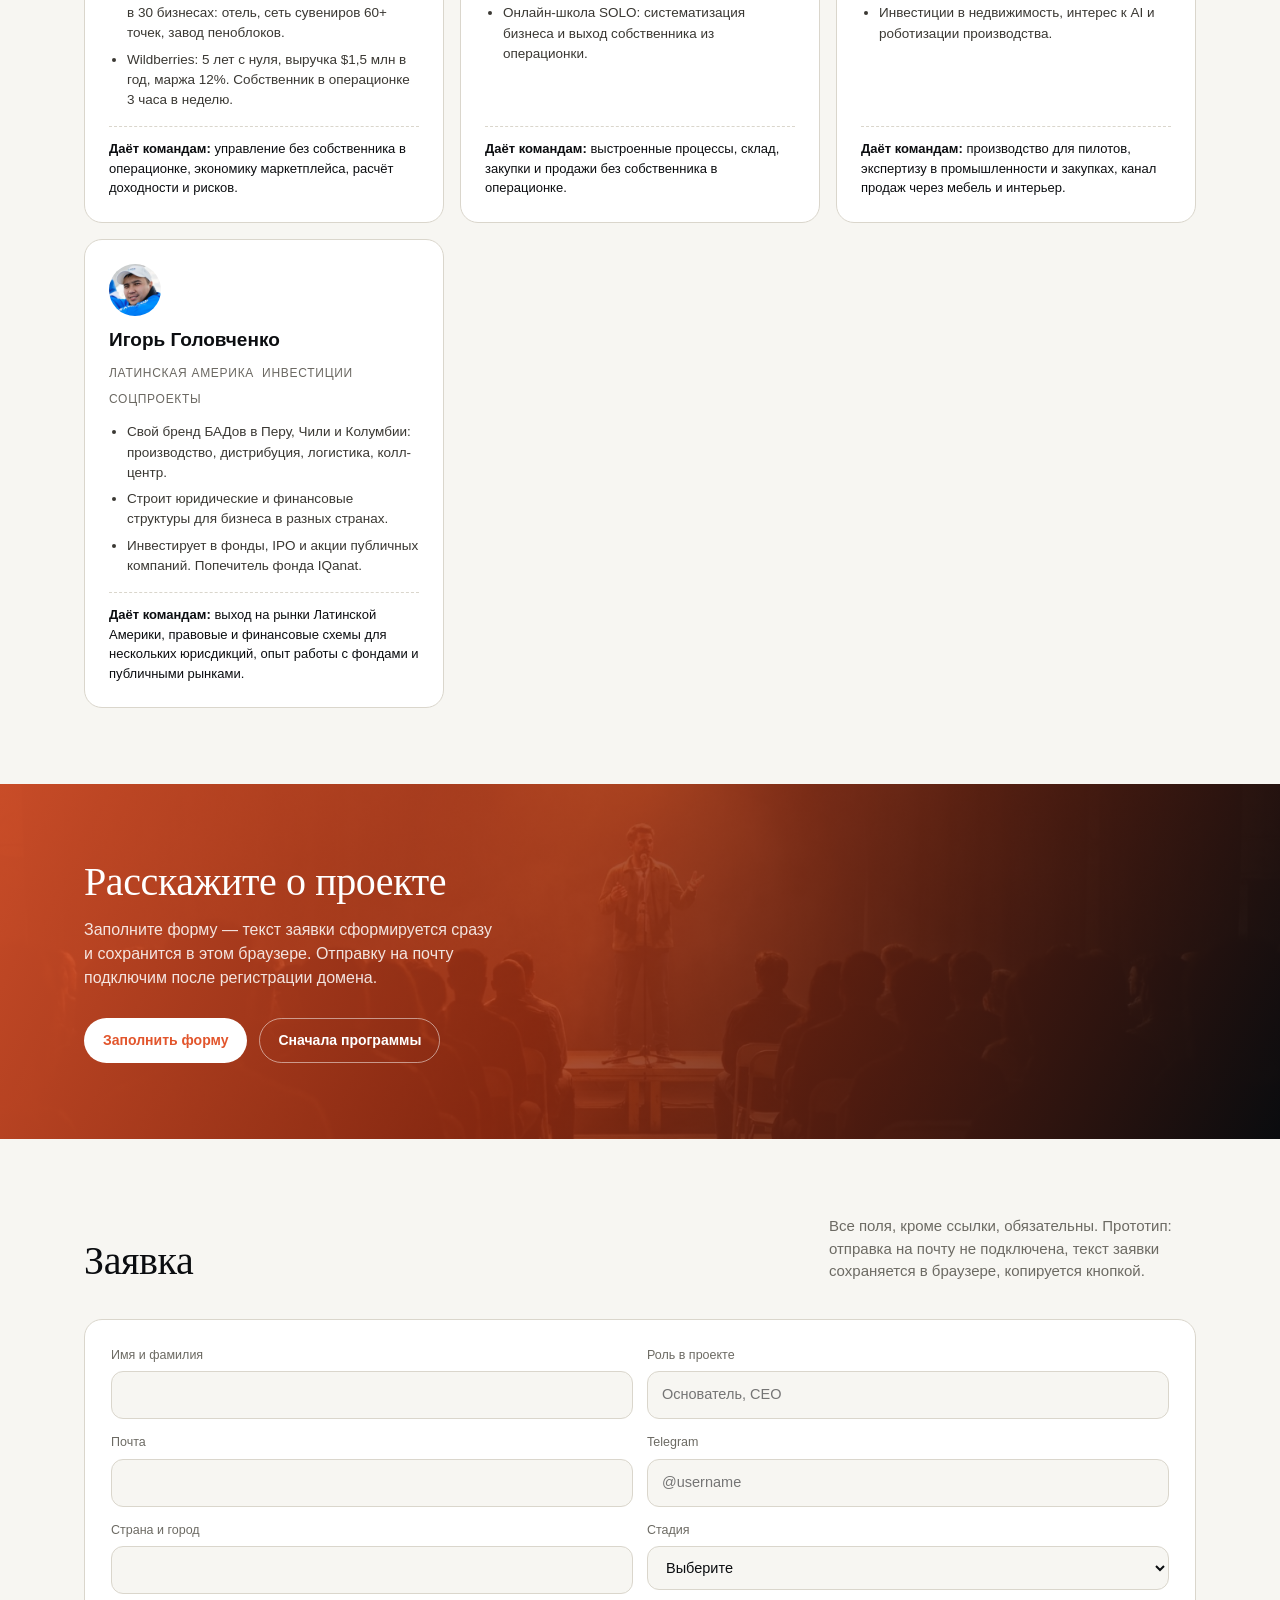
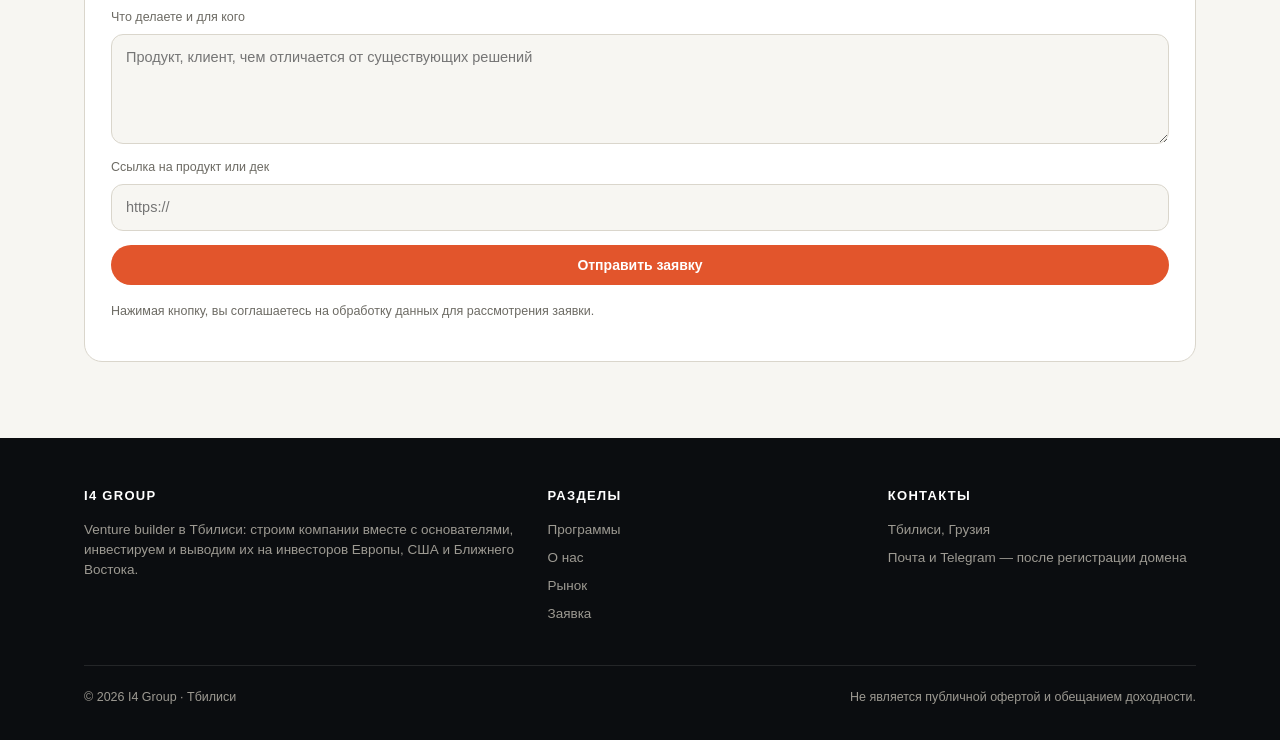
==== commit 1c0abd47: "content: заголовок «I4 Group шире одной программы» в трёх языках" ====
--- a/index.html
+++ b/index.html
@@ -205,7 +205,7 @@
 <section id="what">
   <div class="wrap">
     <div class="sec-head">
-      <h2 class="serif">I4 шире одной программы</h2>
+      <h2 class="serif">I4 Group шире одной программы</h2>
       <p>Четыре направления. Первое — для основателей, остальные — для фондов и команд, которые заходят в Грузию.</p>
     </div>
     <div class="grid-3">
